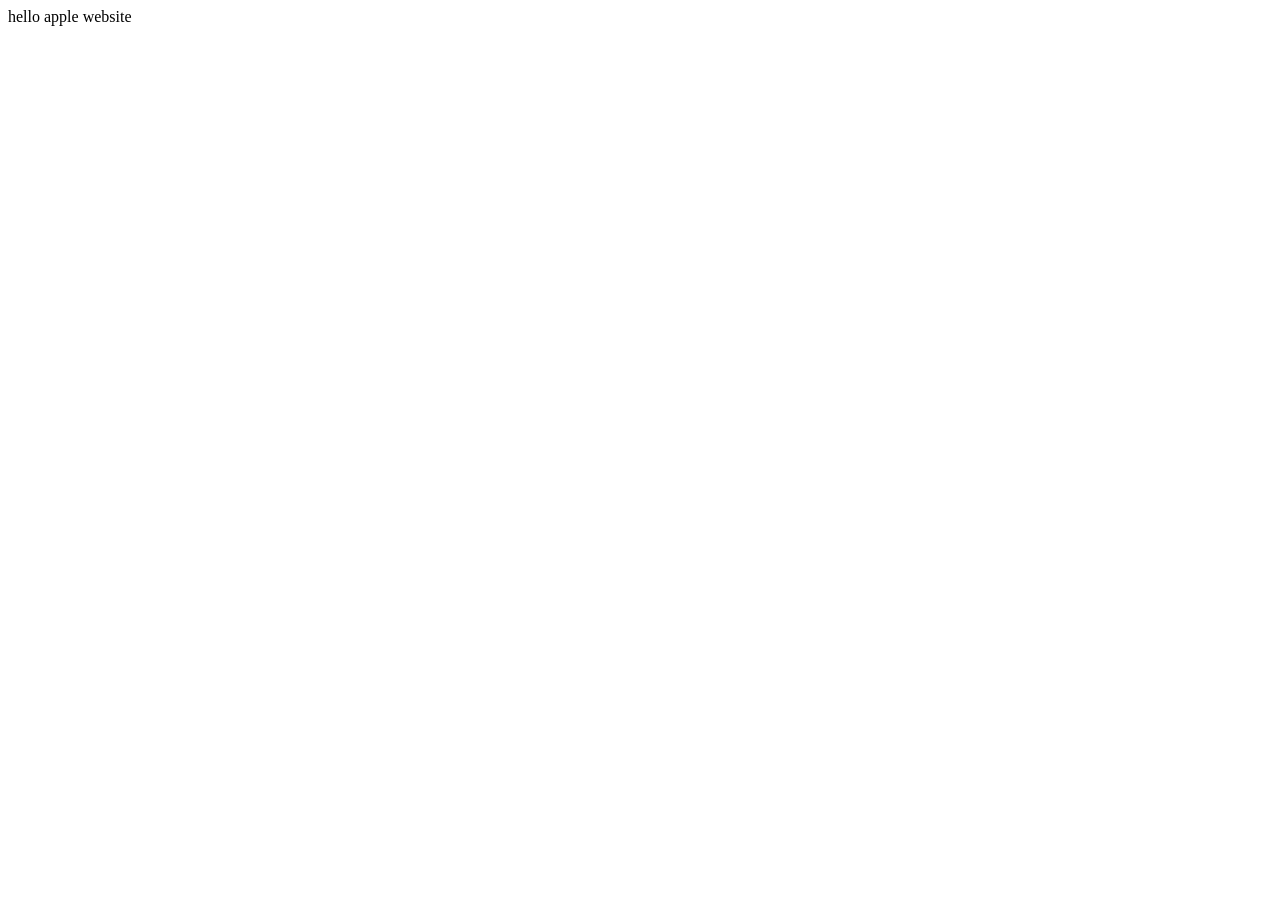
==== index.html @ 3c44d388 "message" ====
<!DOCTYPE html>
<html lang="en">
<head>
    <meta charset="UTF-8">
    <meta name="viewport" content="width=device-width, initial-scale=1.0">
    <title>Document</title>
</head>
<body>
    <div>hello apple website</div>
</body>
</html>
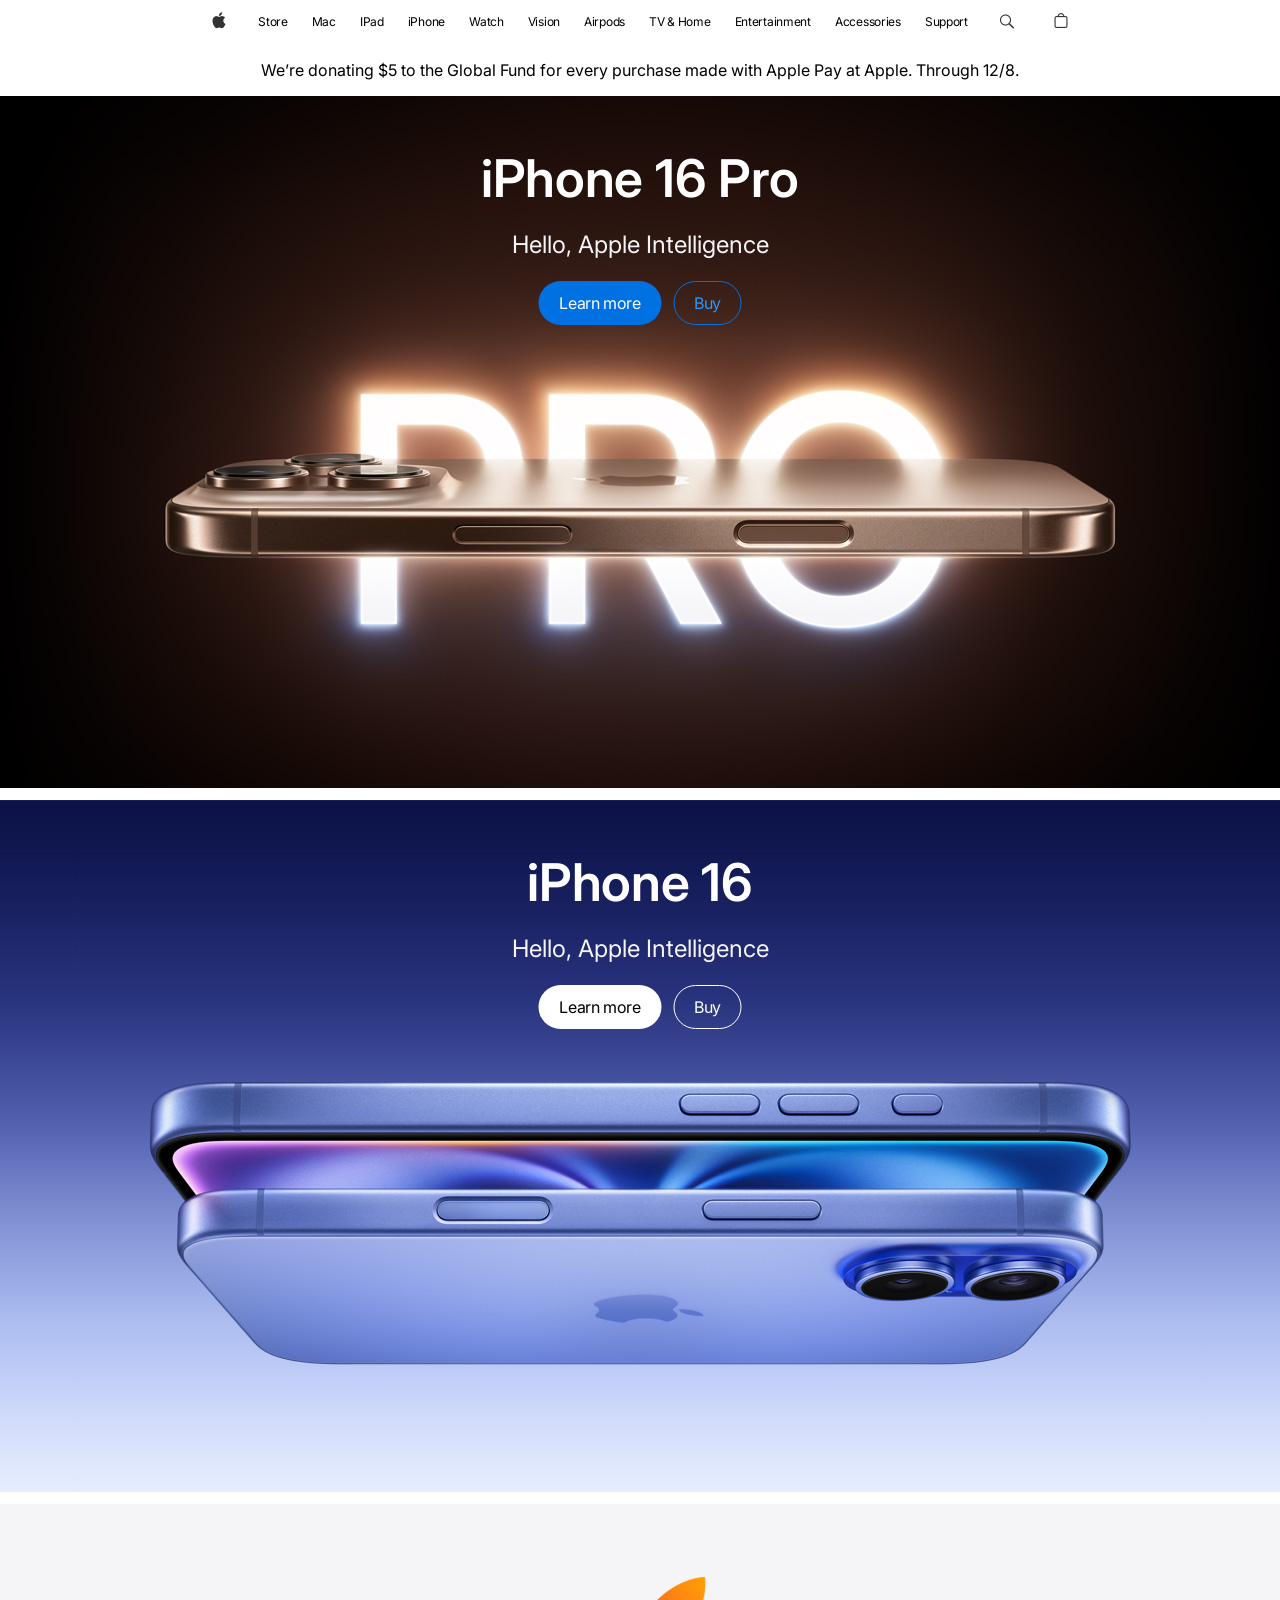
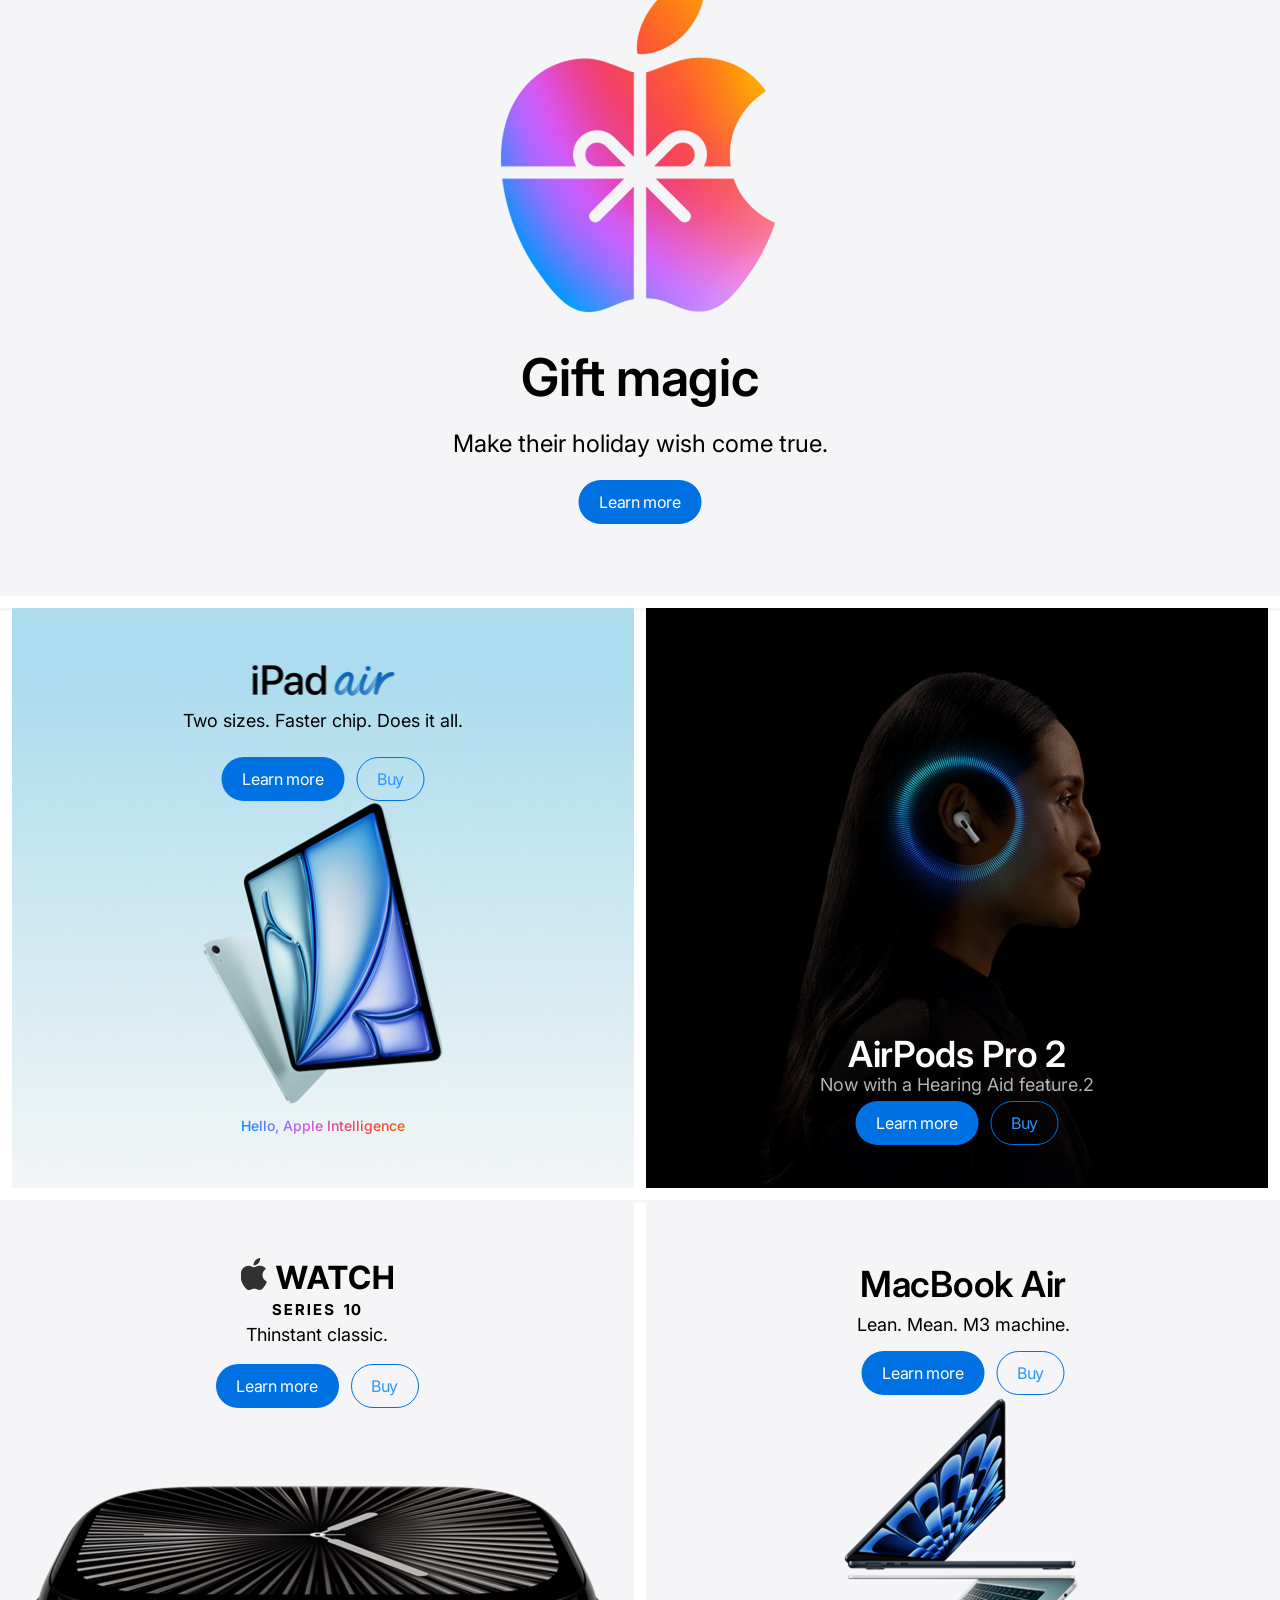
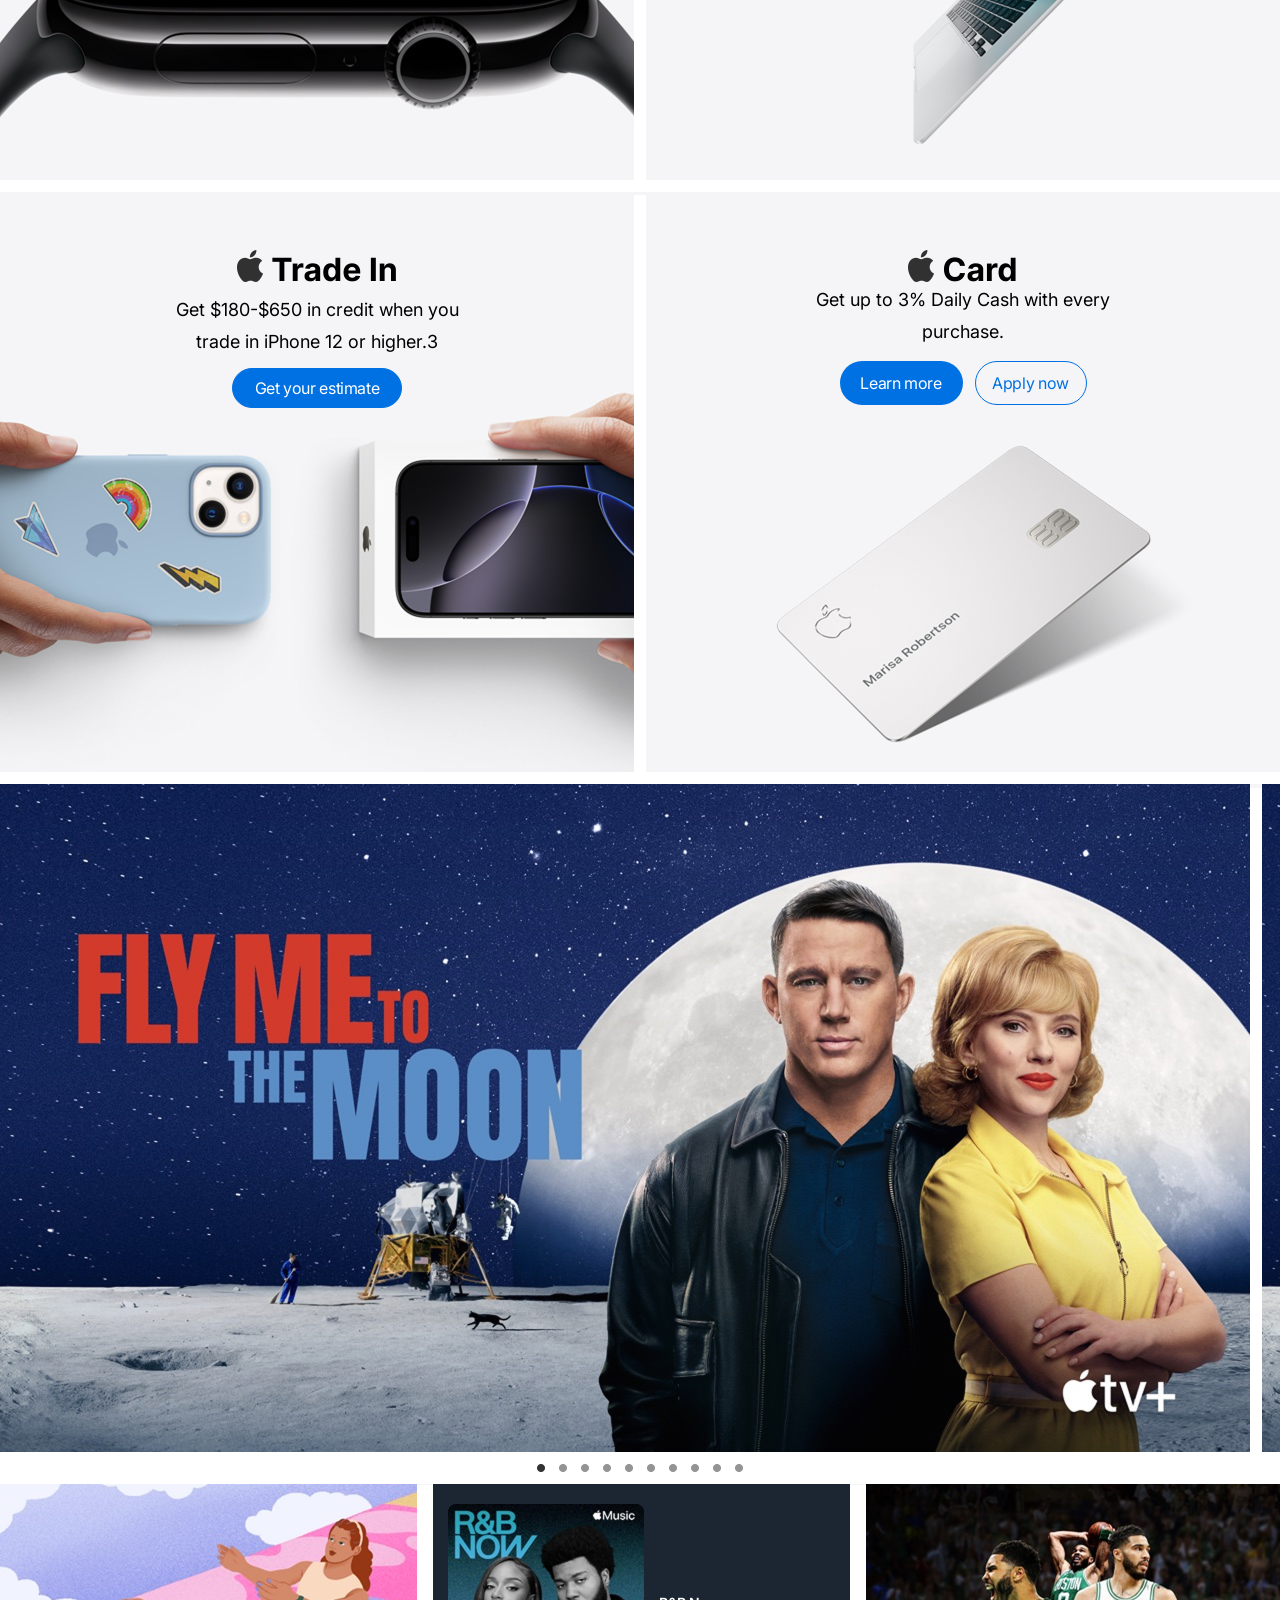
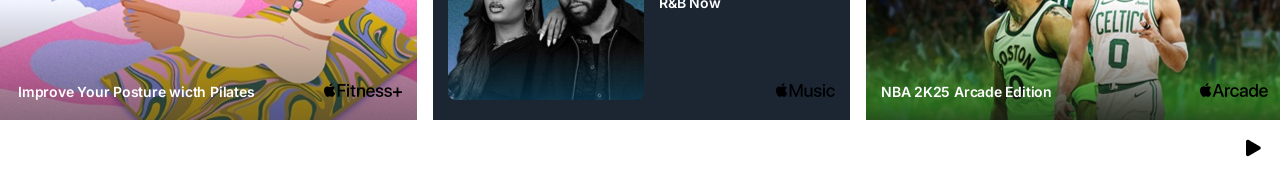
==== commit 2eb13981: "Шинэ зурагнууд болон дизайны өөрчлөлтүүд нэмэв" ====
--- a/index.html
+++ b/index.html
@@ -1,11 +1,268 @@
-<!DOCTYPE html>
+<!doctype html>
 <html lang="en">
-<head>
-    <meta charset="UTF-8">
-    <meta name="viewport" content="width=device-width, initial-scale=1.0">
+  <head>
+    <meta charset="UTF-8" />
+    <meta name="viewport" content="width=device-width, initial-scale=1.0" />
     <title>Document</title>
-</head>
-<body>
-    <div>hello apple website</div>
-</body>
-</html>+    <link rel="preconnect" href="https://fonts.googleapis.com" />
+    <link rel="stylesheet" href="index.css" />
+    <link rel="preconnect" href="https://fonts.gstatic.com" crossorigin />
+    <link
+      href="https://fonts.googleapis.com/css2?family=Inter:wght@400&display=swap"
+      rel="stylesheet"
+    />
+  </head>
+  <body>
+    <div>
+      <div id="Headermenuback">
+        <div id="applelogo"></div>
+        <span class="headermenuitems">Store</span>
+        <span class="headermenuitems">Mac</span>
+        <span class="headermenuitems">IPad</span>
+        <span class="headermenuitems">iPhone</span>
+        <span class="headermenuitems">Watch</span>
+        <span class="headermenuitems">Vision</span>
+        <span class="headermenuitems">Airpods</span>
+        <span class="headermenuitems">TV & Home</span>
+        <span class="headermenuitems">Entertainment</span>
+        <span class="headermenuitems">Accessories</span>
+        <span class="headermenuitems">Support</span>
+        <div id="Searchicon"></div>
+        <div id="Bagicon"></div>
+      </div>
+
+      <div id="Body-Paints">
+        <div id="Sectiontext-container">
+          <span id="Sectiontext"
+            >We’re donating $5 to the Global Fund for every purchase made with
+            Apple Pay at Apple. Through 12/8.</span
+          >
+        </div>
+        <div id="Frame1">
+          <div class="Frame1-1">
+            <span class="Iphone16">iPhone 16 Pro</span>
+            <span class="Helloapple">Hello, Apple Intelligence</span>
+            <div class="Frame1-2">
+              <div class="Learn-container">
+                <span class="Learn">Learn more</span>
+              </div>
+              <div class="Buy-container">
+                <span class="Buy">Buy</span>
+              </div>
+            </div>
+          </div>
+        </div>
+      </div>
+
+      <div id="Body-Paints1">
+        <div id="Frame2">
+          <div class="Frame1-1">
+            <span class="Iphone16">iPhone 16</span>
+            <span class="Helloapple">Hello, Apple Intelligence</span>
+            <div class="Frame1-2">
+              <div class="Learn-container" style="background-color: white">
+                <span class="Learn" style="color: black">Learn more</span>
+              </div>
+              <div class="Buy-container" style="border-color: white">
+                <span class="Buy" style="color: white">Buy</span>
+              </div>
+            </div>
+          </div>
+        </div>
+      </div>
+
+      <div id="Body-Paints2">
+        <div id="Frame3">
+          <div id="Frame3-1">
+            <span class="Iphone16" style="color: black">Gift magic</span>
+            <span class="Helloapple" style="color: black"
+              >Make their holiday wish come true.</span
+            >
+            <div class="Frame1-2">
+              <div class="Learn-container">
+                <span class="Learn">Learn more</span>
+              </div>
+            </div>
+          </div>
+        </div>
+      </div>
+
+      <div id="Body-Paints3">
+        <div id="ipadair">
+          <div id="Frameair">
+            <div id="ipadairlogo"></div>
+            <span
+              class="Helloapple"
+              style="font-size: 18px; color: black; margin-bottom: 20px"
+              >Two sizes. Faster chip. Does it all.</span
+            >
+            <div class="Frame1-2">
+              <div class="Learn-container">
+                <span class="Learn">Learn more</span>
+              </div>
+              <div class="Buy-container">
+                <span class="Buy">Buy</span>
+              </div>
+            </div>
+          </div>
+          <span id="Appleintel">Hello, Apple Intelligence</span>
+        </div>
+        <div id="airpods">
+          <div id="Frameairpods">
+            <span class="Iphone16" style="font-size: 36px">AirPods Pro 2</span>
+            <span
+              class="Helloapple"
+              style="
+                font-size: 18px;
+                margin-top: -15px;
+                color: rgba(255, 255, 255, 0.7);
+              "
+              >Now with a Hearing Aid feature.2</span
+            >
+            <div class="Frame1-2">
+              <div class="Learn-container">
+                <span class="Learn">Learn more</span>
+              </div>
+              <div class="Buy-container">
+                <span class="Buy">Buy</span>
+              </div>
+            </div>
+          </div>
+        </div>
+      </div>
+
+      <div id="Body-Paints4">
+        <div id="applewatch">
+          <div id="applewatchcontainer">
+            <div id="watchlogo"></div>
+            <span
+              class="Helloapple"
+              style="font-size: 18px; color: black; margin-bottom: 13px"
+              >Thinstant classic.</span
+            >
+            <div class="Frame1-2">
+              <div class="Learn-container">
+                <span class="Learn">Learn more</span>
+              </div>
+              <div class="Buy-container">
+                <span class="Buy">Buy</span>
+              </div>
+            </div>
+          </div>
+        </div>
+        <div id="macbookair">
+          <div id="Framemacbook">
+            <span class="Iphone16" style="font-size: 36px; color: black"
+              >MacBook Air</span
+            >
+            <span
+              class="Helloapple"
+              style="font-size: 18px; margin-top: -15px; color: black"
+              >Lean. Mean. M3 machine.</span
+            >
+            <div id="Framewatch1">
+              <div class="Learn-container">
+                <span class="Learn">Learn more</span>
+              </div>
+              <div class="Buy-container">
+                <span class="Buy">Buy</span>
+              </div>
+            </div>
+          </div>
+        </div>
+      </div>
+
+      <div id="Body-Paints5">
+        <div id="tradeinbackground">
+          <div id="tradeincontainer">
+            <div id="tradeinlogo"></div>
+            <span
+              class="Helloapple"
+              style="
+                font-size: 18px;
+                margin-top: -5px;
+                color: black;
+                text-align: center;
+              "
+              >Get $180-$650 in credit when you <br />
+              trade in iPhone 12 or higher.3</span
+            >
+            <div
+              class="Learn-container"
+              style="
+                width: 170px;
+                height: 40px;
+                background-color: #0071e3;
+                border: 1px solid #0071e3;
+              "
+            >
+              <span class="Learn" style="font-size: 16px; color: white"
+                >Get your estimate</span
+              >
+            </div>
+          </div>
+        </div>
+        <div id="Cardbackground">
+          <div id="cardcontainer">
+            <div id="Cardlogo"></div>
+            <span
+              class="Helloapple"
+              style="
+                font-size: 18px;
+                color: black;
+                margin-top: -5px;
+                margin-bottom: 13px;
+                text-align: center;
+              "
+              >Get up to 3% Daily Cash with every <br />
+              purchase.</span
+            >
+            <div class="Frame1-2">
+              <div class="Learn-container">
+                <span class="Learn">Learn more</span>
+              </div>
+              <div id="Apply-now" style="background-color: transparent">
+                <span class="Buy" style="color: #0071e3">Apply now</span>
+              </div>
+            </div>
+          </div>
+        </div>
+      </div>
+
+      <div id="Body-Paints6">
+        <div class="body-paints" id="Body-Paints6-1"></div>
+        <div class="body-paints" id="Body-Paints6-2">
+          <div id="BP6-container">
+            <span class="Learn" style="color: black">Stream now</span>
+          </div>
+          <span id="BP6span">Comedy · Will they make history…or fake it?</span>
+        </div>
+        <div class="body-paints" id="Body-Paints6-3"></div>
+      </div>
+
+      <div id="tablelist"></div>
+
+      <div id="Body-Paints7">
+        <div class="BD7Back" id="BD7back1">
+          <span class="BD7text" id="BD7text1"
+            >Improve Your Posture wicth Pilates</span
+          >
+        </div>
+        <div class="BD7Back" id="BD7back2">
+          <span class="BD7text" id="BD7text2">R&B Now</span>
+        </div>
+        <div class="BD7Back" id="BD7back3">
+          <span class="BD7text" id="BD7text3">NBA 2K25 Arcade Edition</span>
+        </div>
+        <div class="BD7Back" id="BD7back4">
+          <span class="BD7text" id="BD7text4">Strength with Kim</span>
+        </div>
+        <div class="BD7Back" id="BD7back5"></div>
+      </div>
+
+      <div id="Body-paints8">
+        <div id="smallplaybutton"></div>
+      </div>
+    </div>
+  </body>
+</html>
--- a/index.css
+++ b/index.css
@@ -0,0 +1,754 @@
+* {
+  margin: 0;
+  padding: 0;
+  box-sizing: border-box;
+}
+
+/* Headermenustart */
+
+#Headermenuback {
+  width: 100%;
+  height: 44px;
+  background-color: white;
+  display: flex;
+  justify-content: center;
+  align-items: center;
+  gap: 24px;
+}
+
+.headermenuitems {
+  font-family: "Inter", sans-serif;
+  font-weight: 400;
+  font-style: normal;
+  font-size: 12px;
+  line-height: 60px;
+  letter-spacing: -0.28px;
+  text-align: center;
+  display: flex;
+  align-items: center;
+  justify-content: center;
+  height: 60px;
+}
+
+#applelogo {
+  width: 30px;
+  height: 44px;
+  background-color: transparent;
+  background-image: url(./pictures/Item\ →\ Link\ -\ Apple.png);
+  background-position: center;
+  background-size: cover;
+}
+
+#Searchicon {
+  width: 30px;
+  height: 44px;
+  background-color: transparent;
+  background-image: url(./pictures/Item\ →\ Button\ -\ Search\ apple.com.png);
+  background-position: center;
+  background-size: cover;
+}
+
+#Bagicon {
+  width: 30px;
+  height: 44px;
+  background-color: transparent;
+  background-image: url(./pictures/Bag.png);
+  background-position: center;
+  background-size: cover;
+}
+/* Sectiontext start */
+
+#Body-Paints {
+  width: 100%;
+  opacity: 1;
+  background: linear-gradient(180deg, #f5f5f7 0.59%, #ffffff 0.59%);
+}
+
+#Sectiontext-container {
+  width: 100%;
+  height: 52px;
+  padding-top: 16px;
+  padding-bottom: 16px;
+  gap: 4px;
+  opacity: 1;
+  transform: rotate(0deg);
+  display: flex;
+  align-items: center;
+  box-sizing: border-box;
+  background-color: white;
+}
+
+#Sectiontext {
+  width: 100%;
+  height: 52px;
+  font-family: "Inter", sans-serif;
+  font-weight: 400;
+  font-style: normal;
+  line-height: 20px;
+  letter-spacing: 0px;
+  text-align: center;
+  display: flex;
+  align-items: center;
+  justify-content: center;
+  height: 20px;
+  background-color: white;
+}
+
+#Frame1 {
+  display: flex;
+  flex-direction: column;
+  width: 100%;
+  height: 692px;
+  gap: 12px;
+  opacity: 1;
+  background-image: url(./pictures/Background.png);
+  background-position: center;
+  background-size: cover;
+  position: relative;
+}
+
+.Frame1-1 {
+  position: absolute;
+  margin-top: 55px;
+  left: 757px;
+  width: 405px;
+  height: 172px;
+  display: flex;
+  gap: 20px;
+  background-color: transparent;
+  flex-direction: column;
+  justify-content: center;
+  align-items: center;
+  transform: translateX(-50%);
+  left: 50%;
+}
+
+.Frame1-2 {
+  display: flex;
+  flex: row;
+  gap: 12px;
+}
+
+.Iphone16 {
+  font-family: "Inter", sans-serif;
+  font-weight: 600;
+  font-style: normal;
+  font-size: 52px;
+  line-height: 60px;
+  letter-spacing: -0.28px;
+  text-align: center;
+  color: white;
+}
+
+.Helloapple {
+  font-family: "Inter", sans-serif;
+  font-weight: 400;
+  font-style: normal;
+  font-size: 24px;
+  line-height: 32px;
+  letter-spacing: 0;
+  text-align: center;
+  color: #f5f5f7;
+}
+
+.Learn {
+  font-family: "Inter", sans-serif;
+  font-weight: 400;
+  font-style: normal;
+  font-size: 16px;
+  line-height: 20px;
+  letter-spacing: -0.37px;
+  text-align: center;
+  color: white;
+}
+
+.Buy {
+  font-family: "Inter", sans-serif;
+  font-weight: 400;
+  font-style: normal;
+  font-size: 16px;
+  line-height: 20px;
+  letter-spacing: -0.37px;
+  text-align: center;
+  color: #2997ff;
+}
+
+.Learn-container {
+  width: 123px;
+  height: 44px;
+  padding: 12px 20px;
+  border-radius: 999px;
+  box-sizing: border-box;
+  display: flex;
+  align-items: center;
+  justify-content: center;
+  gap: 10px;
+  font-family: "Inter", sans-serif;
+  font-size: 16px;
+  color: white;
+  background-color: #0071e3;
+  cursor: pointer;
+  border: none;
+}
+
+.Buy-container {
+  width: 68px;
+  height: 44px;
+  padding: 12px 20px;
+  border-radius: 999px;
+  box-sizing: border-box;
+  border-color: #0071e3;
+  display: flex;
+  align-items: center;
+  justify-content: center;
+  gap: 10px;
+  font-family: "Inter", sans-serif;
+  font-size: 16px;
+  color: white;
+  cursor: pointer;
+  border: 1px solid #0071e3;
+}
+
+/* Body paints1 starts */
+
+#Body-Paints1 {
+  width: 100%;
+  opacity: 1;
+  background: linear-gradient(180deg, #f5f5f7 0.59%, #ffffff 0.59%);
+  margin-top: 12px;
+}
+
+#Frame2 {
+  display: flex;
+  flex-direction: column;
+  width: 100%;
+  height: 692px;
+  gap: 12px;
+  opacity: 1;
+  background-image: url(./pictures/Background2.png);
+  background-position: center;
+  background-size: cover;
+  position: relative;
+}
+
+/* Body paints2 starts */
+
+#Body-Paints2 {
+  width: 100%;
+  opacity: 1;
+  background: linear-gradient(180deg, #f5f5f7 0.59%, #ffffff 0.59%);
+  margin-top: 12px;
+}
+
+#Frame3 {
+  display: flex;
+  flex-direction: column;
+  width: 100%;
+  height: 692px;
+  gap: 12px;
+  opacity: 1;
+  background-image: url(./pictures/Figure.png);
+  background-position: center;
+  background-size: cover;
+  position: relative;
+}
+
+#Frame3-1 {
+  position: absolute;
+  margin-top: 446px;
+  left: 757px;
+  width: 405px;
+  height: 172px;
+  display: flex;
+  gap: 20px;
+  background-color: transparent;
+  flex-direction: column;
+  justify-content: center;
+  transform: translateX(-50%);
+  left: 50%;
+  align-items: center;
+}
+
+/* Body-Paints3 starts */
+
+#Body-Paints3 {
+  width: 100%;
+  opacity: 1;
+  height: 592px;
+  background: linear-gradient(180deg, #f5f5f7 0.59%, #ffffff 0.59%);
+  margin-top: 12px;
+  display: flex;
+  flex-direction: row;
+  gap: 12px;
+}
+
+#ipadair {
+  display: flex;
+  flex-direction: column;
+  width: 942px;
+  height: 580px;
+  opacity: 1;
+  background-image: url(./pictures/Figure2.png);
+  background-position: center;
+  background-size: cover;
+  position: relative;
+  margin-left: 12px;
+}
+
+#airpods {
+  display: flex;
+  flex-direction: column;
+  width: 942px;
+  height: 580px;
+  gap: 12px;
+  opacity: 1;
+  background-image: url(./pictures/Figure1.png);
+  background-position: center;
+  background-size: cover;
+  margin-right: 12px;
+  position: relative;
+}
+
+#Frameair {
+  position: absolute;
+  left: 757px;
+  width: 405px;
+  height: 172px;
+  display: flex;
+  background-color: transparent;
+  flex-direction: column;
+  justify-content: center;
+  transform: translateX(-50%);
+  left: 50%;
+  align-items: center;
+  margin-top: 38px;
+}
+
+#ipadairlogo {
+  width: 430px;
+  height: 33px;
+  background-color: transparent;
+  background-image: url(./pictures/Heading3.png);
+  background-position: center;
+  background-size: cover;
+  margin-bottom: 9px;
+}
+
+#Appleintel {
+  position: absolute;
+  transform: translateX(-50%);
+  left: 50%;
+  font-family: "Inter", sans-serif;
+  font-weight: 500;
+  font-size: 14px;
+  line-height: 18px;
+  letter-spacing: 0;
+  text-align: center;
+  background: linear-gradient(
+    90.43deg,
+    #0090f7 0%,
+    #ba62fc 33.33%,
+    #f2416b 66.67%,
+    #f55600 100%
+  );
+  -webkit-background-clip: text;
+  background-clip: text;
+  -webkit-text-fill-color: transparent;
+  color: transparent;
+  display: inline-flex;
+  align-items: center;
+  justify-content: center;
+  bottom: 53px;
+}
+
+#Frameairpods {
+  position: absolute;
+  margin-top: 390px;
+  left: 757px;
+  width: 405px;
+  height: 172px;
+  display: flex;
+  background-color: transparent;
+  flex-direction: column;
+  justify-content: center;
+  align-items: center;
+  transform: translateX(-50%);
+  left: 50%;
+}
+
+/* Body-Paints4 starts */
+
+#Body-Paints4 {
+  width: 100%;
+  opacity: 1;
+  background: linear-gradient(180deg, #f5f5f7 0.59%, #ffffff 0.59%);
+  display: flex;
+  flex-direction: row;
+  gap: 12px;
+  justify-content: center;
+}
+
+#applewatch {
+  display: flex;
+  flex-direction: column;
+  width: 942px;
+  height: 580px;
+  opacity: 1;
+  background-image: url(./pictures/Applewatchback.png);
+  background-position: center;
+  background-size: cover;
+  position: relative;
+}
+
+#watchlogo {
+  width: 152px;
+  height: 61px;
+  background-color: transparent;
+  background-image: url(./pictures/Watchframe.png);
+  background-position: center;
+  background-size: cover;
+}
+
+#Framewatch1 {
+  display: flex;
+  flex: row;
+  gap: 12px;
+}
+
+#applewatchcontainer {
+  display: flex;
+  position: absolute;
+  transform: translateX(-50%);
+  left: 50%;
+  width: 322px;
+  flex-direction: column;
+  align-items: center;
+  top: 58px;
+}
+
+#macbookair {
+  display: flex;
+  flex-direction: column;
+  width: 942px;
+  height: 580px;
+  gap: 12px;
+  opacity: 1;
+  background-image: url(./pictures/Macbookairback.png);
+  background-position: center;
+  background-size: cover;
+  position: relative;
+}
+
+#Framemacbook {
+  margin-top: 38px;
+  left: 757px;
+  width: 405px;
+  height: 172px;
+  display: flex;
+  background-color: transparent;
+  flex-direction: column;
+  justify-content: center;
+  align-items: center;
+  transform: translateX(-50%);
+  left: 50%;
+  position: absolute;
+  gap: 10px;
+}
+
+/* Body paints5 starts */
+
+#Body-Paints5 {
+  width: 100%;
+  opacity: 1;
+  background: linear-gradient(180deg, #f5f5f7 0.59%, #ffffff 0.59%);
+  display: flex;
+  flex-direction: row;
+  gap: 12px;
+  justify-content: center;
+  margin-top: 12px;
+}
+
+#tradeinbackground {
+  display: flex;
+  flex-direction: column;
+  width: 942px;
+  height: 580px;
+  opacity: 1;
+  background-image: url(./pictures/tradeinbackground.png);
+  background-position: center;
+  background-size: cover;
+  position: relative;
+}
+
+#tradeincontainer {
+  display: flex;
+  position: absolute;
+  transform: translateX(-50%);
+  left: 50%;
+  width: 322px;
+  flex-direction: column;
+  align-items: center;
+  top: 58px;
+  gap: 10px;
+}
+
+#tradeinlogo {
+  width: 161px;
+  height: 39px;
+  background-color: transparent;
+  background-image: url(./pictures/TradeinLogo.png);
+  background-position: center;
+  background-size: cover;
+}
+
+#Cardbackground {
+  display: flex;
+  flex-direction: column;
+  width: 942px;
+  height: 580px;
+  opacity: 1;
+  background-image: url(./pictures/cardbackground.png);
+  background-position: center;
+  background-size: cover;
+  position: relative;
+}
+
+#Learn-container-trade {
+  font-family: "Inter", sans-serif;
+  font-weight: 400;
+  font-style: normal;
+  font-size: 16px;
+  line-height: 20px;
+  letter-spacing: -0.37px;
+  color: white;
+}
+
+#Cardlogo {
+  width: 110px;
+  height: 39px;
+  background-color: transparent;
+  background-image: url(./pictures/Frame3.png);
+  background-position: center;
+  background-size: cover;
+}
+
+#cardcontainer {
+  display: flex;
+  position: absolute;
+  transform: translateX(-50%);
+  left: 50%;
+  width: 100%;
+  flex-direction: column;
+  align-items: center;
+  top: 58px;
+}
+
+#Apply-now {
+  width: 112px;
+  height: 44px;
+  border-radius: 999px;
+  box-sizing: border-box;
+  border-color: #0071e3;
+  display: flex;
+  align-items: center;
+  justify-content: center;
+  font-family: "Inter", sans-serif;
+  font-size: 16px;
+  color: white;
+  cursor: pointer;
+  border: 1px solid #0071e3;
+}
+
+#Body-Paints6 {
+  width: 100%;
+  opacity: 1;
+  background: linear-gradient(180deg, #f5f5f7 0.59%, #ffffff 0.59%);
+  display: flex;
+  flex-direction: row;
+  gap: 12px;
+  justify-content: flex-start;
+  margin-top: 12px;
+  overflow-x: auto;
+}
+
+#Body-Paints6::-webkit-scrollbar {
+display: none;
+}
+
+
+.body-paints {
+  display: flex;
+  flex-direction: column;
+  height: 668px;
+  background-position: center;
+  background-size: cover;
+  position: relative;
+  flex-shrink: 0;
+}
+
+#Body-Paints6-1 {
+  width: 1250px;
+  /* flex: 1; */
+  background-image: url(./pictures/Bodypaints6back.png);
+}
+
+#Body-Paints6-2 {
+  width: 1250px;
+  background-image: url(./pictures/Bodypaints6back.png);
+}
+
+#Body-Paints6-3 {
+  width: 1250px;
+  /* flex: 1; */
+  background-image: url(./pictures/Bodypaints6back.png);
+}
+
+#BP6span {
+  font-family: "Inter", sans-serif;
+  font-weight: 700;
+  font-size: 17px;
+  line-height: 20px;
+  letter-spacing: normal;
+  vertical-align: middle;
+  font-style: normal;
+  position: absolute;
+  bottom: 78px;
+  left: 223px;
+  color: white;
+}
+
+#BP6-container {
+  border-radius: 999px;
+  box-sizing: border-box;
+  display: flex;
+  align-items: center;
+  justify-content: center;
+  font-family: "Inter", sans-serif;
+  font-size: 16px;
+  color: white;
+  background-color: #f5f5f7;
+  cursor: pointer;
+  border: none;
+  position: absolute;
+  width: 133px;
+  height: 44px;
+  bottom: 68px;
+  left: 70px;
+}
+
+#tablelist {
+  width: 220px;
+  height: 8px;
+  background-image: url(./pictures/Tablist.png);
+  background-position: center;
+  background-size: cover;
+  margin-top: 12px;
+  transform: translateX(-50%);
+  left: 50%;
+  display: flex;
+  justify-content: center;
+  align-items: center;
+  position: relative;
+}
+
+/* Body paints 7 start */
+
+#Body-Paints7 {
+  width: 100%;
+  background: linear-gradient(180deg, #f5f5f7 0.59%, #ffffff 0.59%);
+  display: flex;
+  flex-direction: row;
+  gap: 16px;
+  justify-content: flex-start;
+  margin-top: 12px;
+  flex-shrink: 0;
+  overflow-x: auto;
+}
+
+#Body-Paints7::-webkit-scrollbar {
+display: none;
+}
+
+.BD7Back {
+  width: 417px;
+  height: 236px;
+  background-position: center;
+  background-size: cover;
+  position: relative;
+  display: flex;
+  flex-direction: column;
+  flex-shrink: 0;
+}
+
+#BD7back1 {
+  background-image: url(./pictures/BD7-1back.png);
+}
+
+#BD7back2 {
+  background-image: url(./pictures/BD7-2back.png);
+}
+
+#BD7back3 {
+  background-image: url(./pictures/BD7-3back.png);
+}
+
+#BD7back4 {
+  background-image: url(./pictures/BD7-4back.png);
+}
+
+#BD7back5 {
+  background-image: url(./pictures/BD7-5back.png);
+}
+
+.BD7text {
+  font-family: "Inter", sans-serif;
+  font-weight: 600;
+  font-size: 14px;
+  line-height: 20px;
+  letter-spacing: -0.22px;
+  vertical-align: middle;
+  font-style: normal;
+  color: white;
+}
+
+#BD7text1 {
+  position: absolute;
+  top: 198px;
+  left: 18px;
+}
+
+#BD7text2 {
+  position: absolute;
+  top: 109px;
+  left: 226px;
+}
+
+#BD7text3 {
+  position: absolute;
+  top: 198px;
+  left: 15px;
+}
+
+#BD7text4 {
+  position: absolute;
+  top: 198px;
+  left: 15px;
+}
+
+/* Body paints 8 starts */
+
+#Body-paints8 {
+  height: 56px;
+  width: 100%;
+  background-color: white;
+  position: relative;
+}
+
+#smallplaybutton {
+  width: 24px;
+  height: 24px;
+  position: absolute;
+  background-image: url(./pictures/MaskGroup.png);
+  bottom: 16px;
+  right: 16px;
+}
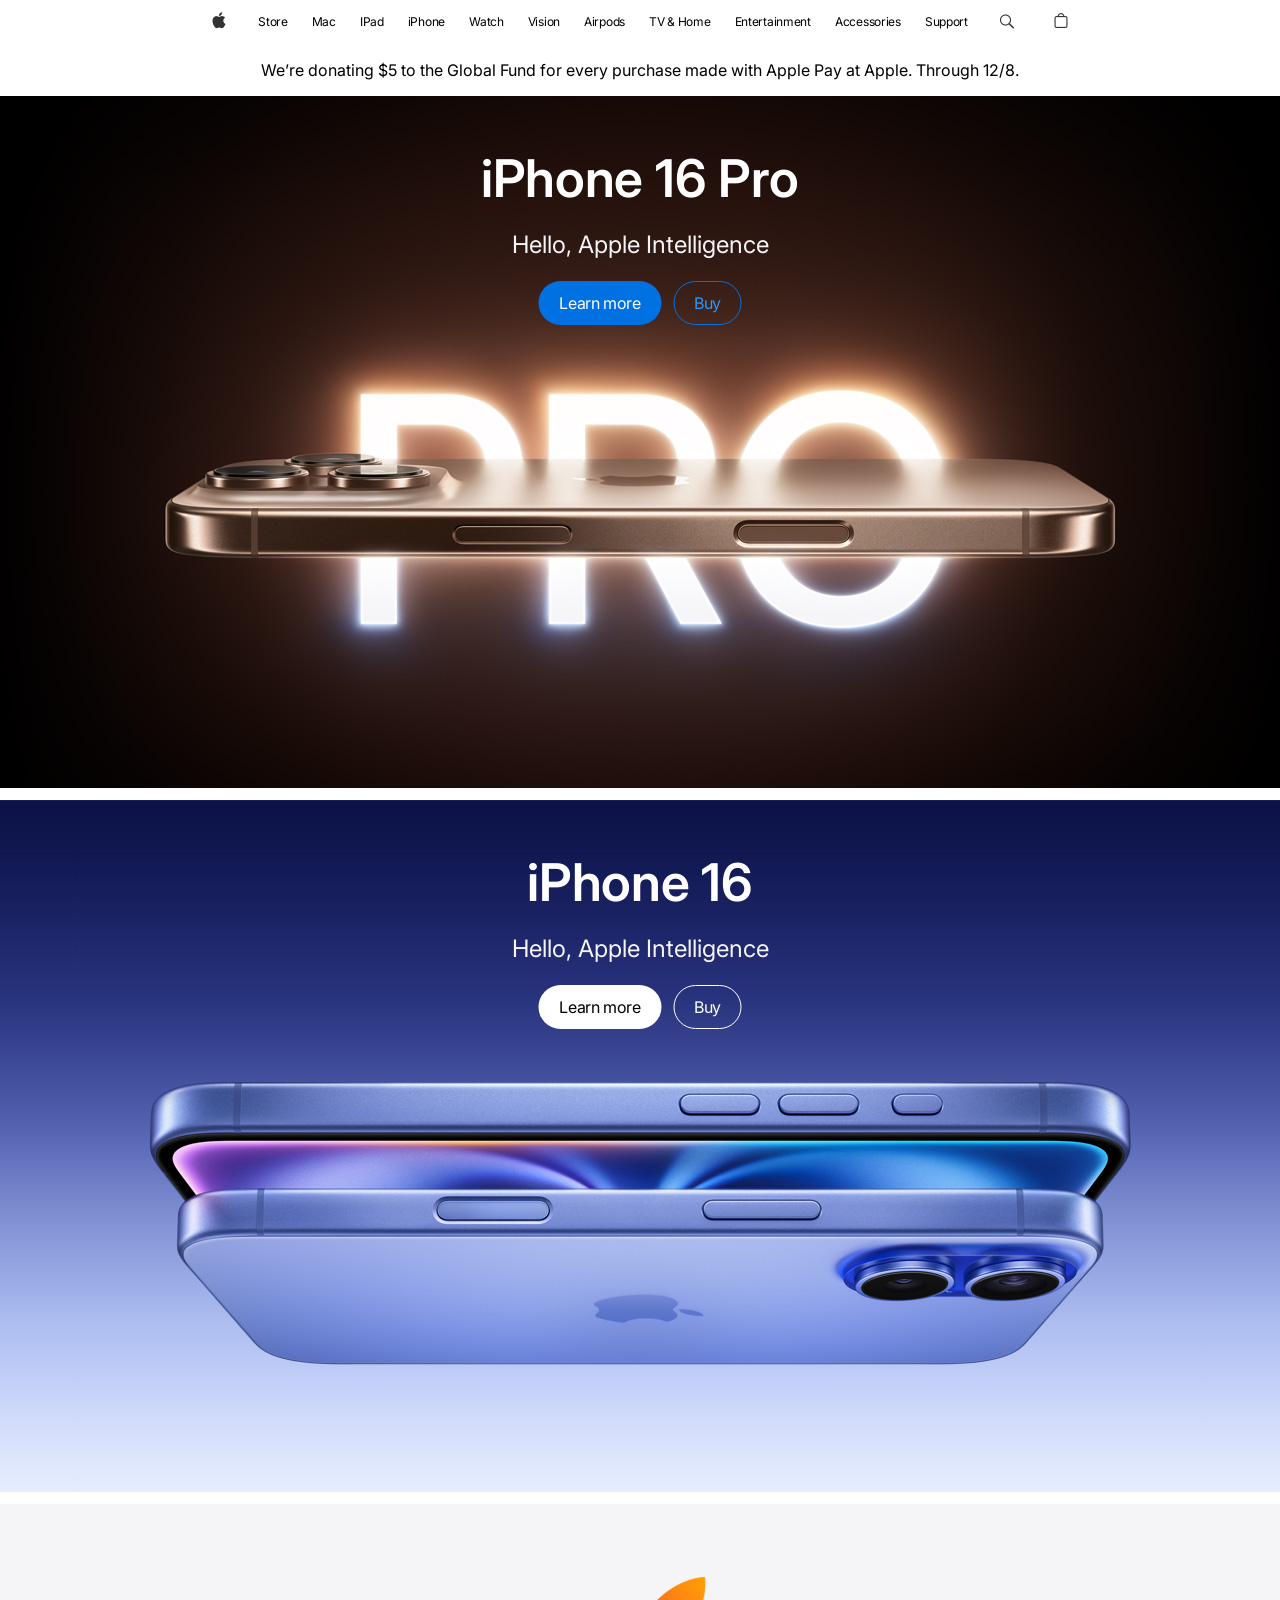
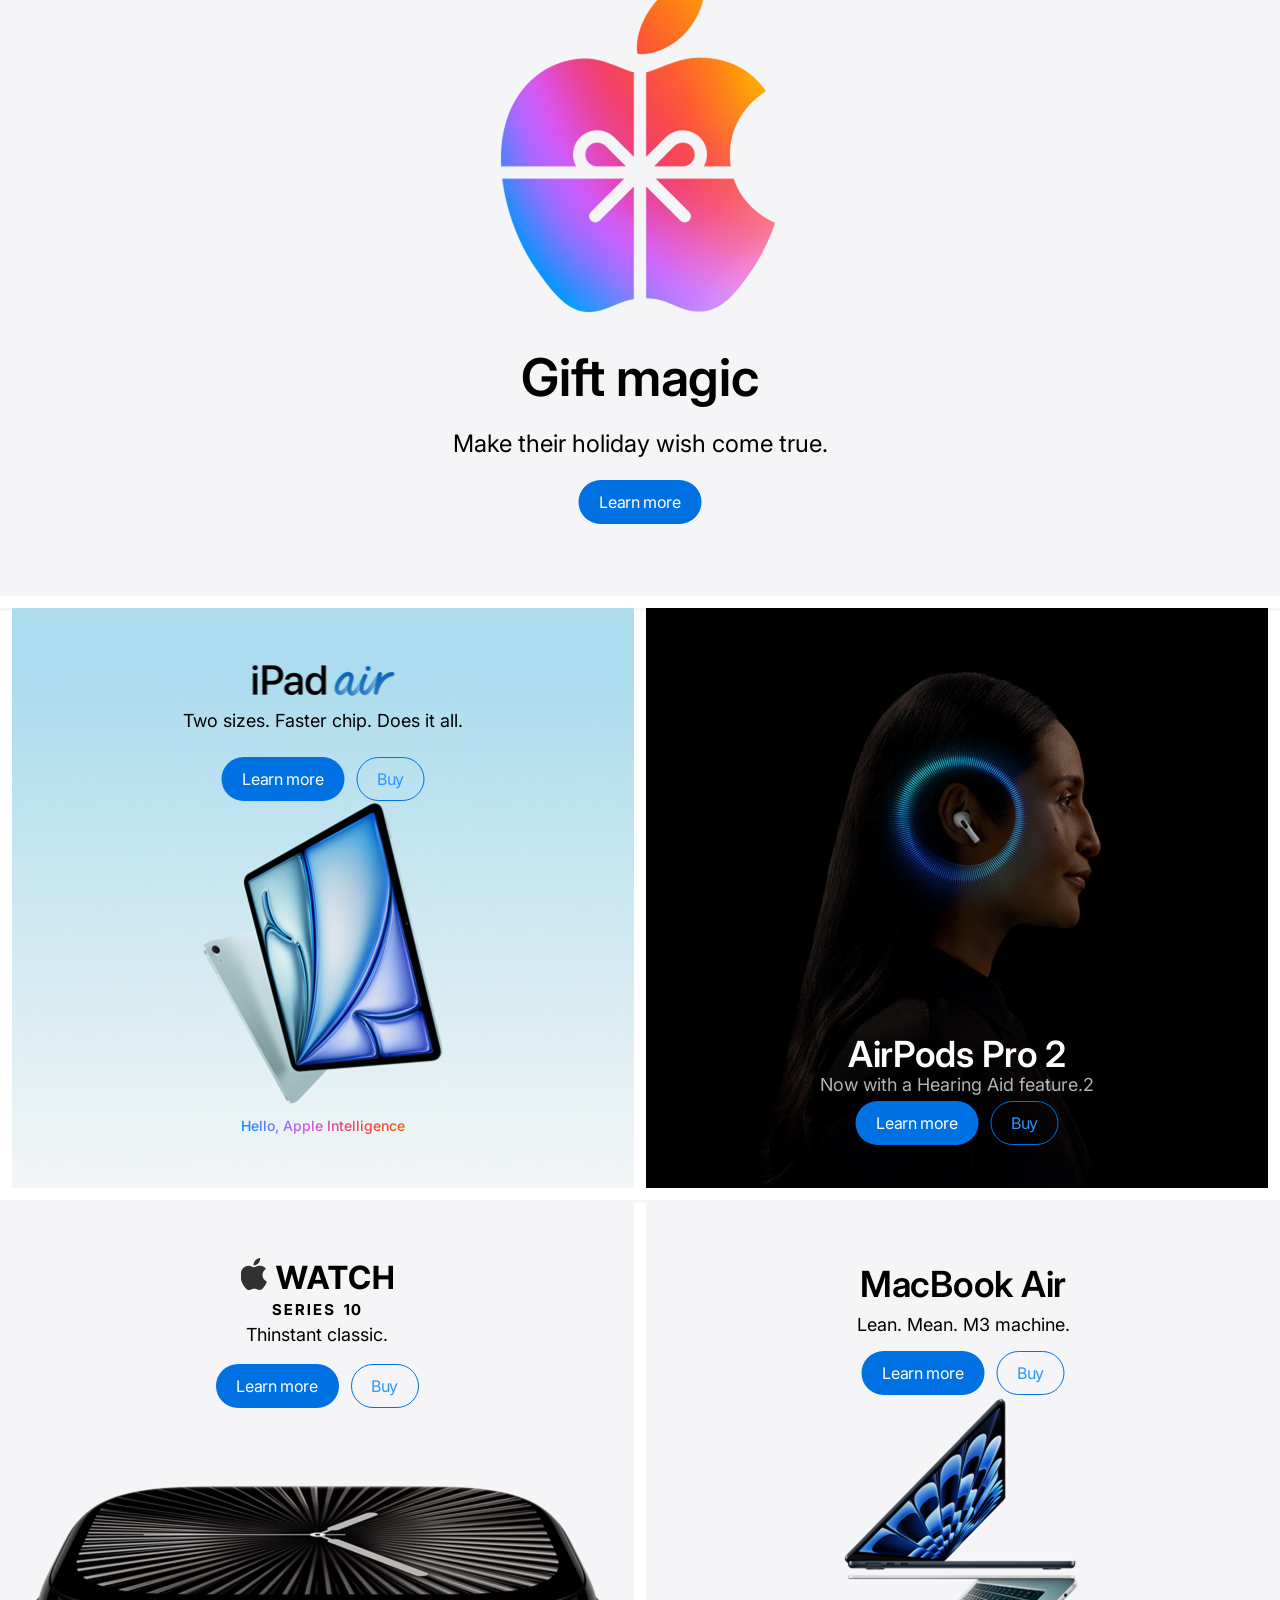
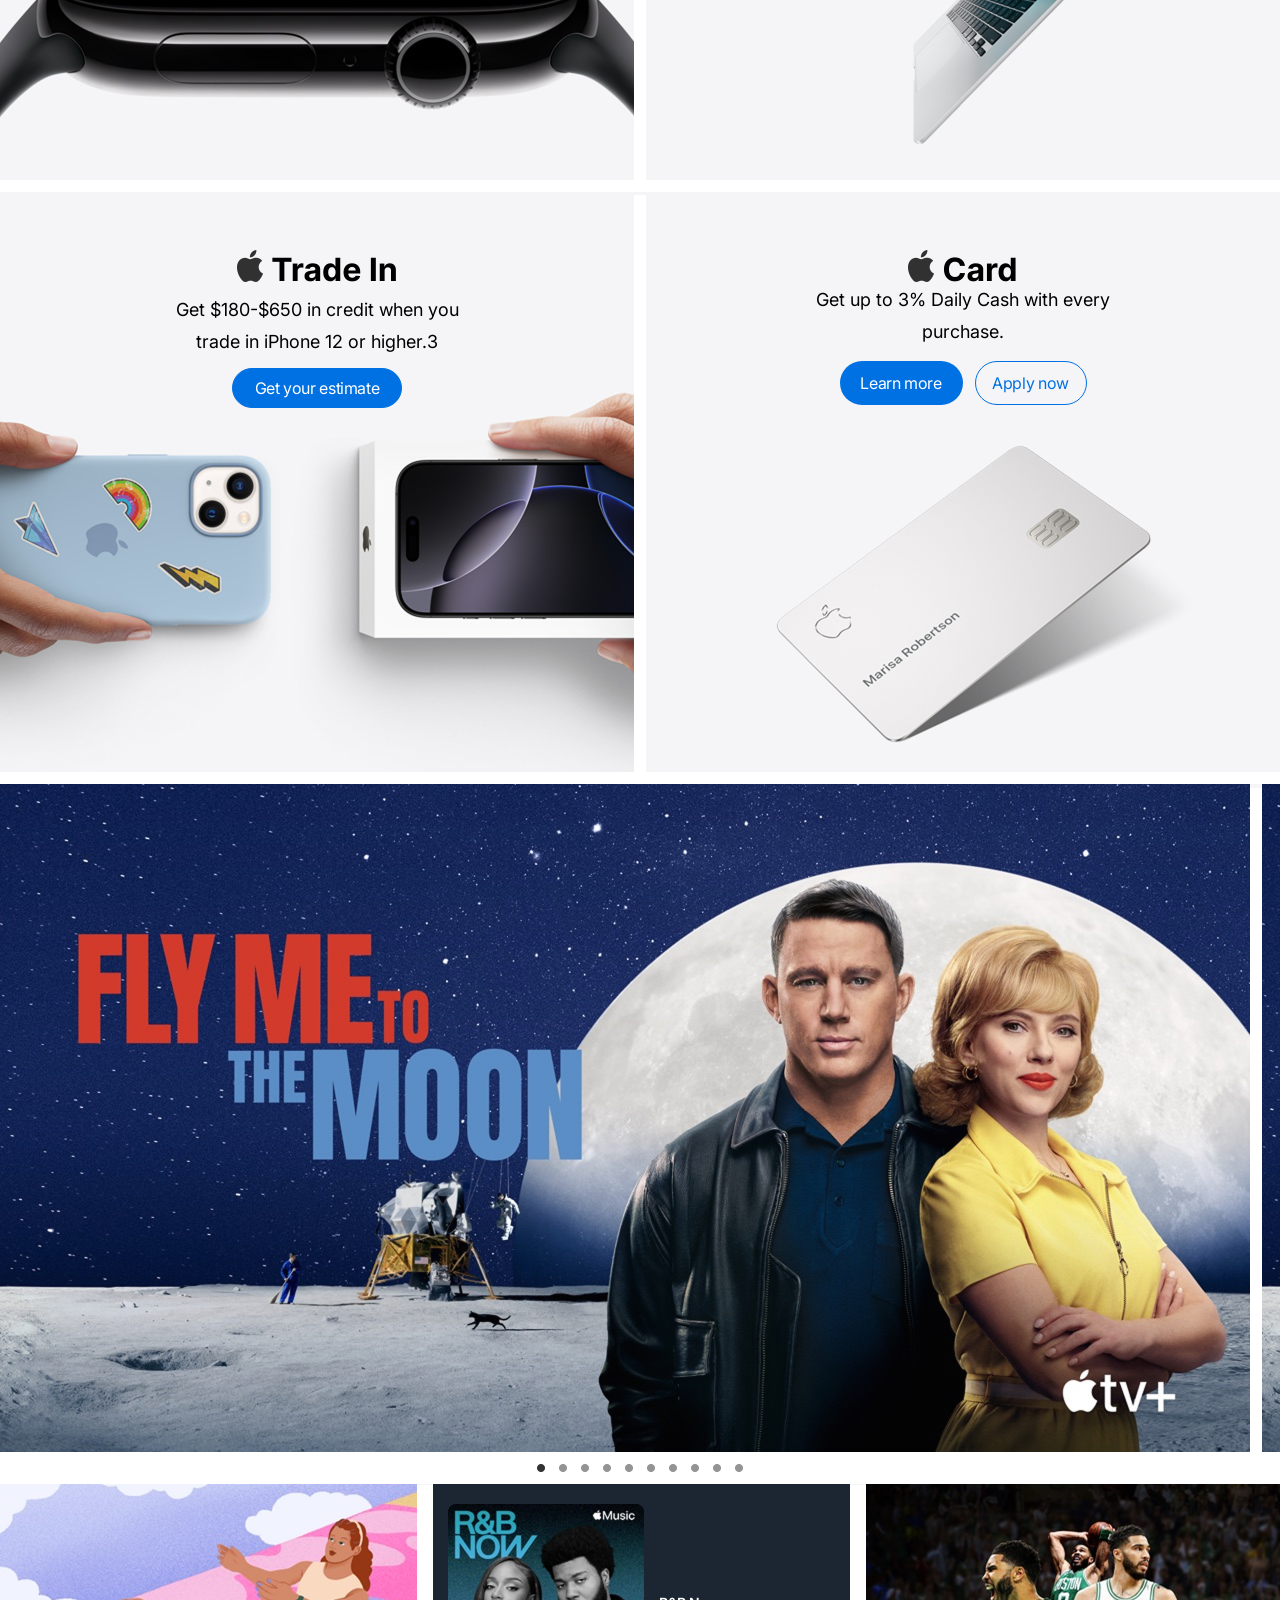
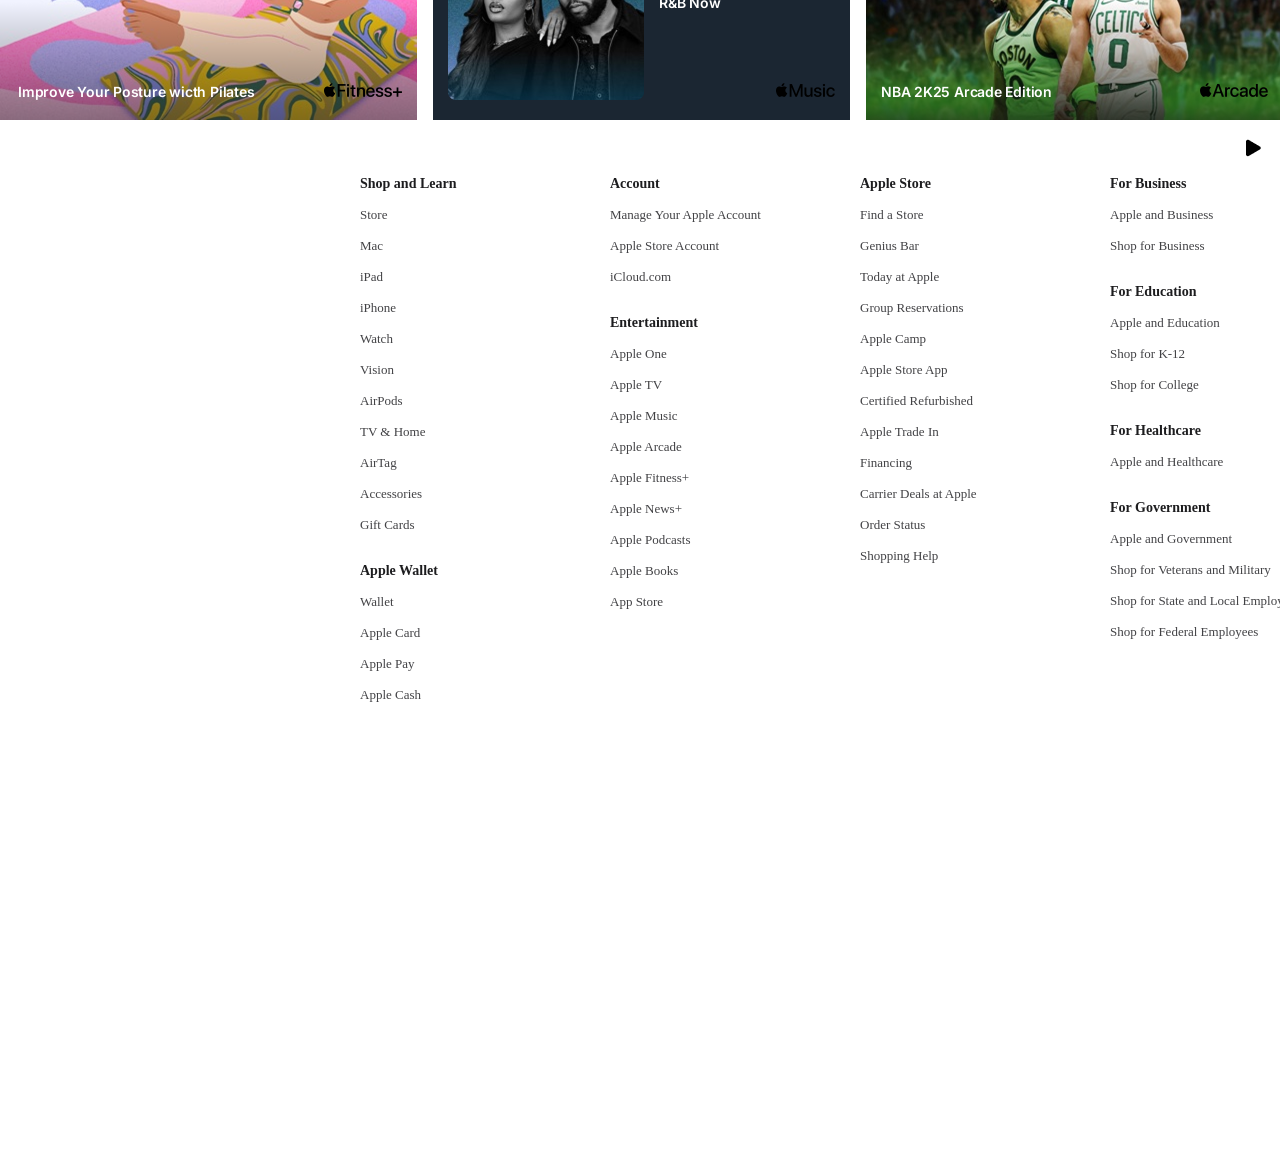
==== commit f1302d4f: "mobile and tablet version added" ====
--- a/index.html
+++ b/index.html
@@ -6,6 +6,8 @@
     <title>Document</title>
     <link rel="preconnect" href="https://fonts.googleapis.com" />
     <link rel="stylesheet" href="index.css" />
+    <link rel="stylesheet" href="mobile.css" />
+    <link rel="stylesheet" href="tablet.css" />
     <link rel="preconnect" href="https://fonts.gstatic.com" crossorigin />
     <link
       href="https://fonts.googleapis.com/css2?family=Inter:wght@400&display=swap"
@@ -263,6 +265,117 @@
       <div id="Body-paints8">
         <div id="smallplaybutton"></div>
       </div>
+
+      <div id="Body-paints9">
+        <div class="BD9con" id="BD9-T1">
+          <div class="BD9incon " id="BD9-T11">
+            <span class="BD9Header">Shop and Learn</span>
+            <span class="BD9Footer">Store</span>
+            <span class="BD9Footer">Mac</span>
+            <span class="BD9Footer">iPad</span>
+            <span class="BD9Footer">iPhone</span>
+            <span class="BD9Footer">Watch</span>
+            <span class="BD9Footer">Vision</span>
+            <span class="BD9Footer">AirPods</span>
+            <span class="BD9Footer">TV & Home</span>
+            <span class="BD9Footer">AirTag</span>
+            <span class="BD9Footer">Accessories</span>
+            <span class="BD9Footer">Gift Cards</span>
+          </div>
+          <div class="BD9incon" id="BD9-T12">
+            <span class="BD9Header">Apple Wallet</span>
+            <span class="BD9Footer">Wallet</span>
+            <span class="BD9Footer">Apple Card</span>
+            <span class="BD9Footer">Apple Pay</span>
+            <span class="BD9Footer">Apple Cash</span>
+          </div>
+        </div>
+        <div class="BD9con" id="BD9-T2">
+          <div class="BD9incon" id="BD9-T21">
+            <span class="BD9Header">Account</span>
+            <span class="BD9Footer">Manage Your Apple Account</span>
+            <span class="BD9Footer">Apple Store Account</span>
+            <span class="BD9Footer">iCloud.com</span>
+          </div>
+          <div class="BD9incon" id="BD9-T22">
+            <span class="BD9Header">Entertainment</span>
+            <span class="BD9Footer">Apple One</span>
+            <span class="BD9Footer">Apple TV</span>
+            <span class="BD9Footer">Apple Music</span>
+            <span class="BD9Footer">Apple Arcade</span>
+            <span class="BD9Footer">Apple Fitness+</span>
+            <span class="BD9Footer">Apple News+</span>
+            <span class="BD9Footer">Apple Podcasts</span>
+            <span class="BD9Footer">Apple Books</span>
+            <span class="BD9Footer">App Store</span>
+          </div>
+        </div>
+        <div class="BD9con" id="BD9-T3">
+          <div class="BD9incon" id="BD9-T31">
+            <span class="BD9Header">Apple Store
+</span>
+            <span class="BD9Footer">Find a Store</span>
+            <span class="BD9Footer">Genius Bar</span>
+            <span class="BD9Footer">Today at Apple</span>
+            <span class="BD9Footer">Group Reservations</span>
+            <span class="BD9Footer">Apple Camp</span>
+            <span class="BD9Footer">Apple Store App</span>
+            <span class="BD9Footer">Certified Refurbished</span>
+            <span class="BD9Footer">Apple Trade In</span>
+            <span class="BD9Footer">Financing</span>
+            <span class="BD9Footer">Carrier Deals at Apple</span>
+            <span class="BD9Footer">Order Status</span>
+            <span class="BD9Footer">Shopping Help</span>
+          </div>
+        </div>
+        <div class="BD9con" id="BD9-T4">
+          <div class="BD9incon" id="BD9-T41">
+            <span class="BD9Header">For Business</span>
+            <span class="BD9Footer">Apple and Business</span>
+            <span class="BD9Footer">Shop for Business</span>
+          </div>
+          <div class="BD9incon" id="BD9-T42">
+            <span class="BD9Header">For Education</span>
+            <span class="BD9Footer">Apple and Education</span>
+            <span class="BD9Footer">Shop for K-12
+</span>
+            <span class="BD9Footer">Shop for College</span>
+          </div>
+          <div class="BD9incon" id="BD9-T43">
+            <span class="BD9Header">For Healthcare</span>
+            <span class="BD9Footer">Apple and Healthcare</span>
+          </div>
+          <div class="BD9incon" id="BD9-T44">
+            <span class="BD9Header">For Government</span>
+            <span class="BD9Footer">Apple and Government</span>
+            <span class="BD9Footer">Shop for Veterans and Military</span>
+            <span class="BD9Footer">Shop for State and Local Employees</span>
+            <span class="BD9Footer">Shop for Federal Employees</span>
+          </div>
+        </div>
+        <div class="BD9con" id="BD9-T5">
+          <div class="BD9incon" id="BD9-T51">
+            <span class="BD9Header">Apple Values</span>
+            <span class="BD9Footer">Accessibility</span>
+            <span class="BD9Footer">Education</span>
+            <span class="BD9Footer">Environment</span>
+            <span class="BD9Footer">Inclusion and Diversity</span>
+            <span class="BD9Footer">Privacy</span>
+            <span class="BD9Footer">Racial Equity and Justice</span>
+            <span class="BD9Footer">Supply Chain Innovation</span>
+          </div>
+          <div class="BD9incon" id="BD9-T52">
+            <span class="BD9Header">About Apple</span>
+            <span class="BD9Footer">Newsroom</span>
+            <span class="BD9Footer">Apple Leadership</span>
+            <span class="BD9Footer">Career Opportunities</span>
+            <span class="BD9Footer">Investors</span>
+            <span class="BD9Footer">Ethics & Compliance</span>
+            <span class="BD9Footer">Events</span>
+            <span class="BD9Footer">Contact Apple</span>
+          </div>
+        </div>
+      </div>
     </div>
   </body>
 </html>
--- a/index.css
+++ b/index.css
@@ -572,9 +572,8 @@
 }
 
 #Body-Paints6::-webkit-scrollbar {
-display: none;
-}
-
+  display: none;
+}
 
 .body-paints {
   display: flex;
@@ -666,7 +665,7 @@
 }
 
 #Body-Paints7::-webkit-scrollbar {
-display: none;
+  display: none;
 }
 
 .BD7Back {
@@ -752,3 +751,42 @@
   bottom: 16px;
   right: 16px;
 }
+
+/* Body paints 9 starts */
+
+#Body-paints9 {
+  height: 1000px;
+  width: 1920px;
+  background-color: white;
+  position: relative;
+  display: flex;
+  flex-direction: row;
+  gap: 50px;
+  justify-content: center;
+}
+
+.BD9Header {
+  font-size: 14px;
+  font-weight: 600;
+  color: #1d1d1f;
+}
+
+.BD9Footer {
+  font-size: 13px;
+  font-weight: 400;
+  color: #424245;
+}
+
+.BD9con {
+  height: 800px;
+  width: 200px;
+  gap: 30px;
+  display: flex;
+  flex-direction: column;
+}
+
+.BD9incon {
+  flex-direction: column;
+  display: flex;
+  gap: 15px;
+}
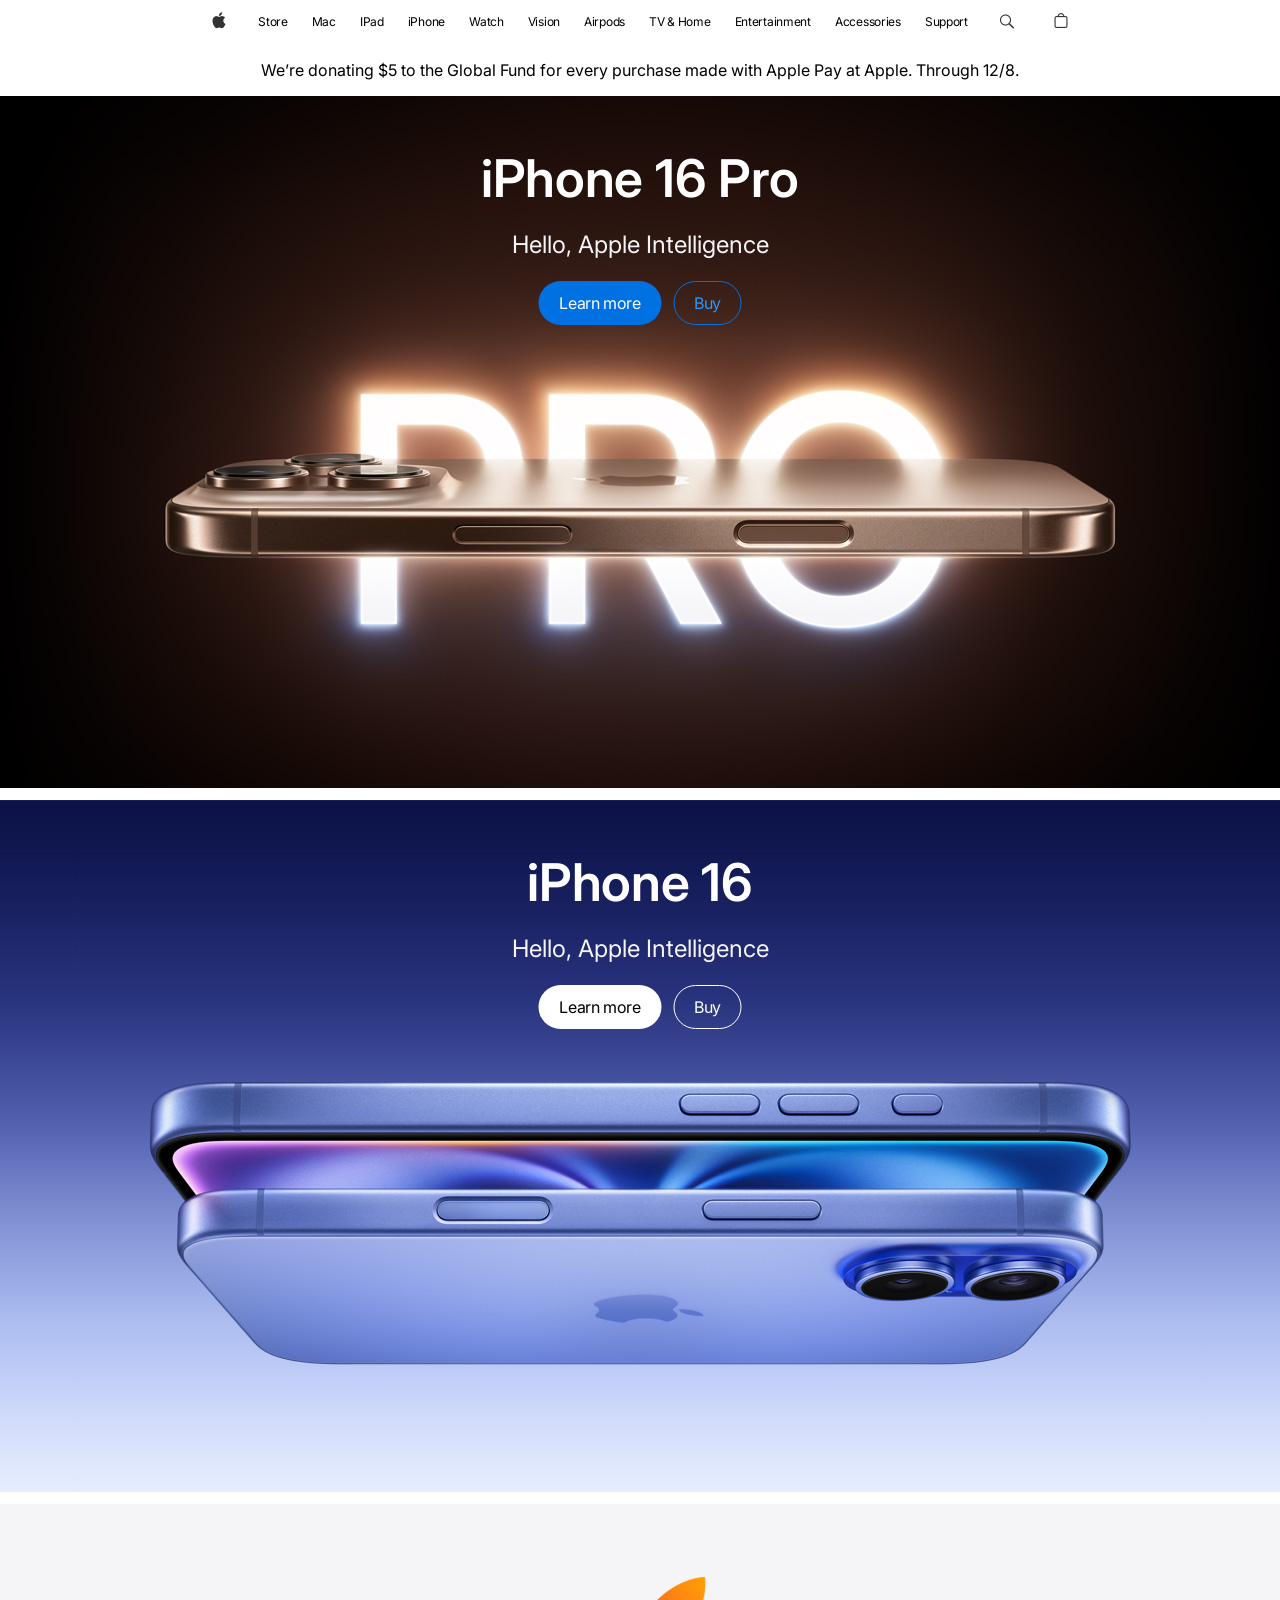
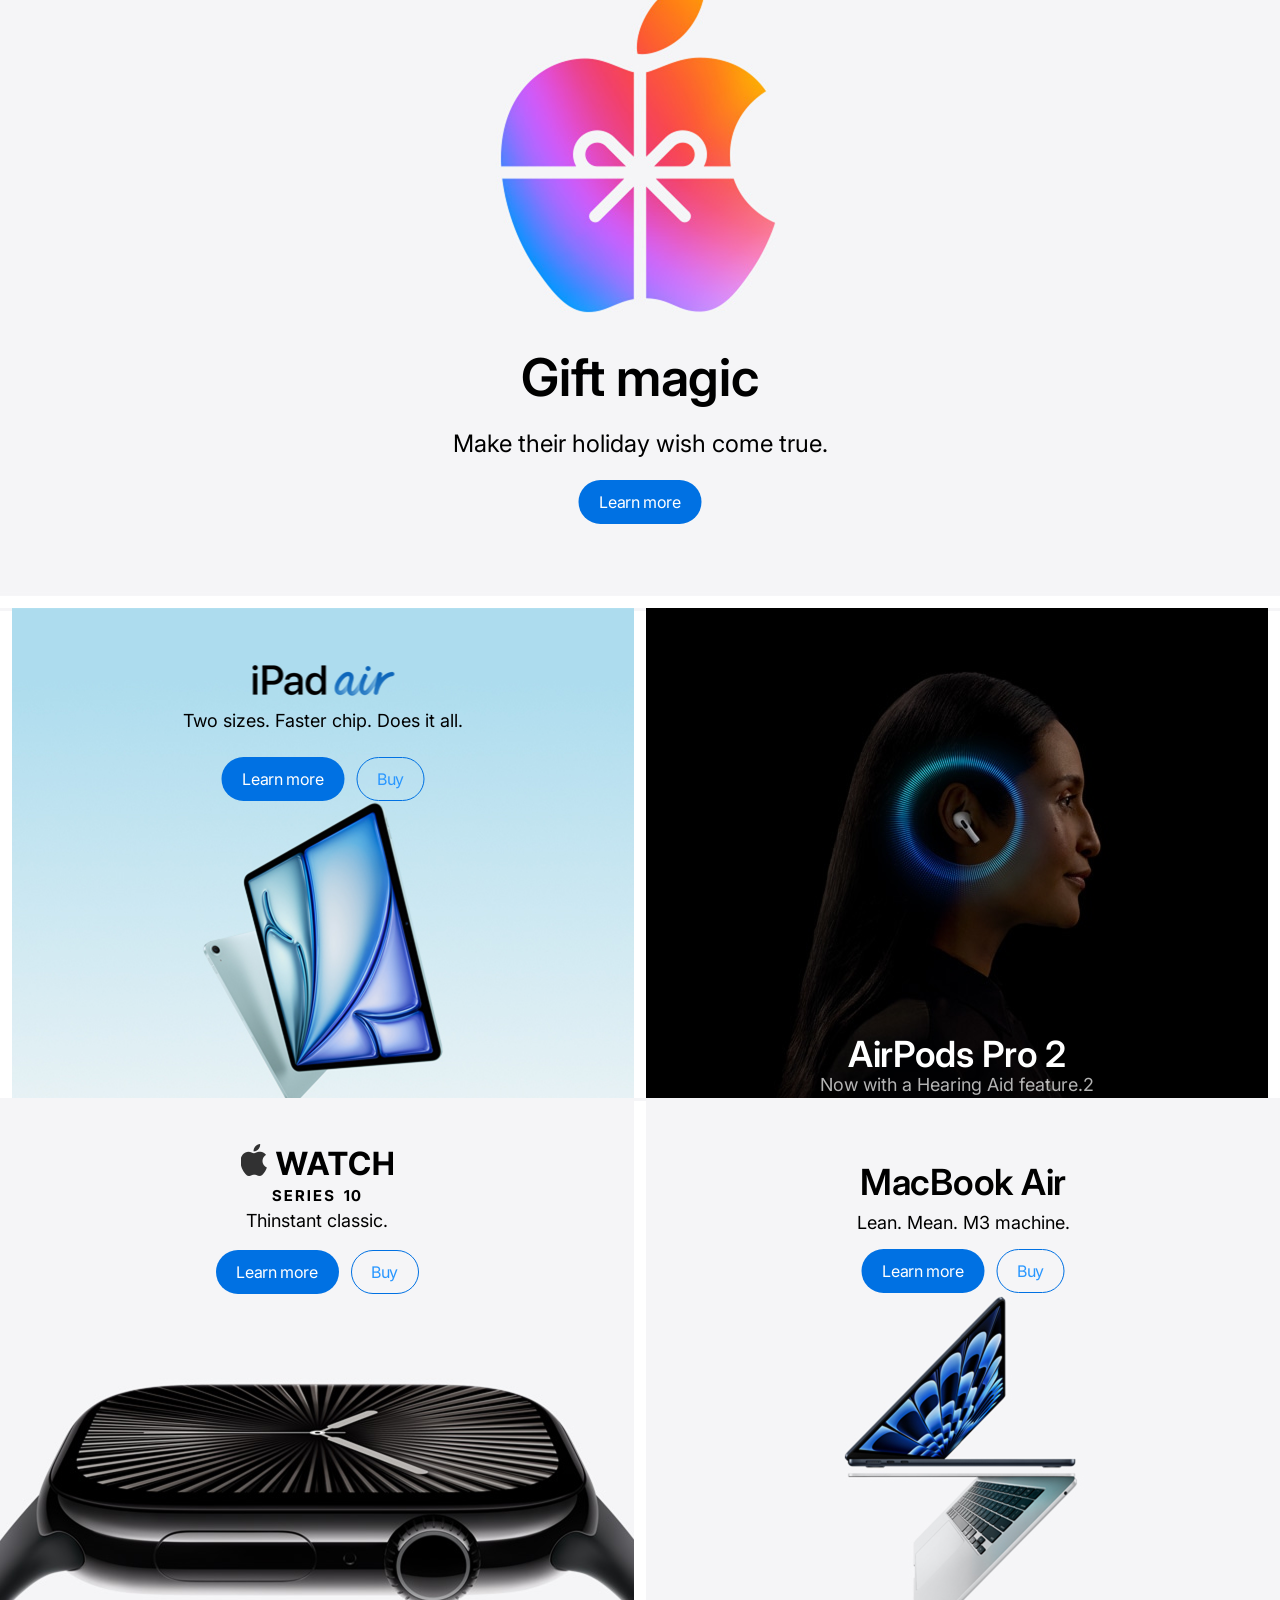
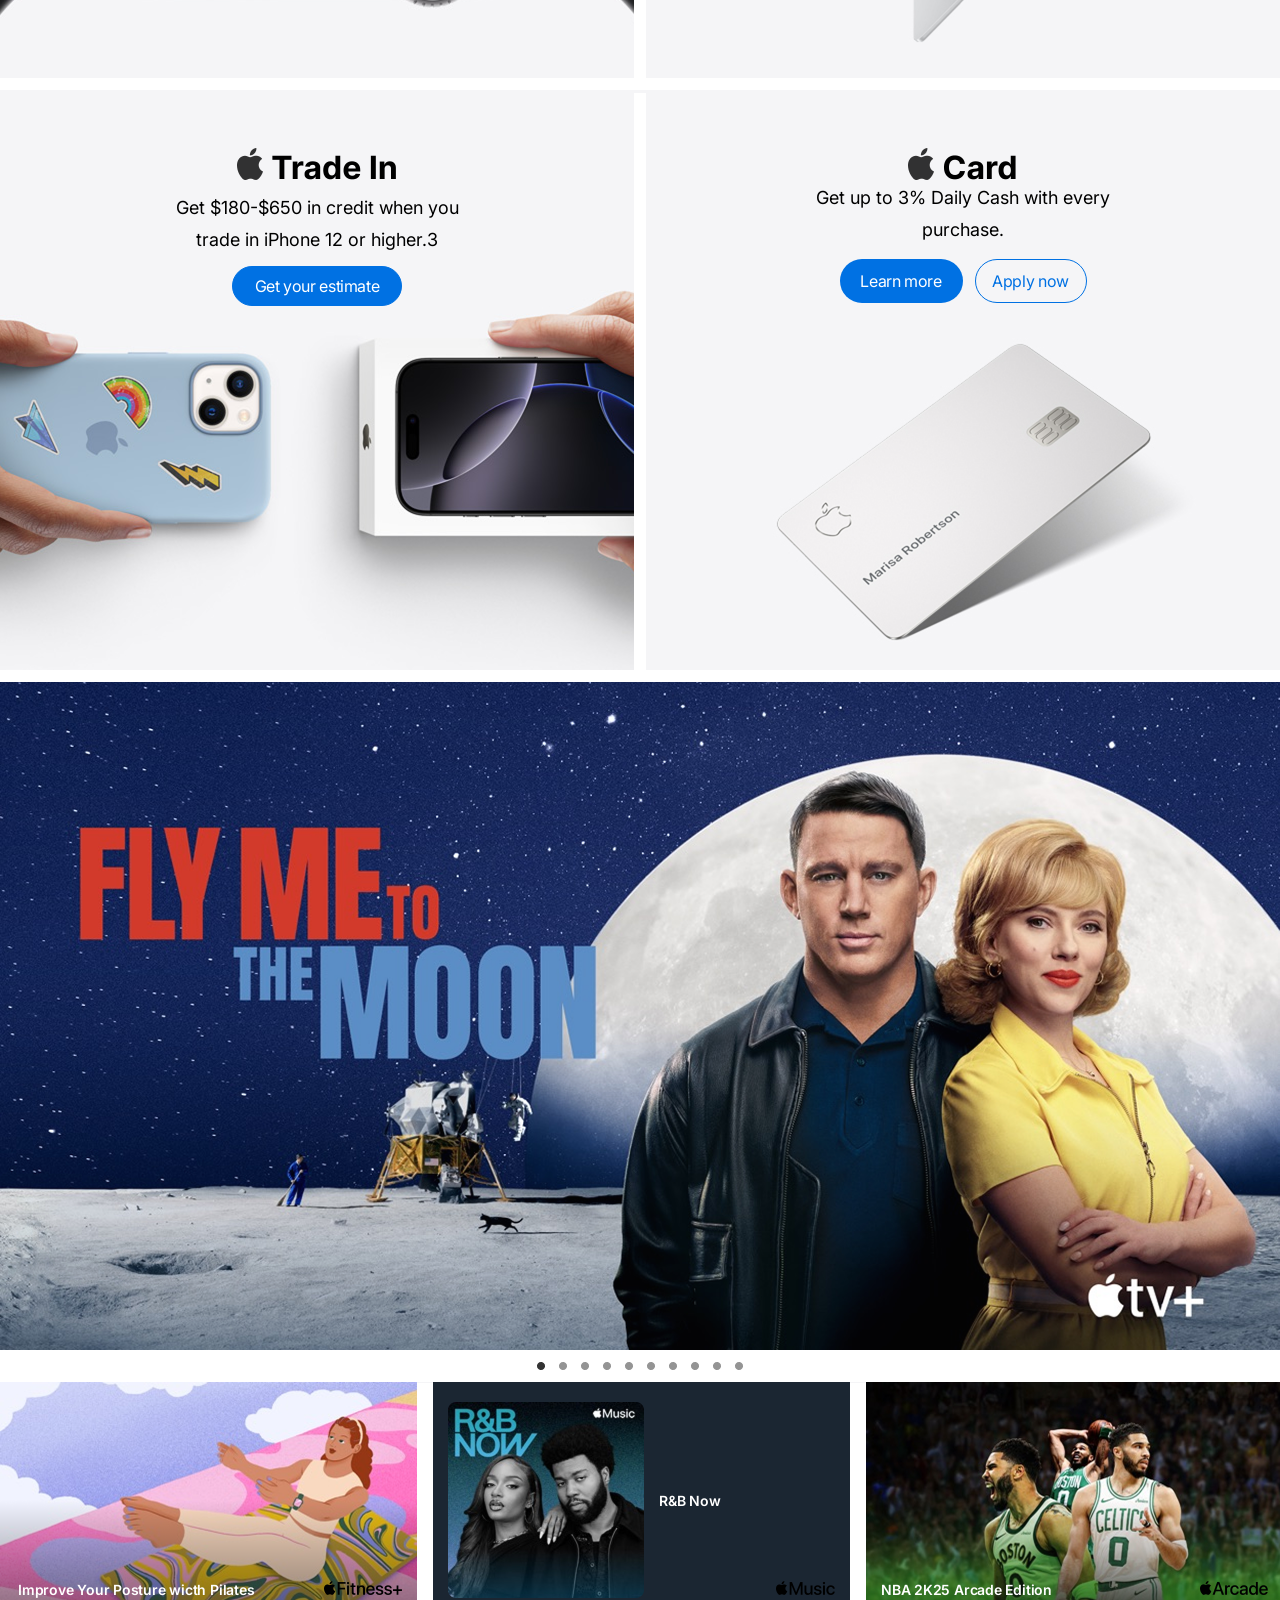
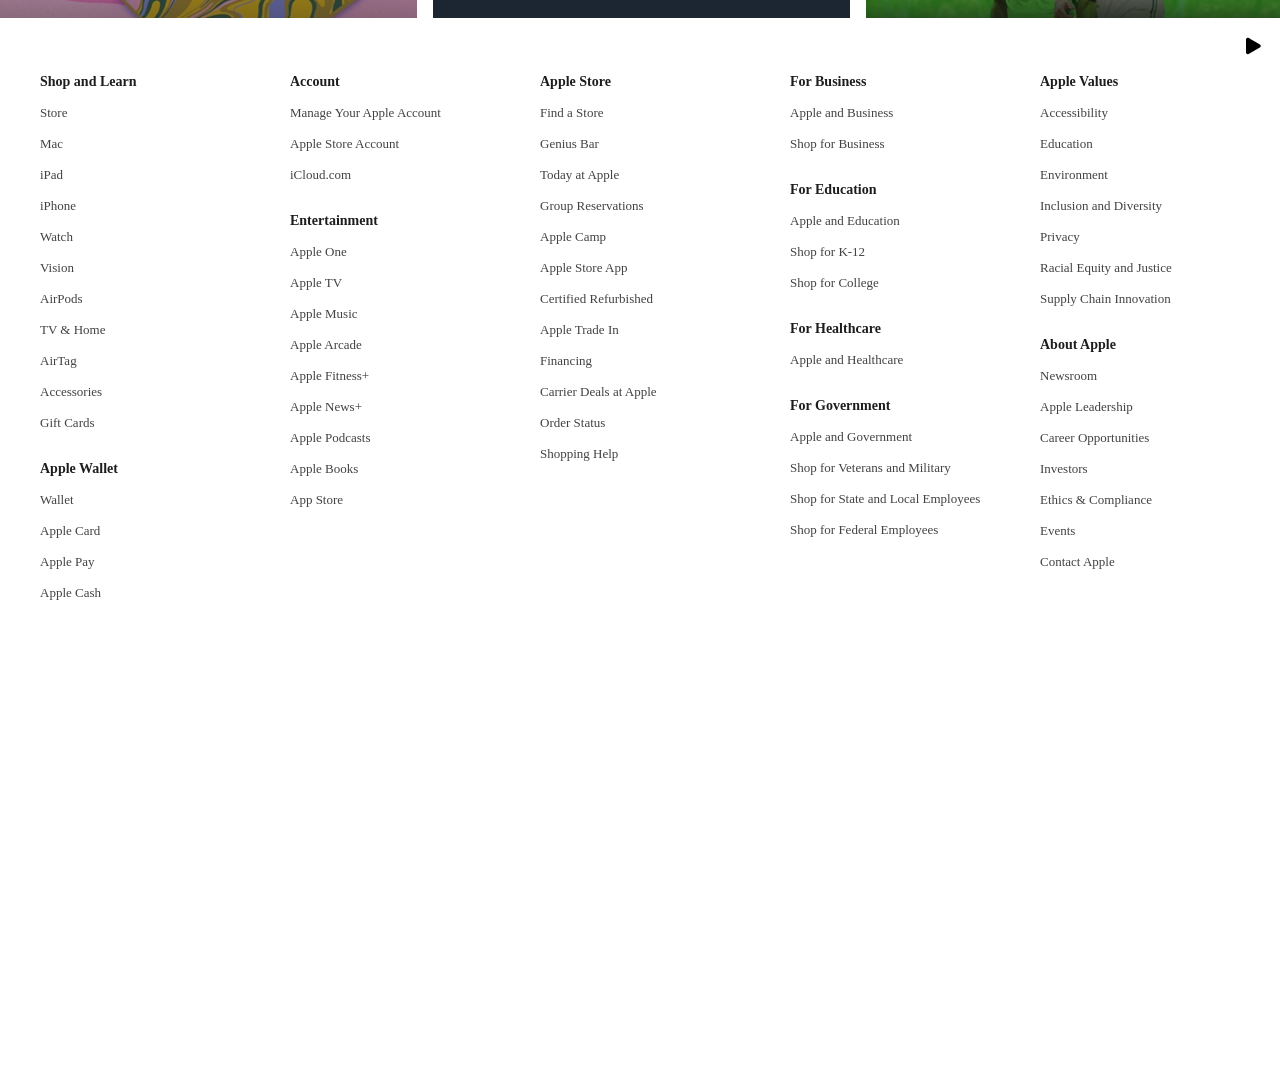
==== commit d79524b2: "tablet version done" ====
--- a/index.html
+++ b/index.html
@@ -29,15 +29,18 @@
         <span class="headermenuitems">Entertainment</span>
         <span class="headermenuitems">Accessories</span>
         <span class="headermenuitems">Support</span>
-        <div id="Searchicon"></div>
-        <div id="Bagicon"></div>
+        <div id="hamtdaa">
+          <div id="Searchicon"></div>
+          <div id="Bagicon"></div>
+          <div id="shopicon"></div>
+        </div>
       </div>
 
       <div id="Body-Paints">
         <div id="Sectiontext-container">
           <span id="Sectiontext"
             >We’re donating $5 to the Global Fund for every purchase made with
-            Apple Pay at Apple. Through 12/8.</span
+            Apple Pay at Apple. Through 12/8.</span
           >
         </div>
         <div id="Frame1">
@@ -54,10 +57,38 @@
             </div>
           </div>
         </div>
+        <div id="Frame1tablet">
+          <div class="Frame1-1">
+            <span class="Iphone16">iPhone 16 Pro</span>
+            <span class="Helloapple">Hello, Apple Intelligence</span>
+            <div class="Frame1-2">
+              <div class="Learn-container">
+                <span class="Learn">Learn more</span>
+              </div>
+              <div class="Buy-container">
+                <span class="Buy">Buy</span>
+              </div>
+            </div>
+          </div>
+        </div>
       </div>
 
       <div id="Body-Paints1">
         <div id="Frame2">
+          <div class="Frame1-1">
+            <span class="Iphone16">iPhone 16</span>
+            <span class="Helloapple">Hello, Apple Intelligence</span>
+            <div class="Frame1-2">
+              <div class="Learn-container" style="background-color: white">
+                <span class="Learn" style="color: black">Learn more</span>
+              </div>
+              <div class="Buy-container" style="border-color: white">
+                <span class="Buy" style="color: white">Buy</span>
+              </div>
+            </div>
+          </div>
+        </div>
+        <div id="Frame2tablet">
           <div class="Frame1-1">
             <span class="Iphone16">iPhone 16</span>
             <span class="Helloapple">Hello, Apple Intelligence</span>
@@ -87,6 +118,29 @@
             </div>
           </div>
         </div>
+        <div id="Frame3tablet">
+          <div class="Frame1-1">
+            <img
+              src="tablet.pictures/Heading2.png"
+              width="768px"
+              height="39px"
+            />
+            <span class="Helloapple" style="color: black"
+              >Two sizes. Faster chip. Does it all.</span
+            >
+            <div class="Frame1-2">
+              <div class="Learn-container" style="background-color: #0071e3">
+                <span class="Learn" style="color: white">Learn more</span>
+              </div>
+              <div class="Buy-container" style="border-color: #0071e3">
+                <span class="Buy" style="color: #0071e3">Buy</span>
+              </div>
+            </div>
+          </div>
+          <span id="Appleintel" style="font-size: 18px"
+            >Hello, Apple Intelligence</span
+          >
+        </div>
       </div>
 
       <div id="Body-Paints3">
@@ -109,6 +163,31 @@
           </div>
           <span id="Appleintel">Hello, Apple Intelligence</span>
         </div>
+
+        <div id="airpodtablet">
+          <div id="Frameairpodstablet">
+            <span class="Iphone16" style="font-size: 36px">AirPods Pro 4</span>
+            <span
+              class="Helloapple"
+              style="
+                font-size: 18px;
+                margin-top: -15px;
+                color: rgba(255, 255, 255, 0.7);
+              "
+              >Iconic. Now supersonic. Available with Active Noise
+              Cancellation.2</span
+            >
+            <div class="Frame1-2">
+              <div class="Learn-container">
+                <span class="Learn">Learn more</span>
+              </div>
+              <div class="Buy-container">
+                <span class="Buy">Buy</span>
+              </div>
+            </div>
+          </div>
+        </div>
+
         <div id="airpods">
           <div id="Frameairpods">
             <span class="Iphone16" style="font-size: 36px">AirPods Pro 2</span>
@@ -131,11 +210,30 @@
             </div>
           </div>
         </div>
+
+        <div id="applewatchtablet">
+          <div id="Framewatchtablet">
+            <div id="watchlogo"></div>
+            <span
+              class="Helloapple"
+              style="font-size: 18px; color: black; margin-bottom: 13px"
+              >Thinstant classic.</span
+            >
+            <div class="Frame1-2">
+              <div class="Learn-container">
+                <span class="Learn">Learn more</span>
+              </div>
+              <div class="Buy-container">
+                <span class="Buy">Buy</span>
+              </div>
+            </div>
+          </div>
+        </div>
       </div>
 
       <div id="Body-Paints4">
         <div id="applewatch">
-          <div id="applewatchcontainer">
+          <div id="applewatchcontainertablet">
             <div id="watchlogo"></div>
             <span
               class="Helloapple"
@@ -152,6 +250,28 @@
             </div>
           </div>
         </div>
+
+        <div id="macbookairtablet">
+          <div class="Frame1-1">
+            <span class="Iphone16" style="font-size: 36px; color: black"
+              >MacBook Air</span
+            >
+            <span
+              class="Helloapple"
+              style="font-size: 18px; color: black; margin-bottom: 13px"
+              >Thinstant classic.</span
+            >
+            <div class="Frame1-2">
+              <div class="Learn-container">
+                <span class="Learn">Learn more</span>
+              </div>
+              <div class="Buy-container">
+                <span class="Buy">Buy</span>
+              </div>
+            </div>
+          </div>
+        </div>
+
         <div id="macbookair">
           <div id="Framemacbook">
             <span class="Iphone16" style="font-size: 36px; color: black"
@@ -172,9 +292,68 @@
             </div>
           </div>
         </div>
+
+        <div id="small-business">
+          <div id="small-business-con">
+            <span class="Iphone16" style="font-size: 36px; color: black"
+              >Apple for Small Business</span
+            >
+            <span
+              class="Helloapple"
+              style="font-size: 18px; color: black; margin-bottom: 13px"
+              >Hardware, software, and expert help - all in one place.</span
+            >
+            <div class="Frame1-2">
+              <div class="Learn-container">
+                <span class="Learn">Learn more</span>
+              </div>
+            </div>
+          </div>
+        </div>
       </div>
 
       <div id="Body-Paints5">
+        <div id="careerstablet">
+          <div id="careerstablet-con">
+            <span class="Iphone16" style="color: black; font-size: 30px"
+              >Carrier deals at Apple</span
+            >
+            <span class="Helloapple" style="font-size: 18px; color: black"
+              >Get up to $1000 in credit on a new iPhone. Trade-in may be
+              required.</span
+            >
+            <div class="Frame1-2">
+              <div class="Learn-container" style="width: 143px">
+                <span class="Learn">Find your deal</span>
+              </div>
+            </div>
+          </div>
+        </div>
+
+        <div id="tradeintablet">
+          <div id="tradeintablet-con">
+            <img
+              src="tablet.pictures/Frame5.png"
+              style="width: 285px; height: 34px"
+            />
+            <span
+              class="Helloapple"
+              style="
+                font-size: 18px;
+                margin-top: -15px;
+                color: rgba(8, 8, 8, 0.7);
+              "
+              >Get $180–$650 in credit when you trade in iPhone 12 or
+              higher.4</span
+            >
+            <div class="Frame1-2">
+              <div class="Learn-container" style="width: 168px">
+                <span class="Learn">Get your estimate</span>
+              </div>
+            </div>
+          </div>
+        </div>
+
         <div id="tradeinbackground">
           <div id="tradeincontainer">
             <div id="tradeinlogo"></div>
@@ -204,6 +383,7 @@
             </div>
           </div>
         </div>
+
         <div id="Cardbackground">
           <div id="cardcontainer">
             <div id="Cardlogo"></div>
@@ -242,6 +422,17 @@
         <div class="body-paints" id="Body-Paints6-3"></div>
       </div>
 
+      <div id="Body-Paints6-tablet">
+        <div class="body-paints" id="Body-Paints6-1-tablet"></div>
+        <div class="body-paints" id="Body-Paints6-2-tablet">
+          <div id="BP6-container">
+            <span class="Learn" style="color: black">Stream now</span>
+          </div>
+          <span id="BP6span" style="font-size: 17px">Drama · Saoirse Ronan stars in a wartime family epic from director Steve McQueen.</span>
+        </div>
+        <div class="body-paints" id="Body-Paints6-3-tablet"></div>
+      </div>
+
       <div id="tablelist"></div>
 
       <div id="Body-Paints7">
@@ -262,13 +453,34 @@
         <div class="BD7Back" id="BD7back5"></div>
       </div>
 
+
+      <div id="Body-Paints7-tablet">
+        <div class="BD7Back" id="BD7back1">
+          <span class="BD7text" id="BD7text1"
+            >Improve Your Posture wicth Pilates</span
+          >
+        </div>
+        <div class="BD7Back" id="BD7back2">
+          <span class="BD7text" id="BD7text2">R&B Now</span>
+        </div>
+        <div class="BD7Back" id="BD7back3">
+          <span class="BD7text" id="BD7text3">NBA 2K25 Arcade Edition</span>
+        </div>s
+        <div class="BD7Back" id="BD7back4">
+          <span class="BD7text" id="BD7text4">Strength with Kim</span>
+        </div>
+        <div class="BD7Back" id="BD7back5"></div>
+      </div>
+
+      
+
       <div id="Body-paints8">
         <div id="smallplaybutton"></div>
       </div>
 
       <div id="Body-paints9">
         <div class="BD9con" id="BD9-T1">
-          <div class="BD9incon " id="BD9-T11">
+          <div class="BD9incon" id="BD9-T11">
             <span class="BD9Header">Shop and Learn</span>
             <span class="BD9Footer">Store</span>
             <span class="BD9Footer">Mac</span>
@@ -312,8 +524,7 @@
         </div>
         <div class="BD9con" id="BD9-T3">
           <div class="BD9incon" id="BD9-T31">
-            <span class="BD9Header">Apple Store
-</span>
+            <span class="BD9Header">Apple Store </span>
             <span class="BD9Footer">Find a Store</span>
             <span class="BD9Footer">Genius Bar</span>
             <span class="BD9Footer">Today at Apple</span>
@@ -337,8 +548,7 @@
           <div class="BD9incon" id="BD9-T42">
             <span class="BD9Header">For Education</span>
             <span class="BD9Footer">Apple and Education</span>
-            <span class="BD9Footer">Shop for K-12
-</span>
+            <span class="BD9Footer">Shop for K-12 </span>
             <span class="BD9Footer">Shop for College</span>
           </div>
           <div class="BD9incon" id="BD9-T43">
--- a/index.css
+++ b/index.css
@@ -56,6 +56,23 @@
   background-position: center;
   background-size: cover;
 }
+
+#shopicon {
+  width: 18px;
+  height: 18px;
+  background-color: transparent;
+  background-image: url(./tablet.pictures/SVG.png);
+  background-position: center;
+  background-size: cover;
+  display: none;
+}
+
+#hamtdaa {
+  display: flex;
+  align-items: center;
+  gap: 24px;
+}
+
 /* Sectiontext start */
 
 #Body-Paints {
@@ -107,6 +124,19 @@
   position: relative;
 }
 
+#Frame1tablet {
+  display: none;
+  flex-direction: column;
+  width: 768px;
+  height: 650px;
+  gap: 12px;
+  opacity: 1;
+  background-image: url(./tablet.pictures/Figure3.png);
+  background-position: center;
+  background-size: cover;
+  position: relative;
+}
+
 .Frame1-1 {
   position: absolute;
   margin-top: 55px;
@@ -125,7 +155,7 @@
 
 .Frame1-2 {
   display: flex;
-  flex: row;
+  flex-direction: row;
   gap: 12px;
 }
 
@@ -231,6 +261,19 @@
   position: relative;
 }
 
+#Frame2tablet {
+  display: none;
+  flex-direction: column;
+  width: 768px;
+  height: 650px;
+  gap: 12px;
+  opacity: 1;
+  background-image: url(./tablet.pictures/Figure4.png);
+  background-position: center;
+  background-size: cover;
+  position: relative;
+}
+
 /* Body paints2 starts */
 
 #Body-Paints2 {
@@ -248,6 +291,19 @@
   gap: 12px;
   opacity: 1;
   background-image: url(./pictures/Figure.png);
+  background-position: center;
+  background-size: cover;
+  position: relative;
+}
+
+#Frame3tablet {
+  display: none;
+  flex-direction: column;
+  width: 768px;
+  height: 650px;
+  gap: 12px;
+  opacity: 1;
+  background-image: url(./tablet.pictures/Figure5.png);
   background-position: center;
   background-size: cover;
   position: relative;
@@ -274,7 +330,7 @@
 #Body-Paints3 {
   width: 100%;
   opacity: 1;
-  height: 592px;
+  height: 490px;
   background: linear-gradient(180deg, #f5f5f7 0.59%, #ffffff 0.59%);
   margin-top: 12px;
   display: flex;
@@ -322,6 +378,140 @@
   left: 50%;
   align-items: center;
   margin-top: 38px;
+}
+
+#airpodtablet {
+  display: none;
+  flex-direction: column;
+  width: 366px;
+  height: 490px;
+  gap: 12px;
+  opacity: 1;
+  background-image: url(./tablet.pictures/Figure6.png);
+  background-position: center;
+  background-size: cover;
+  margin-left: 12px;
+  position: relative;
+}
+
+#applewatchtablet {
+  display: none;
+  flex-direction: column;
+  width: 366px;
+  height: 490px;
+  opacity: 1;
+  background-image: url(./tablet.pictures/Figure7.png);
+  background-position: center;
+  background-size: cover;
+  position: relative;
+}
+
+#macbookairtablet {
+  display: none;
+  flex-direction: column;
+  width: 366px;
+  height: 490px;
+  opacity: 1;
+  background-image: url(./tablet.pictures/Figure8.png);
+  background-position: center;
+  background-size: cover;
+  position: relative;
+  margin-top: 12px;
+}
+
+#applewatchcontainertablet {
+  display: flex;
+  position: absolute;
+  transform: translateX(-50%);
+  left: 50%;
+  width: 322px;
+  flex-direction: column;
+  align-items: center;
+  margin-top: 46px;
+}
+
+#small-business {
+  display: none;
+  flex-direction: column;
+  width: 366px;
+  height: 490px;
+  opacity: 1;
+  background-image: url(./tablet.pictures/Figure9.png);
+  background-position: center;
+  background-size: cover;
+  position: relative;
+  margin-top: 12px;
+}
+
+#small-business-con {
+  position: absolute;
+  margin-top: 100px;
+  left: 757px;
+  width: 257px;
+  height: 116px;
+  display: flex;
+  background-color: transparent;
+  flex-direction: column;
+  justify-content: center;
+  align-items: center;
+  transform: translateX(-50%);
+  left: 50%;
+}
+
+#careerstablet {
+  display: none;
+  flex-direction: column;
+  width: 366px;
+  height: 490px;
+  opacity: 1;
+  background-image: url(./tablet.pictures/Figure10.png);
+  background-position: center;
+  background-size: cover;
+  position: relative;
+}
+
+#careerstablet-con {
+  position: absolute;
+  margin-top: 296px;
+  left: 757px;
+  width: 314px;
+  height: 152px;
+  display: flex;
+  background-color: transparent;
+  flex-direction: column;
+  justify-content: center;
+  align-items: center;
+  transform: translateX(-50%);
+  left: 50%;
+  gap: 10px;
+}
+
+#tradeintablet {
+  display: none;
+  flex-direction: column;
+  width: 366px;
+  height: 490px;
+  opacity: 1;
+  background-image: url(./tablet.pictures/Figure11.png);
+  background-position: center;
+  background-size: cover;
+  position: relative;
+}
+
+#tradeintablet-con {
+  position: absolute;
+  margin-top: 46px;
+  left: 757px;
+  width: 285px;
+  height: 130px;
+  display: flex;
+  background-color: transparent;
+  flex-direction: column;
+  justify-content: center;
+  align-items: center;
+  transform: translateX(-50%);
+  left: 50%;
+  gap: 10px;
 }
 
 #ipadairlogo {
@@ -376,6 +566,50 @@
   left: 50%;
 }
 
+#Frameairpodstablet {
+  position: absolute;
+  margin-top: 287px;
+  width: 261px;
+  height: 161px;
+  background-color: transparent;
+  flex-direction: column;
+  justify-content: center;
+  align-items: center;
+  transform: translateX(-50%);
+  left: 50%;
+  display: none;
+}
+
+#Framewatchtablet {
+  position: absolute;
+  margin-top: 287px;
+  left: 757px;
+  width: 261px;
+  height: 161px;
+  background-color: transparent;
+  flex-direction: column;
+  justify-content: center;
+  align-items: center;
+  transform: translateX(-50%);
+  left: 50%;
+  display: none;
+}
+
+#Framewatchtablet {
+  position: absolute;
+  margin-top: 46px;
+  left: 757px;
+  width: 261px;
+  height: 161px;
+  background-color: transparent;
+  flex-direction: column;
+  justify-content: center;
+  align-items: center;
+  transform: translateX(-50%);
+  left: 50%;
+  display: none;
+}
+
 /* Body-Paints4 starts */
 
 #Body-Paints4 {
@@ -411,7 +645,7 @@
 
 #Framewatch1 {
   display: flex;
-  flex: row;
+  flex-direction: row;
   gap: 12px;
 }
 
@@ -571,6 +805,19 @@
   overflow-x: auto;
 }
 
+#Body-Paints6-tablet {
+  width: 100%;
+  opacity: 1;
+  background: linear-gradient(180deg, #f5f5f7 0.59%, #ffffff 0.59%);
+  display: none;
+  flex-direction: row;
+  gap: 12px;
+  justify-content: flex-start;
+  margin-top: 12px;
+  overflow-x: auto;
+  height: 368px;
+}
+
 #Body-Paints6::-webkit-scrollbar {
   display: none;
 }
@@ -586,20 +833,39 @@
 }
 
 #Body-Paints6-1 {
-  width: 1250px;
+  width: 100%;
   /* flex: 1; */
   background-image: url(./pictures/Bodypaints6back.png);
 }
 
-#Body-Paints6-2 {
-  width: 1250px;
-  background-image: url(./pictures/Bodypaints6back.png);
-}
-
-#Body-Paints6-3 {
-  width: 1250px;
+#Body-Paints6-1-tablet {
+  width: 100%;
   /* flex: 1; */
   background-image: url(./pictures/Bodypaints6back.png);
+  height: 368px;
+}
+
+#Body-Paints6-2 {
+  width: 100%;
+  background-image: url(./pictures/Bodypaints6back.png);
+}
+
+#Body-Paints6-2-tablet {
+  width: 100%;
+  background-image: url(./pictures/Bodypaints6back.png);
+  height: 368px;
+}
+
+#Body-Paints6-3 {
+  width: 100%;
+  /* flex: 1; */
+  background-image: url(./pictures/Bodypaints6back.png);
+}
+
+#Body-Paints6-3-tablet {
+  width: 100%;
+  background-image: url(./pictures/Bodypaints6back.png);
+    height: 368px;
 }
 
 #BP6span {
@@ -662,6 +928,12 @@
   margin-top: 12px;
   flex-shrink: 0;
   overflow-x: auto;
+}
+
+#Body-Paints7-tablet {
+  display: none;
+  height: 194px;
+  margin-top: 12px;
 }
 
 #Body-Paints7::-webkit-scrollbar {
@@ -756,13 +1028,14 @@
 
 #Body-paints9 {
   height: 1000px;
-  width: 1920px;
+  width: 100%;
   background-color: white;
   position: relative;
   display: flex;
   flex-direction: row;
   gap: 50px;
   justify-content: center;
+  max-width: 1920px;
 }
 
 .BD9Header {
--- a/tablet.css
+++ b/tablet.css
@@ -0,0 +1,156 @@
+* {
+  margin: 0;
+  padding: 0;
+  box-sizing: border-box;
+}
+
+@media screen and (max-width: 768px) {
+  /* Header start */
+
+  .headermenuitems {
+    display: none;
+  }
+
+  #Headermenuback {
+    display: flex;
+    justify-content: space-between;
+    width: 100%;
+  }
+  #shopicon {
+    display: block;
+  }
+
+  #hamtdaa {
+    display: flex;
+    justify-content: flex-end;
+    align-items: center;
+    gap: 16px;
+  }
+
+  /* Body paints 0 start */
+
+  #Frame1tablet {
+    display: flex;
+  }
+
+  #Frame1 {
+    display: none;
+  }
+
+  /* Body paints 1 start */
+
+  #Frame2tablet {
+    display: flex;
+  }
+
+  #Frame2 {
+    display: none;
+  }
+
+  #Frame3 {
+    display: none;
+  }
+
+  #Frame3tablet {
+    display: flex;
+  }
+
+  /* Body paints 4 50% */
+
+  #airpodtablet {
+    display: flex;
+  }
+
+  #ipadair {
+    display: none;
+  }
+
+  #applewatchtablet {
+    display: flex;
+  }
+
+  #airpods {
+    display: none;
+  }
+
+  #Frameairpodstablet {
+    display: flex;
+  }
+  #macbookairtablet {
+    display: flex;
+  }
+  #applewatch {
+    display: none;
+  }
+  #macbookair {
+    display: none;
+  }
+
+  #Body-Paints7 {
+    display: none;
+  }
+  #Body-Paints6 {
+    display: none;
+  }
+
+  #Body-paints9 {
+    display: none;
+  }
+  #Body-paints8 {
+    display: none;
+  }
+  #tablelist {
+    display: none;
+  }
+
+  #small-business {
+    display: flex;
+  }
+
+  #Framewatchtablet {
+    display: flex;
+  }
+
+  #careerstablet {
+    display: flex;
+  }
+
+  #tradeintablet {
+    display: flex;
+  }
+
+  #tradeinbackground {
+    display: none;
+  }
+
+  #Cardbackground {
+    display: none;
+  }
+  #Body-Paints5 {
+    display: flex;
+  }
+
+  #tradeinbackground {
+    display: none;
+  }
+
+  #Cardbackground {
+    display: none;
+  }
+
+  #careerstablet {
+    display: flex;
+  }
+
+  #tradeintablet {
+    display: flex;
+  }
+
+  #Body-Paints6-tablet {
+    display: flex;
+  }
+
+  #Body-Paints6-tablet {display: flex;}
+
+  #Body-Paints7-tablet {display: flex;}
+}
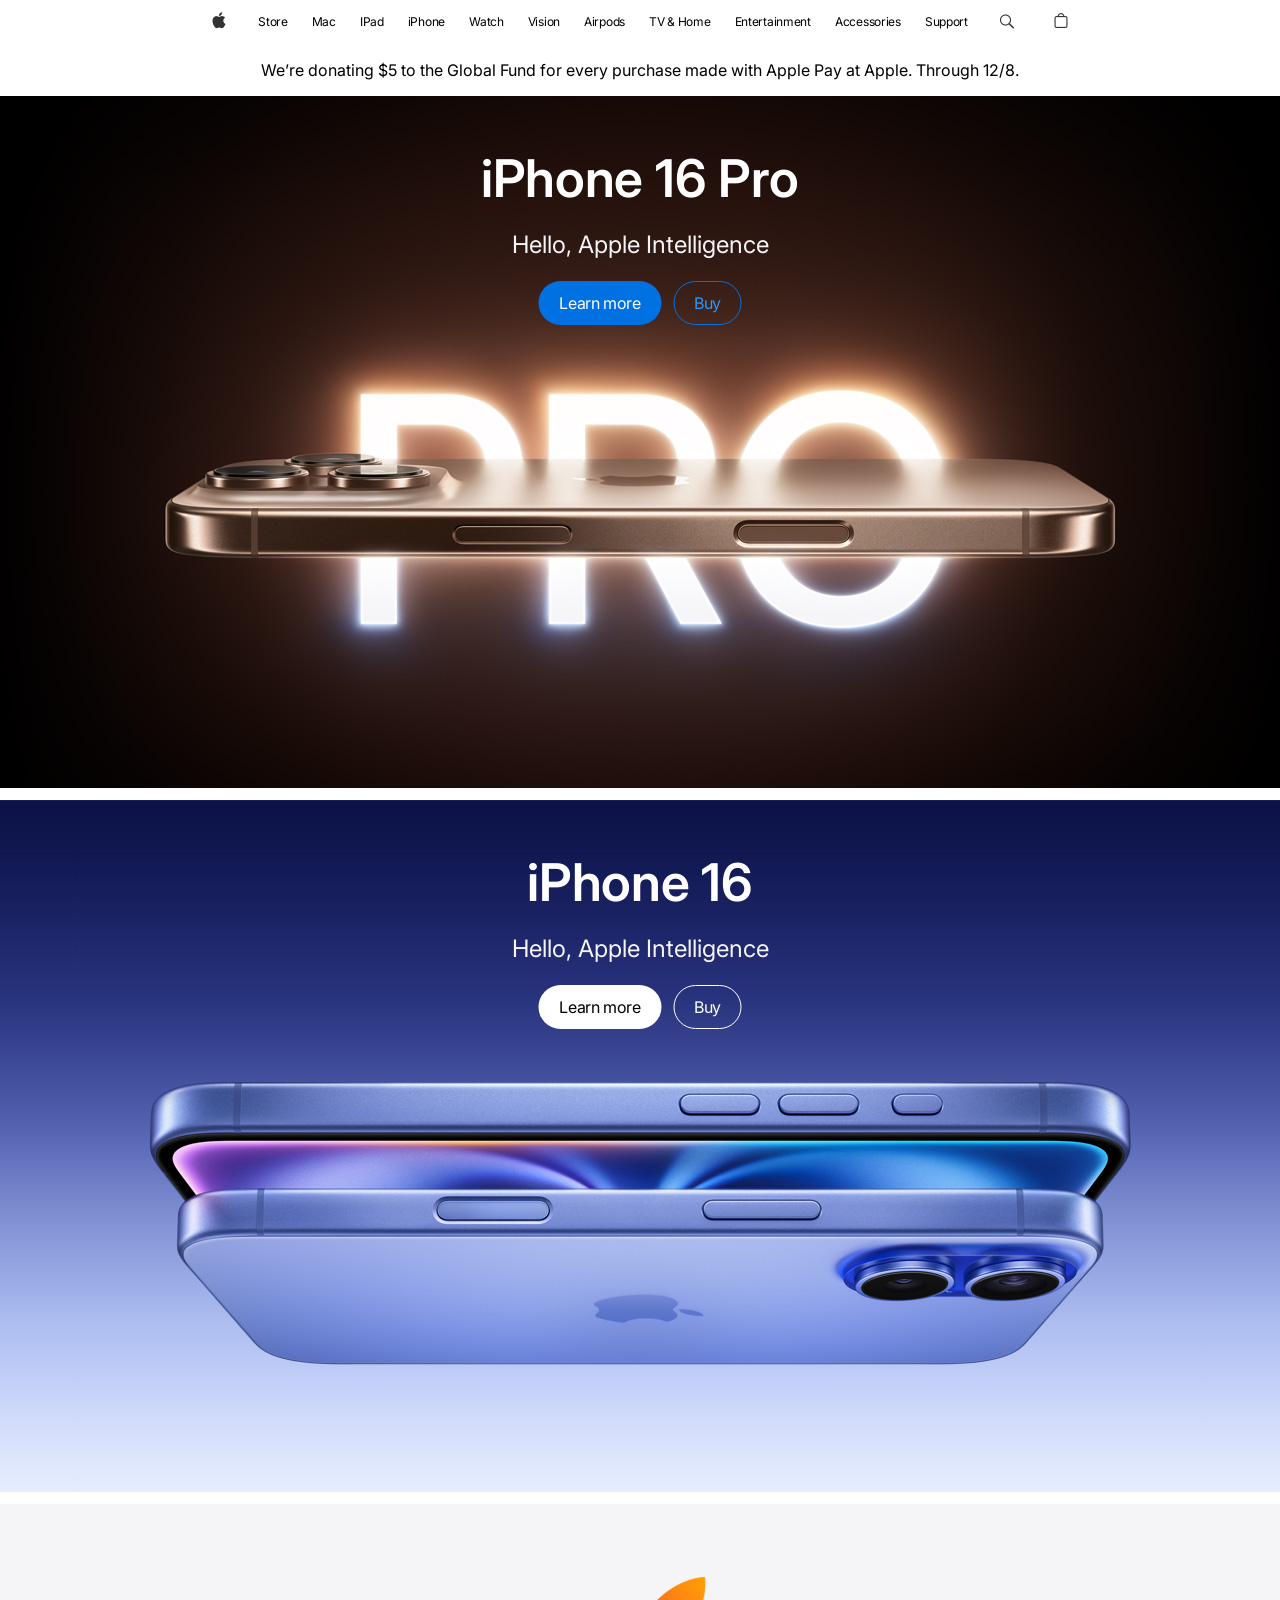
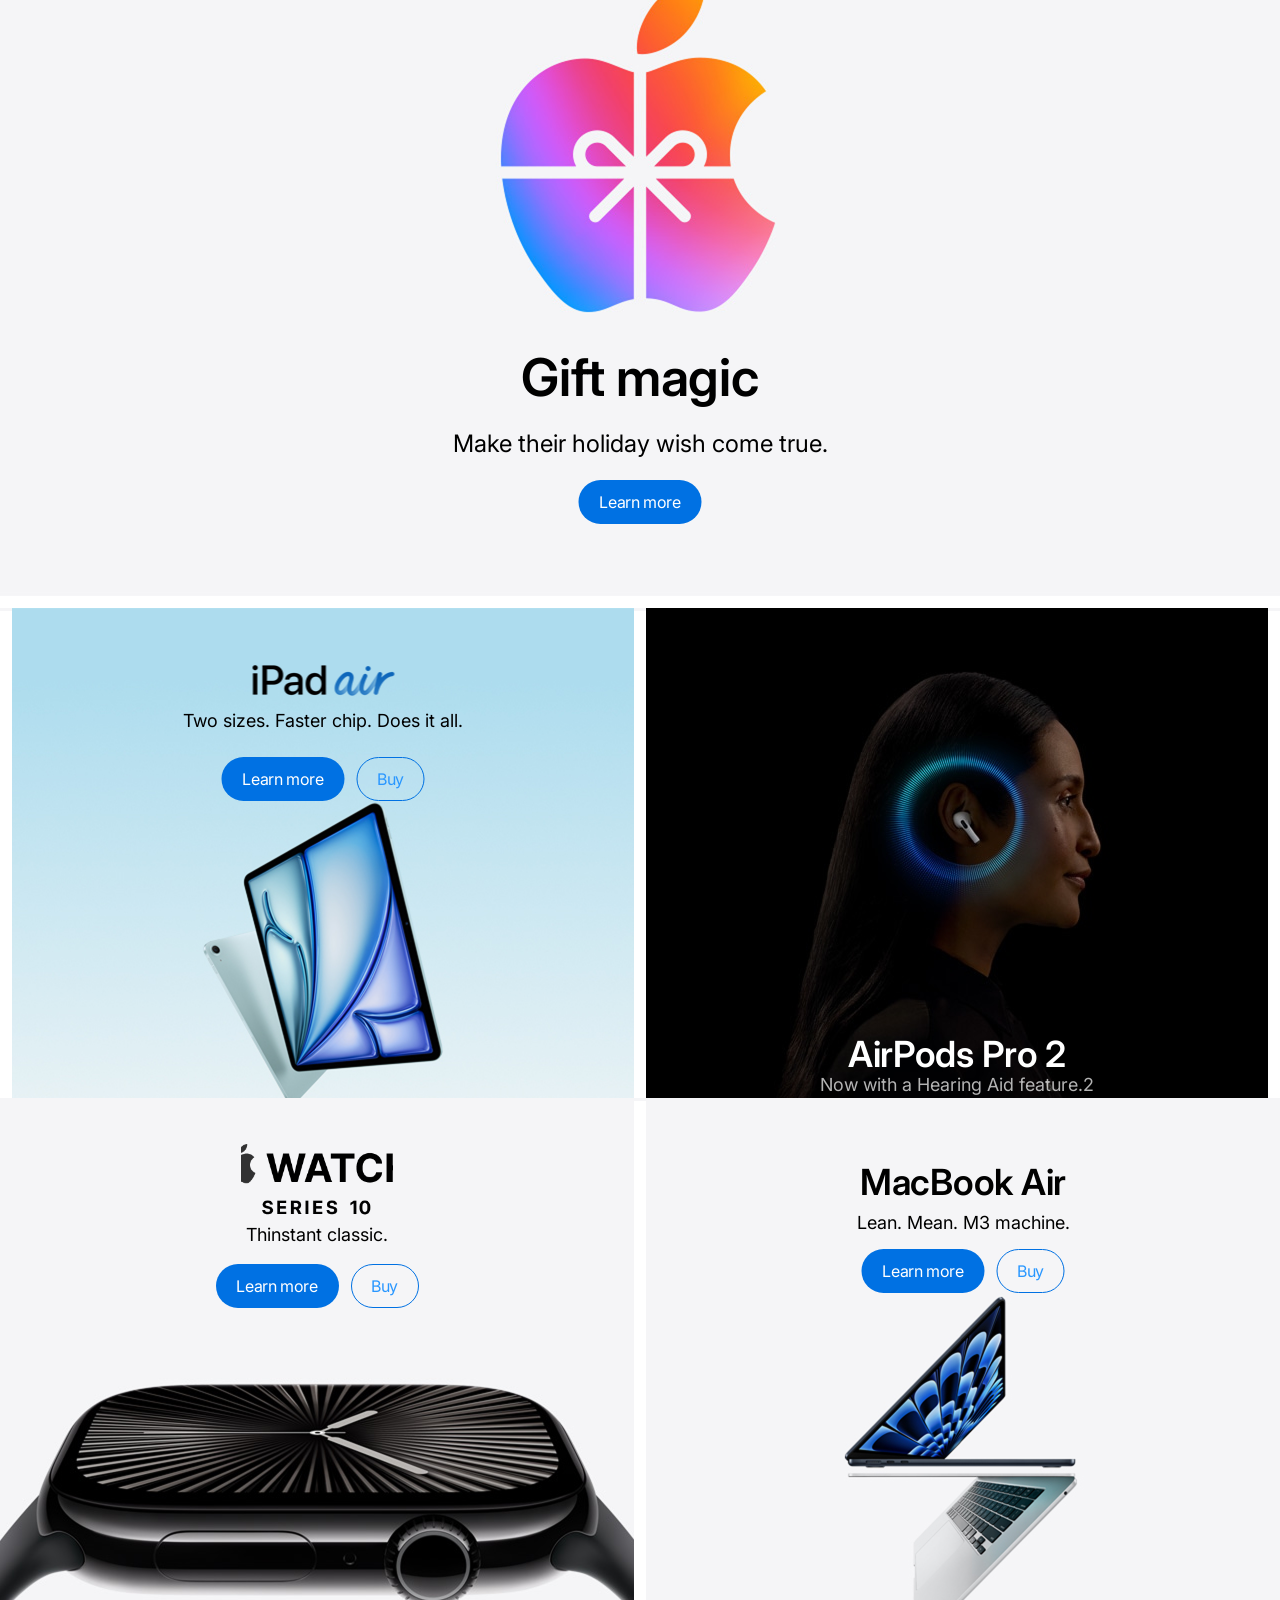
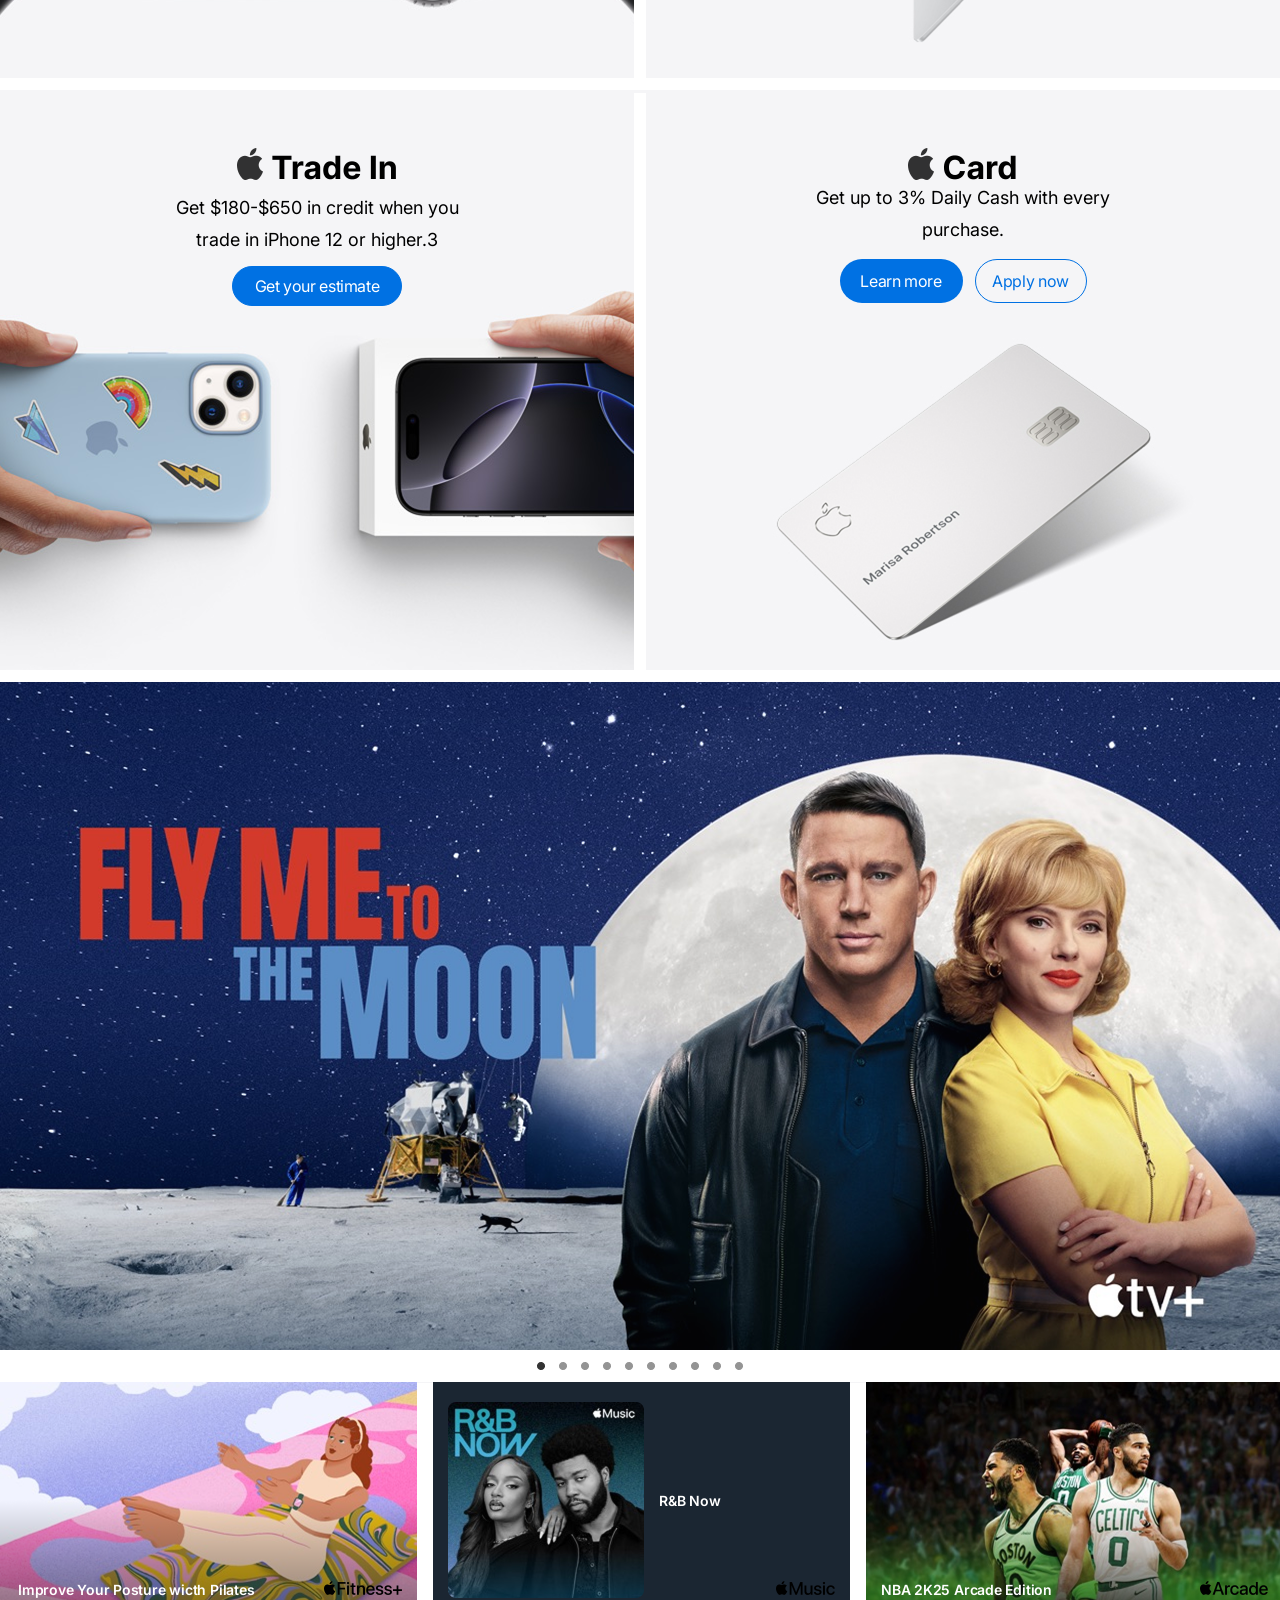
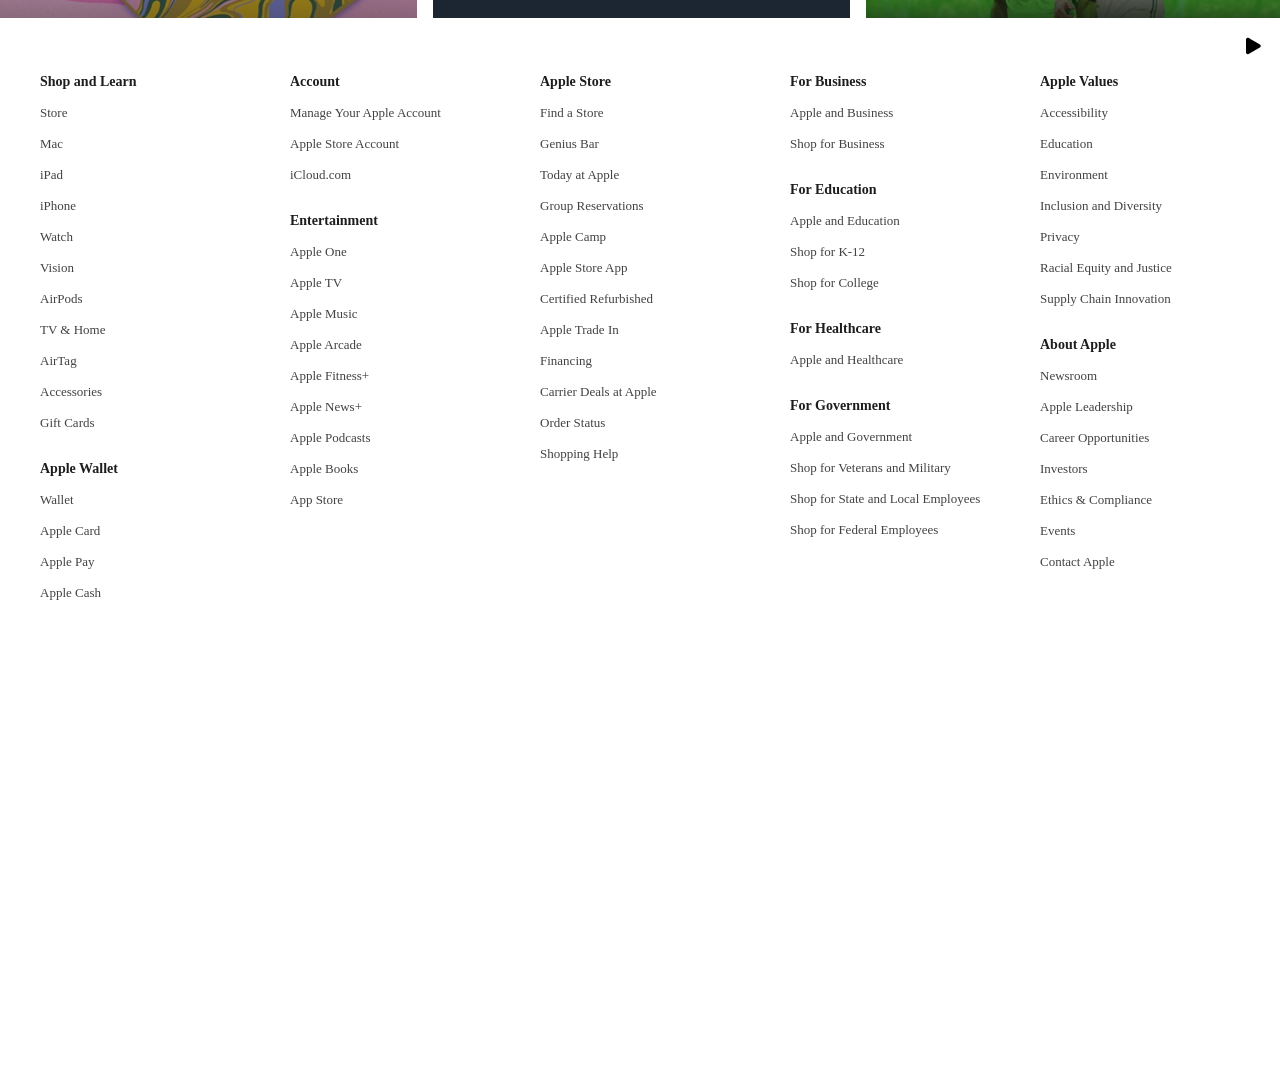
==== commit 2d31c31f: "mobiledone" ====
--- a/index.html
+++ b/index.html
@@ -6,8 +6,8 @@
     <title>Document</title>
     <link rel="preconnect" href="https://fonts.googleapis.com" />
     <link rel="stylesheet" href="index.css" />
+    <link rel="stylesheet" href="tablet.css" />
     <link rel="stylesheet" href="mobile.css" />
-    <link rel="stylesheet" href="tablet.css" />
     <link rel="preconnect" href="https://fonts.gstatic.com" crossorigin />
     <link
       href="https://fonts.googleapis.com/css2?family=Inter:wght@400&display=swap"
@@ -71,6 +71,20 @@
             </div>
           </div>
         </div>
+        <div id="Frame1mobile">
+          <div class="Frame1-1">
+            <span class="Iphone16">iPhone 16 Pro</span>
+            <span class="Helloapple">Hello, Apple Intelligence</span>
+            <div class="Frame1-2">
+              <div class="Learn-container">
+                <span class="Learn">Learn more</span>
+              </div>
+              <div class="Buy-container">
+                <span class="Buy">Buy</span>
+              </div>
+            </div>
+          </div>
+        </div>
       </div>
 
       <div id="Body-Paints1">
@@ -89,6 +103,20 @@
           </div>
         </div>
         <div id="Frame2tablet">
+          <div class="Frame1-1">
+            <span class="Iphone16">iPhone 16</span>
+            <span class="Helloapple">Hello, Apple Intelligence</span>
+            <div class="Frame1-2">
+              <div class="Learn-container" style="background-color: white">
+                <span class="Learn" style="color: black">Learn more</span>
+              </div>
+              <div class="Buy-container" style="border-color: white">
+                <span class="Buy" style="color: white">Buy</span>
+              </div>
+            </div>
+          </div>
+        </div>
+        <div id="Frame2mobile">
           <div class="Frame1-1">
             <span class="Iphone16">iPhone 16</span>
             <span class="Helloapple">Hello, Apple Intelligence</span>
@@ -141,6 +169,29 @@
             >Hello, Apple Intelligence</span
           >
         </div>
+        <div id="Frame3mobile">
+          <div class="Frame1-1">
+            <img
+              src="tablet.pictures/Heading2.png"
+              width="768px"
+              height="39px"
+            />
+            <span class="Helloapple" style="color: black"
+              >Two sizes. Faster chip. Does it all.</span
+            >
+            <div class="Frame1-2">
+              <div class="Learn-container" style="background-color: #0071e3">
+                <span class="Learn" style="color: white">Learn more</span>
+              </div>
+              <div class="Buy-container" style="border-color: #0071e3">
+                <span class="Buy" style="color: #0071e3">Buy</span>
+              </div>
+            </div>
+          </div>
+          <span id="Appleintel" style="font-size: 18px"
+            >Hello, Apple Intelligence</span
+          >
+        </div>
       </div>
 
       <div id="Body-Paints3">
@@ -163,7 +214,6 @@
           </div>
           <span id="Appleintel">Hello, Apple Intelligence</span>
         </div>
-
         <div id="airpodtablet">
           <div id="Frameairpodstablet">
             <span class="Iphone16" style="font-size: 36px">AirPods Pro 4</span>
@@ -188,6 +238,26 @@
           </div>
         </div>
 
+        <div id="airpodmobile">
+          <div id="Frameairpodstablet">
+            <span class="Iphone16" style="font-size: 36px">AirPods Pro 4</span>
+            <span
+              class="Helloapple"
+              style="font-size: 18px; color: rgba(255, 255, 255, 0.7)"
+              >Iconic. Now supersonic. Available with Active Noise
+              Cancellation.2</span
+            >
+            <div class="Frame1-2">
+              <div class="Learn-container">
+                <span class="Learn">Learn more</span>
+              </div>
+              <div class="Buy-container">
+                <span class="Buy">Buy</span>
+              </div>
+            </div>
+          </div>
+        </div>
+
         <div id="airpods">
           <div id="Frameairpods">
             <span class="Iphone16" style="font-size: 36px">AirPods Pro 2</span>
@@ -229,6 +299,25 @@
             </div>
           </div>
         </div>
+
+        <div id="applewatchmobile">
+          <div class="Frame1-1">
+            <div id="watchlogo"></div>
+            <span
+              class="Helloapple"
+              style="font-size: 18px; color: black; margin-bottom: 13px"
+              >Thinstant classic.</span
+            >
+            <div class="Frame1-2">
+              <div class="Learn-container">
+                <span class="Learn">Learn more</span>
+              </div>
+              <div class="Buy-container">
+                <span class="Buy">Buy</span>
+              </div>
+            </div>
+          </div>
+        </div>
       </div>
 
       <div id="Body-Paints4">
@@ -250,7 +339,6 @@
             </div>
           </div>
         </div>
-
         <div id="macbookairtablet">
           <div class="Frame1-1">
             <span class="Iphone16" style="font-size: 36px; color: black"
@@ -272,6 +360,26 @@
           </div>
         </div>
 
+        <div id="macbookairmobile">
+          <div class="Frame1-1">
+            <span class="Iphone16" style="font-size: 36px; color: black"
+              >MacBook Air</span
+            >
+            <span
+              class="Helloapple"
+              style="font-size: 18px; color: black; margin-bottom: 13px"
+              >Thinstant classic.</span
+            >
+            <div class="Frame1-2">
+              <div class="Learn-container">
+                <span class="Learn">Learn more</span>
+              </div>
+              <div class="Buy-container">
+                <span class="Buy">Buy</span>
+              </div>
+            </div>
+          </div>
+        </div>
         <div id="macbookair">
           <div id="Framemacbook">
             <span class="Iphone16" style="font-size: 36px; color: black"
@@ -292,8 +400,24 @@
             </div>
           </div>
         </div>
-
         <div id="small-business">
+          <div id="small-business-con">
+            <span class="Iphone16" style="font-size: 36px; color: black"
+              >Apple for Small Business</span
+            >
+            <span
+              class="Helloapple"
+              style="font-size: 18px; color: black; margin-bottom: 13px"
+              >Hardware, software, and expert help - all in one place.</span
+            >
+            <div class="Frame1-2">
+              <div class="Learn-container">
+                <span class="Learn">Learn more</span>
+              </div>
+            </div>
+          </div>
+        </div>
+        <div id="small-business-mobile">
           <div id="small-business-con">
             <span class="Iphone16" style="font-size: 36px; color: black"
               >Apple for Small Business</span
@@ -329,31 +453,22 @@
             </div>
           </div>
         </div>
-
-        <div id="tradeintablet">
-          <div id="tradeintablet-con">
-            <img
-              src="tablet.pictures/Frame5.png"
-              style="width: 285px; height: 34px"
-            />
-            <span
-              class="Helloapple"
-              style="
-                font-size: 18px;
-                margin-top: -15px;
-                color: rgba(8, 8, 8, 0.7);
-              "
-              >Get $180–$650 in credit when you trade in iPhone 12 or
-              higher.4</span
-            >
-            <div class="Frame1-2">
-              <div class="Learn-container" style="width: 168px">
-                <span class="Learn">Get your estimate</span>
-              </div>
-            </div>
-          </div>
-        </div>
-
+        <div id="careerstablet-mobile">
+          <div id="careerstablet-con-mobile">
+            <span class="Iphone16" style="color: black; font-size: 30px"
+              >Carrier deals at Apple</span
+            >
+            <span class="Helloapple" style="font-size: 18px; color: black"
+              >Get up to $1000 in credit on a new iPhone. Trade-in may be
+              required.</span
+            >
+            <div class="Frame1-2">
+              <div class="Learn-container" style="width: 143px">
+                <span class="Learn">Find your deal</span>
+              </div>
+            </div>
+          </div>
+        </div>
         <div id="tradeinbackground">
           <div id="tradeincontainer">
             <div id="tradeinlogo"></div>
@@ -383,7 +498,52 @@
             </div>
           </div>
         </div>
-
+        <div id="tradeintablet">
+          <div id="tradeintablet-con">
+            <img
+              src="tablet.pictures/Frame5.png"
+              style="width: 285px; height: 34px"
+            />
+            <span
+              class="Helloapple"
+              style="
+                font-size: 18px;
+                margin-top: -15px;
+                color: rgba(8, 8, 8, 0.7);
+              "
+              >Get $180–$650 in credit when you trade in iPhone 12 or
+              higher.4</span
+            >
+            <div class="Frame1-2">
+              <div class="Learn-container" style="width: 168px">
+                <span class="Learn">Get your estimate</span>
+              </div>
+            </div>
+          </div>
+        </div>
+        <div id="tradeintablet-mobile">
+          <div id="tradeintablet-con-mobile">
+            <img
+              src="tablet.pictures/Frame5.png"
+              style="width: 285px; height: 34px"
+            />
+            <span
+              class="Helloapple"
+              style="
+                font-size: 18px;
+                margin-top: -15px;
+                color: rgba(8, 8, 8, 0.7);
+              "
+              >Get $180–$650 in credit when you trade in iPhone 12 or
+              higher.4</span
+            >
+            <div class="Frame1-2">
+              <div class="Learn-container" style="width: 168px">
+                <span class="Learn">Get your estimate</span>
+              </div>
+            </div>
+          </div>
+        </div>
         <div id="Cardbackground">
           <div id="cardcontainer">
             <div id="Cardlogo"></div>
@@ -425,12 +585,29 @@
       <div id="Body-Paints6-tablet">
         <div class="body-paints" id="Body-Paints6-1-tablet"></div>
         <div class="body-paints" id="Body-Paints6-2-tablet">
-          <div id="BP6-container">
+          <div id="BP6-container-tablet">
             <span class="Learn" style="color: black">Stream now</span>
           </div>
-          <span id="BP6span" style="font-size: 17px">Drama · Saoirse Ronan stars in a wartime family epic from director Steve McQueen.</span>
+          <span id="BP6span-tablet" style="font-size: 17px"
+            >Drama · Saoirse Ronan stars in a wartime family epic from director
+            Steve McQueen.</span
+          >
         </div>
         <div class="body-paints" id="Body-Paints6-3-tablet"></div>
+      </div>
+
+      <div id="Body-Paints6-mobile">
+        <div class="body-paints-m" id="Body-Paints6-1-mobile"></div>
+        <div class="body-paints-m" id="Body-Paints6-2-mobile">
+          <div id="BP6-container-tablet">
+            <span class="Learn" style="color: black">Stream now</span>
+          </div>
+          <span id="BP6span-tablet" style="font-size: 17px"
+            >Drama · Saoirse Ronan stars in a wartime family epic from director
+            Steve McQueen.</span
+          >
+        </div>
+        <div class="body-paints-m" id="Body-Paints6-3-mobile"></div>
       </div>
 
       <div id="tablelist"></div>
@@ -453,7 +630,6 @@
         <div class="BD7Back" id="BD7back5"></div>
       </div>
 
-
       <div id="Body-Paints7-tablet">
         <div class="BD7Back" id="BD7back1">
           <span class="BD7text" id="BD7text1"
@@ -465,14 +641,30 @@
         </div>
         <div class="BD7Back" id="BD7back3">
           <span class="BD7text" id="BD7text3">NBA 2K25 Arcade Edition</span>
-        </div>s
+        </div>
         <div class="BD7Back" id="BD7back4">
           <span class="BD7text" id="BD7text4">Strength with Kim</span>
         </div>
         <div class="BD7Back" id="BD7back5"></div>
       </div>
 
-      
+      <div id="Body-Paints7-mobile">
+        <div class="BD7Back-mobile" id="BD7back1">
+          <span class="BD7text" id="BD7text1"
+            >Improve Your Posture wicth Pilates</span
+          >
+        </div>
+        <div class="BD7Back-mobile" id="BD7back2">
+          <span class="BD7text" id="BD7text2">R&B Now</span>
+        </div>
+        <div class="BD7Back-mobile" id="BD7back3">
+          <span class="BD7text" id="BD7text3">NBA 2K25 Arcade Edition</span>
+        </div>
+        <div class="BD7Back-mobile" id="BD7back4">
+          <span class="BD7text" id="BD7text4">Strength with Kim</span>
+        </div>
+        <div class="BD7Back-mobile" id="BD7back5"></div>
+      </div>
 
       <div id="Body-paints8">
         <div id="smallplaybutton"></div>
--- a/index.css
+++ b/index.css
@@ -34,7 +34,7 @@
   width: 30px;
   height: 44px;
   background-color: transparent;
-  background-image: url(./pictures/Item\ →\ Link\ -\ Apple.png);
+  background-image: url("./pictures/Item → Link - Apple.png");
   background-position: center;
   background-size: cover;
 }
@@ -43,7 +43,7 @@
   width: 30px;
   height: 44px;
   background-color: transparent;
-  background-image: url(./pictures/Item\ →\ Button\ -\ Search\ apple.com.png);
+  background-image: url("./pictures/Item → Button - Search apple.com.png");
   background-position: center;
   background-size: cover;
 }
@@ -52,7 +52,7 @@
   width: 30px;
   height: 44px;
   background-color: transparent;
-  background-image: url(./pictures/Bag.png);
+  background-image: url("./pictures/Bag.png");
   background-position: center;
   background-size: cover;
 }
@@ -61,7 +61,7 @@
   width: 18px;
   height: 18px;
   background-color: transparent;
-  background-image: url(./tablet.pictures/SVG.png);
+  background-image: url("./tablet.pictures/SVG.png");
   background-position: center;
   background-size: cover;
   display: none;
@@ -107,7 +107,6 @@
   display: flex;
   align-items: center;
   justify-content: center;
-  height: 20px;
   background-color: white;
 }
 
@@ -118,7 +117,7 @@
   height: 692px;
   gap: 12px;
   opacity: 1;
-  background-image: url(./pictures/Background.png);
+  background-image: url("./pictures/Background.png");
   background-position: center;
   background-size: cover;
   position: relative;
@@ -131,7 +130,20 @@
   height: 650px;
   gap: 12px;
   opacity: 1;
-  background-image: url(./tablet.pictures/Figure3.png);
+  background-image: url("./tablet.pictures/Figure3.png");
+  background-position: center;
+  background-size: cover;
+  position: relative;
+}
+
+#Frame1mobile {
+  display: none;
+  flex-direction: column;
+  width: 390px;
+  height: 500px;
+  gap: 12px;
+  opacity: 1;
+  background-image: url("./mobile.pictures/Figure.png");
   background-position: center;
   background-size: cover;
   position: relative;
@@ -140,7 +152,6 @@
 .Frame1-1 {
   position: absolute;
   margin-top: 55px;
-  left: 757px;
   width: 405px;
   height: 172px;
   display: flex;
@@ -227,7 +238,6 @@
   padding: 12px 20px;
   border-radius: 999px;
   box-sizing: border-box;
-  border-color: #0071e3;
   display: flex;
   align-items: center;
   justify-content: center;
@@ -255,7 +265,7 @@
   height: 692px;
   gap: 12px;
   opacity: 1;
-  background-image: url(./pictures/Background2.png);
+  background-image: url("./pictures/Background2.png");
   background-position: center;
   background-size: cover;
   position: relative;
@@ -268,7 +278,20 @@
   height: 650px;
   gap: 12px;
   opacity: 1;
-  background-image: url(./tablet.pictures/Figure4.png);
+  background-image: url("./tablet.pictures/Figure4.png");
+  background-position: center;
+  background-size: cover;
+  position: relative;
+}
+
+#Frame2mobile {
+  display: none;
+  flex-direction: column;
+  width: 390px;
+  height: 500px;
+  gap: 12px;
+  opacity: 1;
+  background-image: url("./mobile.pictures/Background13.png");
   background-position: center;
   background-size: cover;
   position: relative;
@@ -290,7 +313,7 @@
   height: 692px;
   gap: 12px;
   opacity: 1;
-  background-image: url(./pictures/Figure.png);
+  background-image: url("./pictures/Figure.png");
   background-position: center;
   background-size: cover;
   position: relative;
@@ -303,7 +326,20 @@
   height: 650px;
   gap: 12px;
   opacity: 1;
-  background-image: url(./tablet.pictures/Figure5.png);
+  background-image: url("./tablet.pictures/Figure5.png");
+  background-position: center;
+  background-size: cover;
+  position: relative;
+}
+
+#Frame3mobile {
+  display: none;
+  flex-direction: column;
+  width: 390px;
+  height: 500px;
+  gap: 12px;
+  opacity: 1;
+  background-image: url("./mobile.pictures/Figure3.png");
   background-position: center;
   background-size: cover;
   position: relative;
@@ -312,7 +348,6 @@
 #Frame3-1 {
   position: absolute;
   margin-top: 446px;
-  left: 757px;
   width: 405px;
   height: 172px;
   display: flex;
@@ -344,7 +379,7 @@
   width: 942px;
   height: 580px;
   opacity: 1;
-  background-image: url(./pictures/Figure2.png);
+  background-image: url("./pictures/Figure2.png");
   background-position: center;
   background-size: cover;
   position: relative;
@@ -358,7 +393,7 @@
   height: 580px;
   gap: 12px;
   opacity: 1;
-  background-image: url(./pictures/Figure1.png);
+  background-image: url("./pictures/Figure1.png");
   background-position: center;
   background-size: cover;
   margin-right: 12px;
@@ -367,7 +402,6 @@
 
 #Frameair {
   position: absolute;
-  left: 757px;
   width: 405px;
   height: 172px;
   display: flex;
@@ -387,10 +421,23 @@
   height: 490px;
   gap: 12px;
   opacity: 1;
-  background-image: url(./tablet.pictures/Figure6.png);
+  background-image: url("./tablet.pictures/Figure6.png");
   background-position: center;
   background-size: cover;
   margin-left: 12px;
+  position: relative;
+}
+
+#airpodmobile {
+  display: none;
+  flex-direction: column;
+  width: 390px;
+  height: 500px;
+  gap: 12px;
+  opacity: 1;
+  background-image: url("./tablet.pictures/Figure6.png");
+  background-position: center;
+  background-size: cover;
   position: relative;
 }
 
@@ -400,7 +447,19 @@
   width: 366px;
   height: 490px;
   opacity: 1;
-  background-image: url(./tablet.pictures/Figure7.png);
+  background-image: url("./tablet.pictures/Figure7.png");
+  background-position: center;
+  background-size: cover;
+  position: relative;
+}
+
+#applewatchmobile {
+  display: none;
+  flex-direction: column;
+  width: 390px;
+  height: 500px;
+  opacity: 1;
+  background-image: url("./tablet.pictures/Figure7.png");
   background-position: center;
   background-size: cover;
   position: relative;
@@ -412,11 +471,24 @@
   width: 366px;
   height: 490px;
   opacity: 1;
-  background-image: url(./tablet.pictures/Figure8.png);
+  background-image: url("./tablet.pictures/Figure8.png");
   background-position: center;
   background-size: cover;
   position: relative;
   margin-top: 12px;
+}
+
+#macbookairmobile {
+  display: none;
+  flex-direction: column;
+  width: 390px;
+  height: 500px;
+  opacity: 1;
+  background-image: url("./tablet.pictures/Figure8.png");
+  background-position: center;
+  background-size: cover;
+  position: relative;
+  margin-top: 16px;
 }
 
 #applewatchcontainertablet {
@@ -436,17 +508,28 @@
   width: 366px;
   height: 490px;
   opacity: 1;
-  background-image: url(./tablet.pictures/Figure9.png);
+  background-image: url("./tablet.pictures/Figure9.png");
   background-position: center;
   background-size: cover;
   position: relative;
   margin-top: 12px;
 }
 
+#small-business-mobile {
+  display: none;
+  flex-direction: column;
+  width: 390px;
+  height: 500px;
+  opacity: 1;
+  background-image: url("./tablet.pictures/Figure9.png");
+  background-position: center;
+  background-size: cover;
+  position: relative;
+}
+
 #small-business-con {
   position: absolute;
   margin-top: 100px;
-  left: 757px;
   width: 257px;
   height: 116px;
   display: flex;
@@ -464,7 +547,19 @@
   width: 366px;
   height: 490px;
   opacity: 1;
-  background-image: url(./tablet.pictures/Figure10.png);
+  background-image: url("./tablet.pictures/Figure10.png");
+  background-position: center;
+  background-size: cover;
+  position: relative;
+}
+
+#careerstablet-mobile {
+  display: none;
+  flex-direction: column;
+  width: 390px;
+  height: 500px;
+  opacity: 1;
+  background-image: url("./tablet.pictures/Figure10.png");
   background-position: center;
   background-size: cover;
   position: relative;
@@ -473,7 +568,6 @@
 #careerstablet-con {
   position: absolute;
   margin-top: 296px;
-  left: 757px;
   width: 314px;
   height: 152px;
   display: flex;
@@ -486,13 +580,41 @@
   gap: 10px;
 }
 
+#careerstablet-con-mobile {
+  position: absolute;
+  margin-top: 296px;
+  width: 314px;
+  height: 152px;
+  display: flex;
+  background-color: transparent;
+  flex-direction: column;
+  justify-content: center;
+  align-items: center;
+  transform: translateX(-50%);
+  left: 50%;
+  gap: 10px;
+  display: none;
+}
+
 #tradeintablet {
   display: none;
   flex-direction: column;
   width: 366px;
   height: 490px;
   opacity: 1;
-  background-image: url(./tablet.pictures/Figure11.png);
+  background-image: url("./tablet.pictures/Figure11.png");
+  background-position: center;
+  background-size: cover;
+  position: relative;
+}
+
+#tradeintablet-mobile {
+  display: none;
+  flex-direction: column;
+  width: 390px;
+  height: 500px;
+  opacity: 1;
+  background-image: url("./tablet.pictures/Figure11.png");
   background-position: center;
   background-size: cover;
   position: relative;
@@ -501,7 +623,6 @@
 #tradeintablet-con {
   position: absolute;
   margin-top: 46px;
-  left: 757px;
   width: 285px;
   height: 130px;
   display: flex;
@@ -512,13 +633,29 @@
   transform: translateX(-50%);
   left: 50%;
   gap: 10px;
+}
+
+#tradeintablet-con-mobile {
+  position: absolute;
+  margin-top: 51px;
+  width: 314px;
+  height: 152px;
+  display: flex;
+  background-color: transparent;
+  flex-direction: column;
+  justify-content: center;
+  align-items: center;
+  transform: translateX(-50%);
+  left: 50%;
+  gap: 10px;
+  display: none;
 }
 
 #ipadairlogo {
   width: 430px;
   height: 33px;
   background-color: transparent;
-  background-image: url(./pictures/Heading3.png);
+  background-image: url("./pictures/Heading3.png");
   background-position: center;
   background-size: cover;
   margin-bottom: 9px;
@@ -554,7 +691,6 @@
 #Frameairpods {
   position: absolute;
   margin-top: 390px;
-  left: 757px;
   width: 405px;
   height: 172px;
   display: flex;
@@ -582,8 +718,7 @@
 
 #Framewatchtablet {
   position: absolute;
-  margin-top: 287px;
-  left: 757px;
+  margin-top: 46px;
   width: 261px;
   height: 161px;
   background-color: transparent;
@@ -595,21 +730,6 @@
   display: none;
 }
 
-#Framewatchtablet {
-  position: absolute;
-  margin-top: 46px;
-  left: 757px;
-  width: 261px;
-  height: 161px;
-  background-color: transparent;
-  flex-direction: column;
-  justify-content: center;
-  align-items: center;
-  transform: translateX(-50%);
-  left: 50%;
-  display: none;
-}
-
 /* Body-Paints4 starts */
 
 #Body-Paints4 {
@@ -628,7 +748,7 @@
   width: 942px;
   height: 580px;
   opacity: 1;
-  background-image: url(./pictures/Applewatchback.png);
+  background-image: url("./pictures/Applewatchback.png");
   background-position: center;
   background-size: cover;
   position: relative;
@@ -636,9 +756,9 @@
 
 #watchlogo {
   width: 152px;
-  height: 61px;
-  background-color: transparent;
-  background-image: url(./pictures/Watchframe.png);
+  height: 75px;
+  background-color: transparent;
+  background-image: url("./pictures/Watchframe.png");
   background-position: center;
   background-size: cover;
 }
@@ -667,7 +787,7 @@
   height: 580px;
   gap: 12px;
   opacity: 1;
-  background-image: url(./pictures/Macbookairback.png);
+  background-image: url("./pictures/Macbookairback.png");
   background-position: center;
   background-size: cover;
   position: relative;
@@ -675,7 +795,6 @@
 
 #Framemacbook {
   margin-top: 38px;
-  left: 757px;
   width: 405px;
   height: 172px;
   display: flex;
@@ -708,7 +827,7 @@
   width: 942px;
   height: 580px;
   opacity: 1;
-  background-image: url(./pictures/tradeinbackground.png);
+  background-image: url("./pictures/tradeinbackground.png");
   background-position: center;
   background-size: cover;
   position: relative;
@@ -730,7 +849,7 @@
   width: 161px;
   height: 39px;
   background-color: transparent;
-  background-image: url(./pictures/TradeinLogo.png);
+  background-image: url("./pictures/TradeinLogo.png");
   background-position: center;
   background-size: cover;
 }
@@ -741,7 +860,7 @@
   width: 942px;
   height: 580px;
   opacity: 1;
-  background-image: url(./pictures/cardbackground.png);
+  background-image: url("./pictures/cardbackground.png");
   background-position: center;
   background-size: cover;
   position: relative;
@@ -761,7 +880,7 @@
   width: 110px;
   height: 39px;
   background-color: transparent;
-  background-image: url(./pictures/Frame3.png);
+  background-image: url("./pictures/Frame3.png");
   background-position: center;
   background-size: cover;
 }
@@ -818,6 +937,19 @@
   height: 368px;
 }
 
+#Body-Paints6-mobile {
+  width: 100%;
+  opacity: 1;
+  background: linear-gradient(180deg, #f5f5f7 0.59%, #ffffff 0.59%);
+  display: none;
+  flex-direction: row;
+  gap: 12px;
+  justify-content: flex-start;
+  margin-top: 12px;
+  overflow-x: auto;
+  height: 495px;
+}
+
 #Body-Paints6::-webkit-scrollbar {
   display: none;
 }
@@ -832,40 +964,62 @@
   flex-shrink: 0;
 }
 
+.body-paints-m {
+  display: flex;
+  flex-direction: column;
+  height: 495px;
+  background-position: center;
+  background-size: cover;
+  position: relative;
+  flex-shrink: 0;
+}
+
 #Body-Paints6-1 {
   width: 100%;
-  /* flex: 1; */
-  background-image: url(./pictures/Bodypaints6back.png);
+  background-image: url("./pictures/Bodypaints6back.png");
 }
 
 #Body-Paints6-1-tablet {
   width: 100%;
-  /* flex: 1; */
-  background-image: url(./pictures/Bodypaints6back.png);
+  background-image: url("./pictures/Bodypaints6back.png");
   height: 368px;
 }
 
+#Body-Paints6-1-mobile {
+  background-image: url("./pictures/Bodypaints6back.png");
+  width: 100%;
+}
+
 #Body-Paints6-2 {
   width: 100%;
-  background-image: url(./pictures/Bodypaints6back.png);
+  background-image: url("./pictures/Bodypaints6back.png");
 }
 
 #Body-Paints6-2-tablet {
   width: 100%;
-  background-image: url(./pictures/Bodypaints6back.png);
+  background-image: url("./pictures/Bodypaints6back.png");
   height: 368px;
 }
 
+#Body-Paints6-2-mobile {
+  background-image: url("./pictures/Bodypaints6back.png");
+  width: 100%;
+}
+
 #Body-Paints6-3 {
   width: 100%;
-  /* flex: 1; */
-  background-image: url(./pictures/Bodypaints6back.png);
+  background-image: url("./pictures/Bodypaints6back.png");
 }
 
 #Body-Paints6-3-tablet {
   width: 100%;
-  background-image: url(./pictures/Bodypaints6back.png);
-    height: 368px;
+  background-image: url("./pictures/Bodypaints6back.png");
+  height: 368px;
+}
+
+#Body-Paints6-3-mobile {
+  width: 100%;
+  background-image: url("./pictures/Bodypaints6back.png");
 }
 
 #BP6span {
@@ -882,6 +1036,21 @@
   color: white;
 }
 
+#BP6span-tablet {
+  font-family: "Inter", sans-serif;
+  font-weight: 700;
+  font-size: 17px;
+  line-height: 20px;
+  letter-spacing: normal;
+  vertical-align: middle;
+  font-style: normal;
+  position: absolute;
+  bottom: 25px;
+  left: 223px;
+  color: white;
+  display: none;
+}
+
 #BP6-container {
   border-radius: 999px;
   box-sizing: border-box;
@@ -901,10 +1070,30 @@
   left: 70px;
 }
 
+#BP6-container-tablet {
+  border-radius: 999px;
+  box-sizing: border-box;
+  display: flex;
+  align-items: center;
+  justify-content: center;
+  font-family: "Inter", sans-serif;
+  font-size: 16px;
+  color: white;
+  background-color: #f5f5f7;
+  cursor: pointer;
+  border: none;
+  position: absolute;
+  width: 133px;
+  height: 44px;
+  bottom: 27px;
+  left: 70px;
+  display: none;
+}
+
 #tablelist {
   width: 220px;
   height: 8px;
-  background-image: url(./pictures/Tablist.png);
+  background-image: url("./pictures/Tablist.png");
   background-position: center;
   background-size: cover;
   margin-top: 12px;
@@ -934,6 +1123,16 @@
   display: none;
   height: 194px;
   margin-top: 12px;
+  flex-shrink: 0;
+  overflow-x: auto;
+}
+
+#Body-Paints7-mobile {
+  display: none;
+  height: 160px;
+  margin-top: 12px;
+  flex-shrink: 0;
+  overflow-x: auto;
 }
 
 #Body-Paints7::-webkit-scrollbar {
@@ -951,24 +1150,35 @@
   flex-shrink: 0;
 }
 
+.BD7Back-mobile {
+  width: 238px;
+  height: 160px;
+  background-position: center;
+  background-size: cover;
+  position: relative;
+  flex-direction: column;
+  flex-shrink: 0;
+  display: none;
+}
+
 #BD7back1 {
-  background-image: url(./pictures/BD7-1back.png);
+  background-image: url("./pictures/BD7-1back.png");
 }
 
 #BD7back2 {
-  background-image: url(./pictures/BD7-2back.png);
+  background-image: url("./pictures/BD7-2back.png");
 }
 
 #BD7back3 {
-  background-image: url(./pictures/BD7-3back.png);
+  background-image: url("./pictures/BD7-3back.png");
 }
 
 #BD7back4 {
-  background-image: url(./pictures/BD7-4back.png);
+  background-image: url("./pictures/BD7-4back.png");
 }
 
 #BD7back5 {
-  background-image: url(./pictures/BD7-5back.png);
+  background-image: url("./pictures/BD7-5back.png");
 }
 
 .BD7text {
@@ -1019,7 +1229,7 @@
   width: 24px;
   height: 24px;
   position: absolute;
-  background-image: url(./pictures/MaskGroup.png);
+  background-image: url("./pictures/MaskGroup.png");
   bottom: 16px;
   right: 16px;
 }
--- a/tablet.css
+++ b/tablet.css
@@ -15,7 +15,9 @@
     display: flex;
     justify-content: space-between;
     width: 100%;
+    padding: 0 16px;
   }
+
   #shopicon {
     display: block;
   }
@@ -76,12 +78,15 @@
   #Frameairpodstablet {
     display: flex;
   }
+
   #macbookairtablet {
     display: flex;
   }
+
   #applewatch {
     display: none;
   }
+
   #macbookair {
     display: none;
   }
@@ -89,16 +94,11 @@
   #Body-Paints7 {
     display: none;
   }
+
   #Body-Paints6 {
     display: none;
   }
 
-  #Body-paints9 {
-    display: none;
-  }
-  #Body-paints8 {
-    display: none;
-  }
   #tablelist {
     display: none;
   }
@@ -108,6 +108,10 @@
   }
 
   #Framewatchtablet {
+    display: flex;
+  }
+
+  #Body-Paints5 {
     display: flex;
   }
 
@@ -126,31 +130,28 @@
   #Cardbackground {
     display: none;
   }
-  #Body-Paints5 {
-    display: flex;
-  }
-
-  #tradeinbackground {
-    display: none;
-  }
-
-  #Cardbackground {
-    display: none;
-  }
-
-  #careerstablet {
-    display: flex;
-  }
-
-  #tradeintablet {
-    display: flex;
-  }
 
   #Body-Paints6-tablet {
     display: flex;
   }
 
-  #Body-Paints6-tablet {display: flex;}
+  #BP6-container-tablet {
+    display: flex;
+  }
 
-  #Body-Paints7-tablet {display: flex;}
+  #BP6span-tablet {
+    display: flex;
+  }
+
+  #Body-Paints7-tablet {
+    display: flex;
+  }
+
+  #Body-paints8 {
+    display: none;
+  }
+
+  #Body-paints9 {
+    display: none;
+  }
 }
--- a/mobile.css
+++ b/mobile.css
@@ -0,0 +1,168 @@
+* {
+  margin: 0;
+  padding: 0;
+  box-sizing: border-box;
+}
+
+@media screen and (max-width: 390px) {
+  /* Header start */
+
+  html, body {
+    overflow-x: hidden;
+    width: 100%;
+  }
+
+
+  .headermenuitems {
+    display: none;
+  }
+
+  #Headermenuback {
+    display: flex;
+    justify-content: space-between;
+    width: 100%;
+    padding: 0 16px;
+    max-width: none;
+  }
+  #shopicon {
+    display: block;
+  }
+
+  #hamtdaa {
+    display: flex;
+    justify-content: flex-end;
+    align-items: center;
+    gap: 16px;
+  }
+
+  #Frame1 {
+    display: none;
+  }
+
+  #Frame1tablet {
+    display: none;
+  }
+
+  #Frame1mobile {
+    display: flex;
+  }
+
+  #Frame2 {
+    display: none;
+  }
+  #Frame2tablet {
+    display: none;
+  }
+  #Frame2mobile {
+    display: flex;
+  }
+
+  #Frame3 {
+    display: none;
+  }
+
+  #Frame3tablet {
+    display: none;
+  }
+
+  #Frame3mobile {
+    display: flex;
+  }
+
+  #airpodtablet {
+    display: none;
+  }
+
+  #airpodmobile {
+    display: flex;
+  }
+
+  #applewatchtablet {
+    display: none;
+  }
+
+  #applewatchmobile {
+    display: flex;
+  }
+
+  #macbookairtablet {
+    display: none;
+  }
+
+  #macbookairmobile {
+    display: flex;
+  }
+
+  #small-business {
+    display: none;
+  }
+
+  #small-business-mobile {
+    display: flex;
+  }
+
+  #careerstablet {
+    display: none;
+  }
+
+  #careerstablet-mobile {
+    display: flex;
+  }
+
+  #tradeintablet {
+    display: none;
+  }
+
+  #tradeintablet-mobile {
+    display: flex;
+  }
+
+  #tradeinbackground {
+    display: none;
+  }
+
+  #Cardbackground {
+    display: none;
+  }
+
+  /* #tradeintablet-con {display: none;}
+
+  #careerstablet-con {display: none;} */
+
+  #careerstablet-con-mobile {
+    display: flex;
+  }
+
+  #tradeintablet-con-mobile {
+    display: flex;
+  }
+
+  #Body-Paints3,
+  #Body-Paints4,
+  #Body-Paints5 {
+    display: flex;
+    flex-direction: column;
+    height: auto;
+    align-items: center;
+  }
+
+  #Body-Paints6-tablet {
+    display: none;
+  }
+
+  #Body-Paints6-mobile {
+    display: flex;
+  }
+
+  #Body-Paints7-tablet {
+    display: none;
+  }
+
+  .BD7Back-mobile {
+    display: flex;
+  }
+
+  #Body-Paints7-mobile {
+    display: flex;
+  }
+}
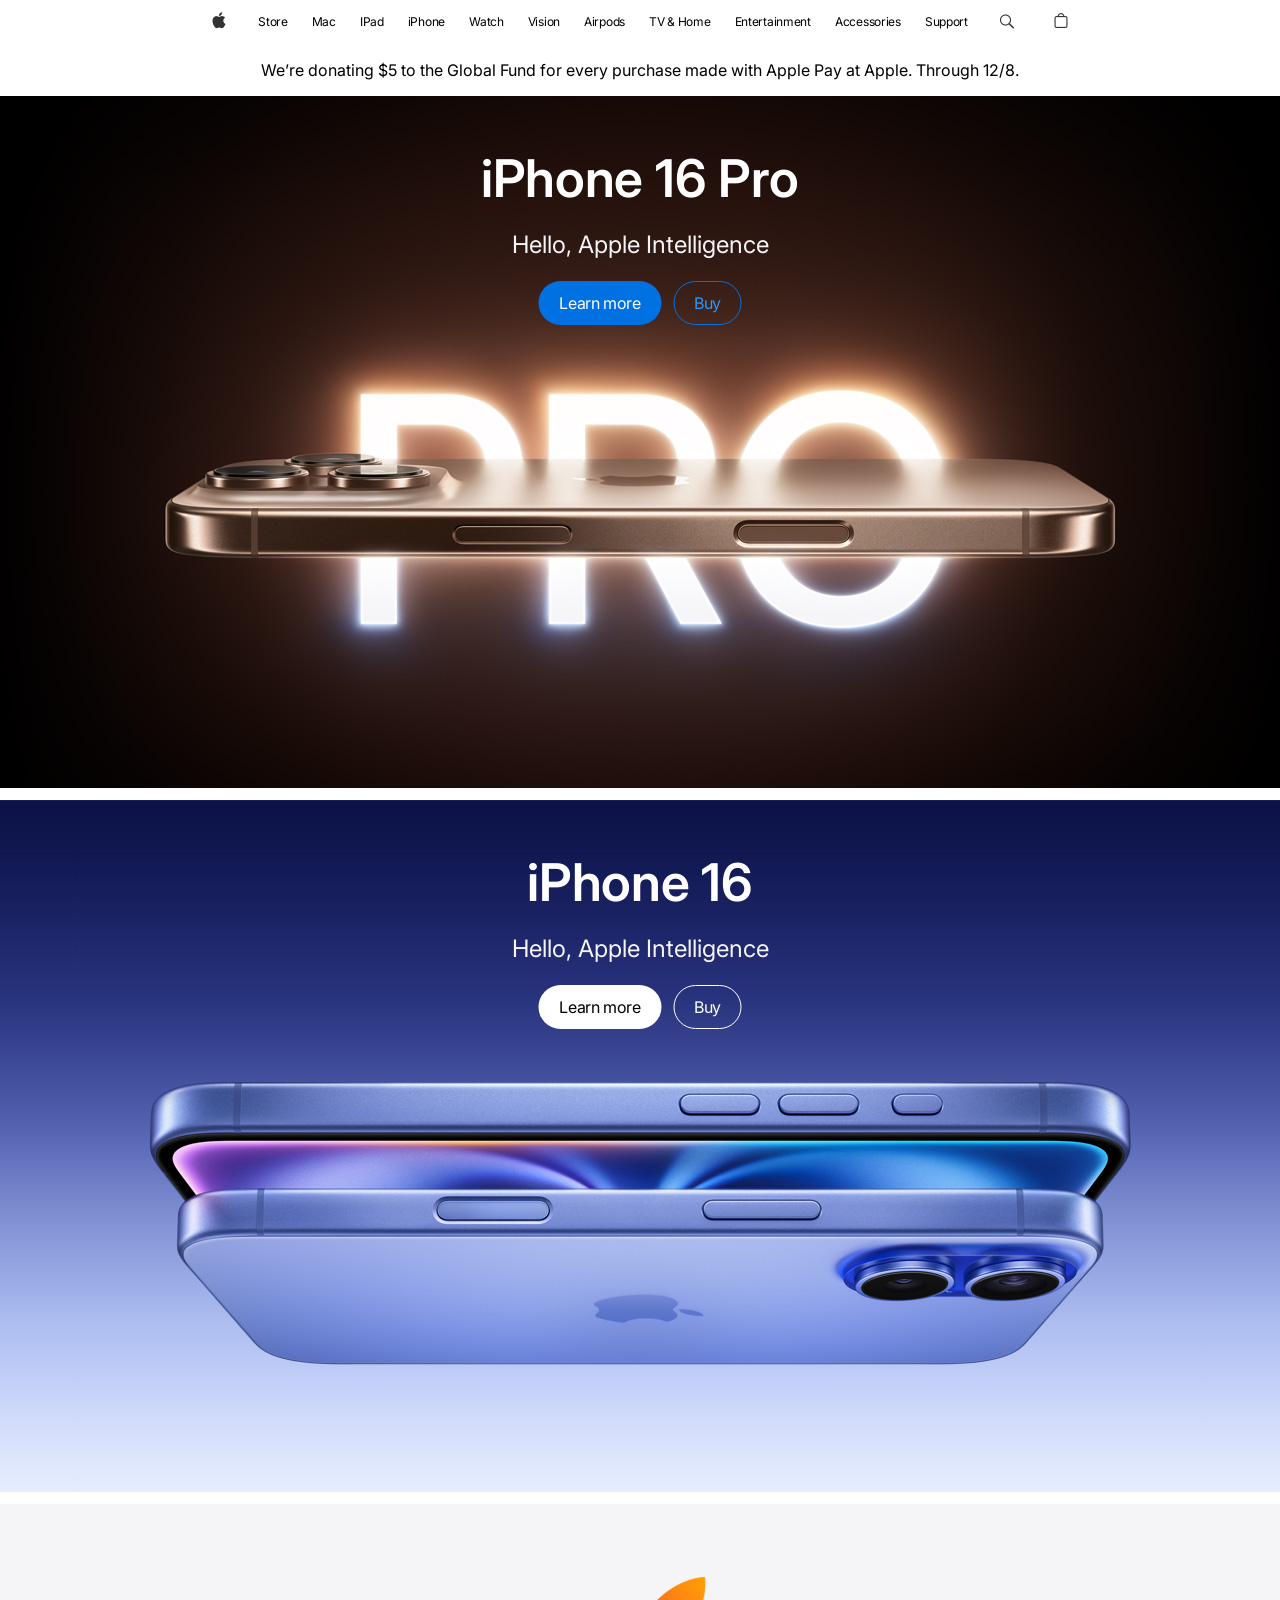
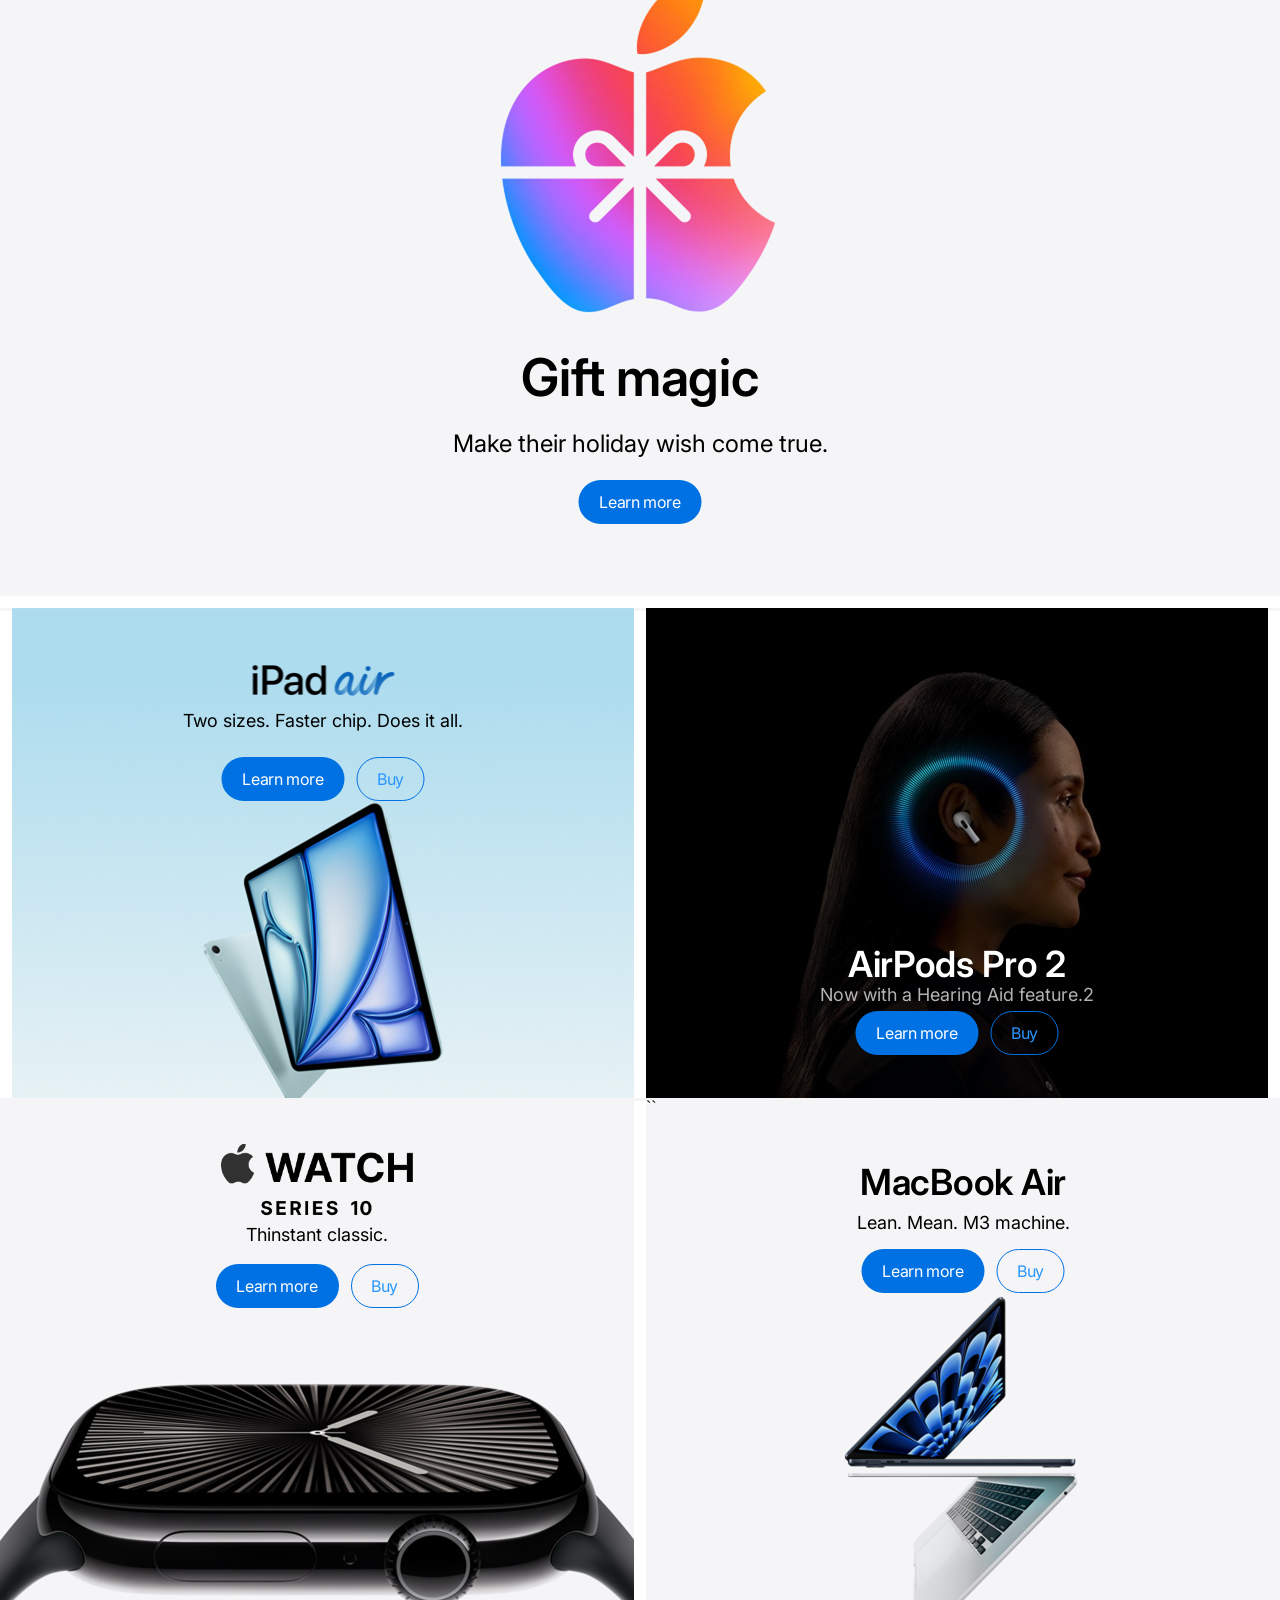
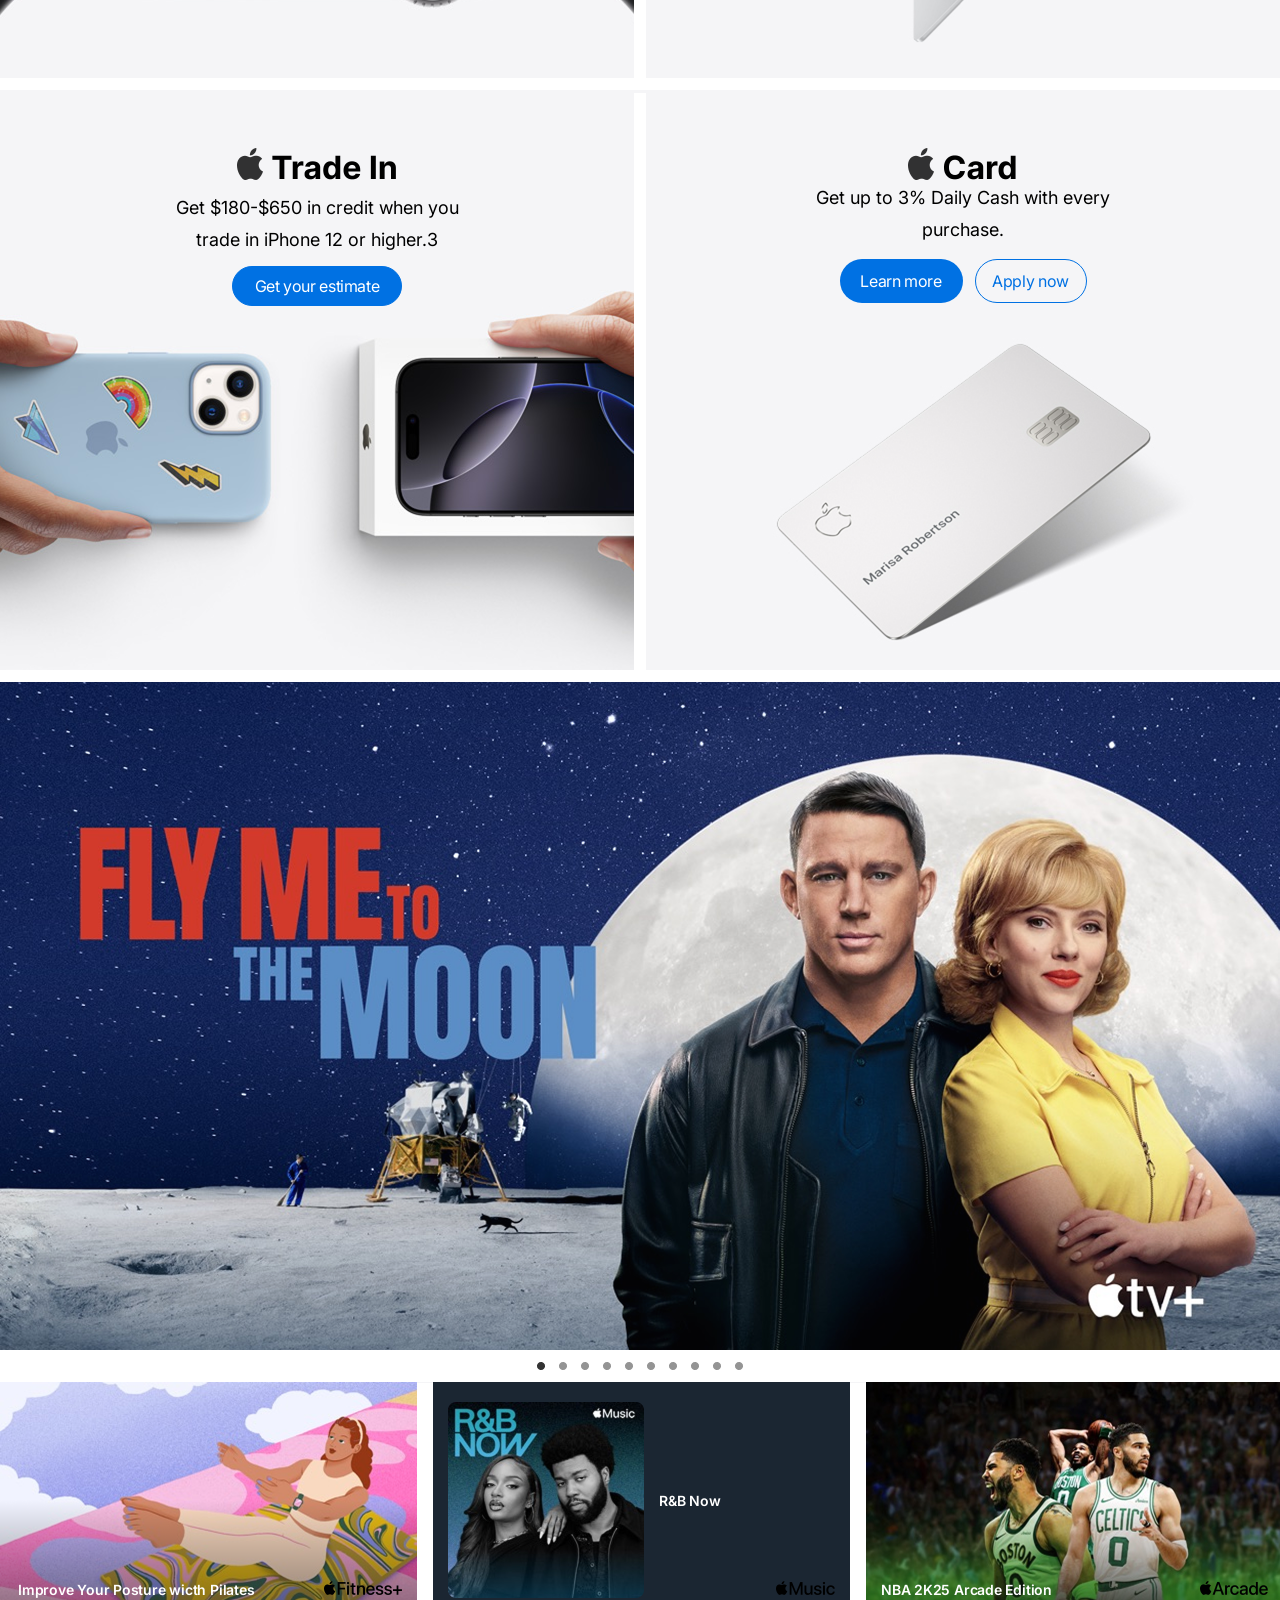
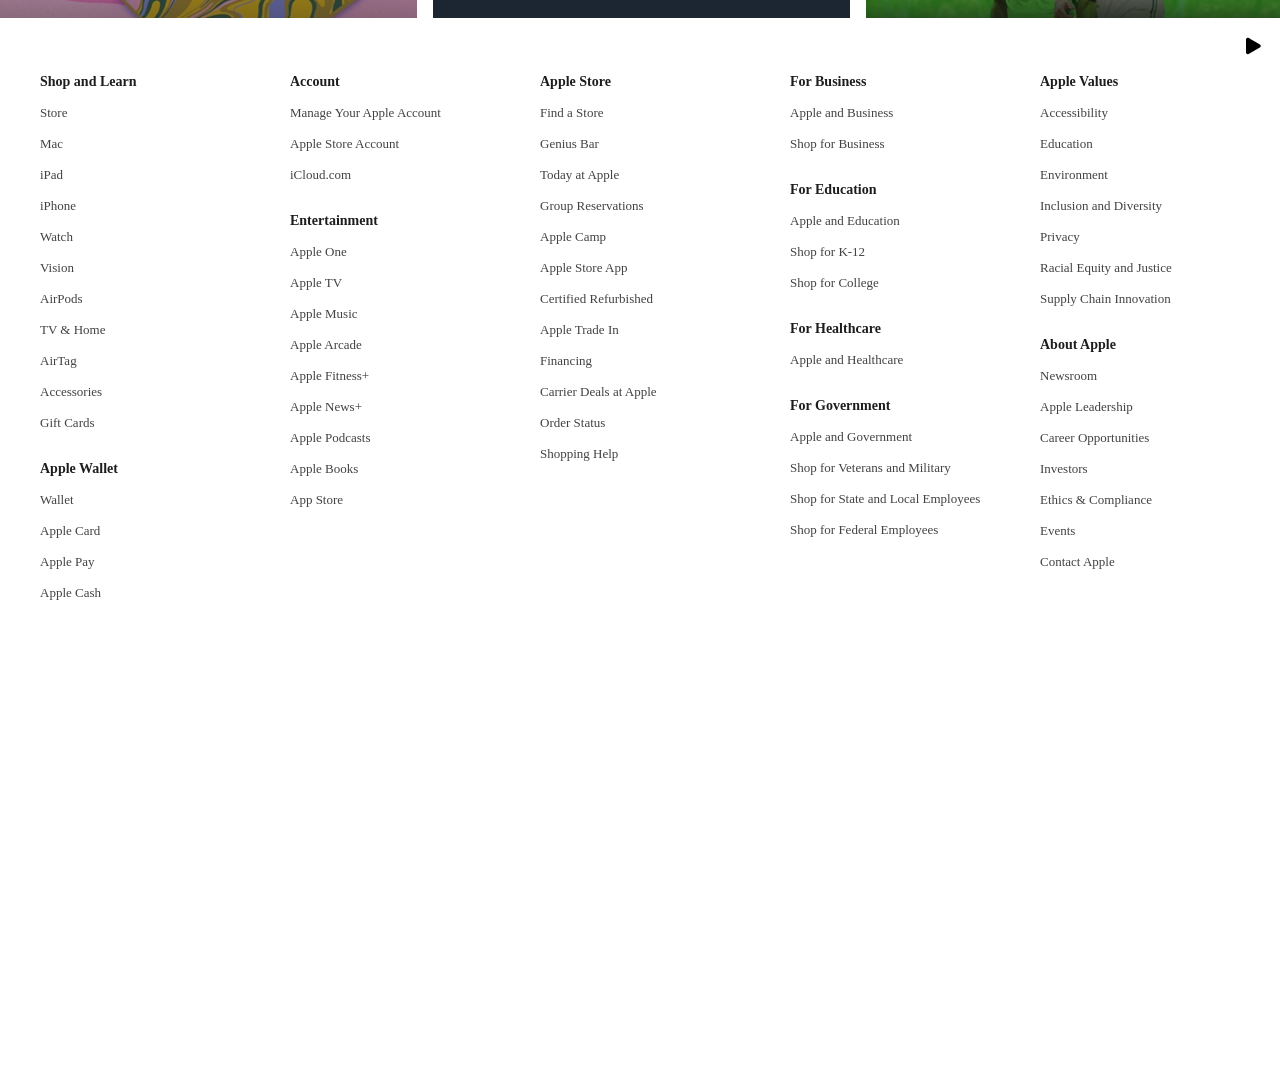
==== commit bfce07bf: "finish" ====
--- a/index.html
+++ b/index.html
@@ -72,9 +72,9 @@
           </div>
         </div>
         <div id="Frame1mobile">
-          <div class="Frame1-1">
-            <span class="Iphone16">iPhone 16 Pro</span>
-            <span class="Helloapple">Hello, Apple Intelligence</span>
+          <div id="FrameBD1">
+            <span class="Iphone16" style="font-size:30px">iPhone 16 Pro</span>
+            <span class="Helloapple" style="font-size: 18px;">Hello, Apple Intelligence</span>
             <div class="Frame1-2">
               <div class="Learn-container">
                 <span class="Learn">Learn more</span>
@@ -117,9 +117,9 @@
           </div>
         </div>
         <div id="Frame2mobile">
-          <div class="Frame1-1">
-            <span class="Iphone16">iPhone 16</span>
-            <span class="Helloapple">Hello, Apple Intelligence</span>
+          <div id="FrameBD2">
+            <span class="Iphone16" style="font-size: 30px;">iPhone 16</span>
+            <span class="Helloapple" style="font-size: 18px;">Hello, Apple Intelligence</span>
             <div class="Frame1-2">
               <div class="Learn-container" style="background-color: white">
                 <span class="Learn" style="color: black">Learn more</span>
@@ -170,13 +170,13 @@
           >
         </div>
         <div id="Frame3mobile">
-          <div class="Frame1-1">
+          <div id="FrameBD3">
             <img
               src="tablet.pictures/Heading2.png"
               width="768px"
               height="39px"
             />
-            <span class="Helloapple" style="color: black"
+            <span class="Helloapple" style="color: black; font-size: 18px;"
               >Two sizes. Faster chip. Does it all.</span
             >
             <div class="Frame1-2">
@@ -188,7 +188,7 @@
               </div>
             </div>
           </div>
-          <span id="Appleintel" style="font-size: 18px"
+          <span id="Appleintel" style="font-size: 18px; width: 180px;"
             >Hello, Apple Intelligence</span
           >
         </div>
@@ -212,7 +212,7 @@
               </div>
             </div>
           </div>
-          <span id="Appleintel">Hello, Apple Intelligence</span>
+          <span id="Appleintel" style="font-size: 18px;">Hello, Apple Intelligence</span>
         </div>
         <div id="airpodtablet">
           <div id="Frameairpodstablet">
@@ -301,8 +301,8 @@
         </div>
 
         <div id="applewatchmobile">
-          <div class="Frame1-1">
-            <div id="watchlogo"></div>
+          <div class="Frame1-1-mobile">
+            <div id="watchlogo-mobile"></div>
             <span
               class="Helloapple"
               style="font-size: 18px; color: black; margin-bottom: 13px"
@@ -322,7 +322,7 @@
 
       <div id="Body-Paints4">
         <div id="applewatch">
-          <div id="applewatchcontainertablet">
+          <div id="applewatchcontainert">
             <div id="watchlogo"></div>
             <span
               class="Helloapple"
@@ -361,14 +361,14 @@
         </div>
 
         <div id="macbookairmobile">
-          <div class="Frame1-1">
+          <div id="FrameBD2">
             <span class="Iphone16" style="font-size: 36px; color: black"
               >MacBook Air</span
             >
             <span
               class="Helloapple"
               style="font-size: 18px; color: black; margin-bottom: 13px"
-              >Thinstant classic.</span
+              >Lean. Mean. M3 machine.</span
             >
             <div class="Frame1-2">
               <div class="Learn-container">
@@ -398,11 +398,11 @@
                 <span class="Buy">Buy</span>
               </div>
             </div>
-          </div>
+          </div>``
         </div>
         <div id="small-business">
           <div id="small-business-con">
-            <span class="Iphone16" style="font-size: 36px; color: black"
+            <span class="Iphone16"
               >Apple for Small Business</span
             >
             <span
@@ -419,7 +419,7 @@
         </div>
         <div id="small-business-mobile">
           <div id="small-business-con">
-            <span class="Iphone16" style="font-size: 36px; color: black"
+            <span class="Iphone16" style="font-size: 30px; color: black"
               >Apple for Small Business</span
             >
             <span
@@ -455,7 +455,7 @@
         </div>
         <div id="careerstablet-mobile">
           <div id="careerstablet-con-mobile">
-            <span class="Iphone16" style="color: black; font-size: 30px"
+            <span class="Iphone16" style="color: black;"
               >Carrier deals at Apple</span
             >
             <span class="Helloapple" style="font-size: 18px; color: black"
@@ -598,16 +598,12 @@
 
       <div id="Body-Paints6-mobile">
         <div class="body-paints-m" id="Body-Paints6-1-mobile"></div>
-        <div class="body-paints-m" id="Body-Paints6-2-mobile">
-          <div id="BP6-container-tablet">
-            <span class="Learn" style="color: black">Stream now</span>
-          </div>
-          <span id="BP6span-tablet" style="font-size: 17px"
-            >Drama · Saoirse Ronan stars in a wartime family epic from director
-            Steve McQueen.</span
-          >
-        </div>
-        <div class="body-paints-m" id="Body-Paints6-3-mobile"></div>
+        <div class="body-paints-m" id="Body-Paints6-2-mobile"></div>
+        <div class="body-paints-m" id="Body-Paints6-4-mobile"></div>
+        <div class="body-paints-m" id="Body-Paints6-5-mobile"></div>
+        <div class="body-paints-m" id="Body-Paints6-6-mobile"></div>
+        <div class="body-paints-m" id="Body-Paints6-7-mobile"></div>
+        <div class="body-paints-m" id="Body-Paints6-8-mobile"></div>
       </div>
 
       <div id="tablelist"></div>
--- a/index.css
+++ b/index.css
@@ -156,6 +156,64 @@
   height: 172px;
   display: flex;
   gap: 20px;
+  background-color: transparent;
+  flex-direction: column;
+  justify-content: center;
+  align-items: center;
+  transform: translateX(-50%);
+  left: 50%;
+}
+
+#FrameBD1 {
+  position: absolute;
+  margin-top: 300px;
+  width: 405px;
+  height: 172px;
+  display: flex;
+  background-color: transparent;
+  flex-direction: column;
+  justify-content: center;
+  align-items: center;
+  transform: translateX(-50%);
+  left: 50%;
+}
+
+#FrameBD2 {
+  position: absolute;
+  margin-top: 36px;
+  width: 405px;
+  height: 172px;
+  display: flex;
+  background-color: transparent;
+  flex-direction: column;
+  justify-content: center;
+  align-items: center;
+  transform: translateX(-50%);
+  left: 50%;
+}
+
+#FrameBD3 {
+  position: absolute;
+  margin-top: 36px;
+  width: 405px;
+  height: 172px;
+  display: flex;
+  background-color: transparent;
+  flex-direction: column;
+  justify-content: center;
+  align-items: center;
+  transform: translateX(-50%);
+  left: 50%;
+  gap: 10px;
+}
+
+
+.Frame1-1-mobile {
+  position: absolute;
+  margin-top: 55px;
+  width: 405px;
+  height: 172px;
+  display: flex;
   background-color: transparent;
   flex-direction: column;
   justify-content: center;
@@ -491,7 +549,7 @@
   margin-top: 16px;
 }
 
-#applewatchcontainertablet {
+#applewatchcontainert {
   display: flex;
   position: absolute;
   transform: translateX(-50%);
@@ -529,9 +587,9 @@
 
 #small-business-con {
   position: absolute;
-  margin-top: 100px;
+  margin-top: 60px;
   width: 257px;
-  height: 116px;
+  height: 168px;
   display: flex;
   background-color: transparent;
   flex-direction: column;
@@ -592,7 +650,6 @@
   align-items: center;
   transform: translateX(-50%);
   left: 50%;
-  gap: 10px;
   display: none;
 }
 
@@ -690,7 +747,7 @@
 
 #Frameairpods {
   position: absolute;
-  margin-top: 390px;
+  margin-top: 300px;
   width: 405px;
   height: 172px;
   display: flex;
@@ -755,13 +812,23 @@
 }
 
 #watchlogo {
-  width: 152px;
+  width: 192px;
   height: 75px;
   background-color: transparent;
   background-image: url("./pictures/Watchframe.png");
   background-position: center;
   background-size: cover;
 }
+
+#watchlogo-mobile {
+  width: 235px;
+  height: 100px;
+  background-color: transparent;
+  background-image: url("./mobile.pictures/Frame42.png");
+  background-position: center;
+  background-size: cover;
+}
+
 
 #Framewatch1 {
   display: flex;
@@ -972,6 +1039,7 @@
   background-size: cover;
   position: relative;
   flex-shrink: 0;
+  width: 274px;
 }
 
 #Body-Paints6-1 {
@@ -986,8 +1054,7 @@
 }
 
 #Body-Paints6-1-mobile {
-  background-image: url("./pictures/Bodypaints6back.png");
-  width: 100%;
+  background-image: url("./mobile.pictures/mobile1.png");
 }
 
 #Body-Paints6-2 {
@@ -1002,8 +1069,7 @@
 }
 
 #Body-Paints6-2-mobile {
-  background-image: url("./pictures/Bodypaints6back.png");
-  width: 100%;
+  background-image: url("./mobile.pictures/mobile2.png");
 }
 
 #Body-Paints6-3 {
@@ -1018,9 +1084,29 @@
 }
 
 #Body-Paints6-3-mobile {
-  width: 100%;
-  background-image: url("./pictures/Bodypaints6back.png");
-}
+  background-image: url("./mobile.pictures/mobile3.png");
+}
+
+#Body-Paints6-4-mobile {
+  background-image: url("./mobile.pictures/mobile4.png");
+}
+
+#Body-Paints6-5-mobile {
+  background-image: url("./mobile.pictures/mobile5.png");
+}
+
+#Body-Paints6-6-mobile {
+  background-image: url("./mobile.pictures/mobile6.png");
+}
+
+#Body-Paints6-7-mobile {
+  background-image: url("./mobile.pictures/mobile7.png");
+}
+
+#Body-Paints6-8-mobile {
+  background-image: url("./mobile.pictures/mobile8.png");
+}
+
 
 #BP6span {
   font-family: "Inter", sans-serif;
--- a/mobile.css
+++ b/mobile.css
@@ -7,11 +7,11 @@
 @media screen and (max-width: 390px) {
   /* Header start */
 
-  html, body {
+  html,
+  body {
     overflow-x: hidden;
     width: 100%;
   }
-
 
   .headermenuitems {
     display: none;
@@ -26,6 +26,12 @@
   }
   #shopicon {
     display: block;
+  }
+
+  #Sectiontext {
+    font-weight: 400;
+    font-family: sans-serif;
+    margin-bottom: 15px;
   }
 
   #hamtdaa {
@@ -125,10 +131,6 @@
     display: none;
   }
 
-  /* #tradeintablet-con {display: none;}
-
-  #careerstablet-con {display: none;} */
-
   #careerstablet-con-mobile {
     display: flex;
   }
@@ -165,4 +167,17 @@
   #Body-Paints7-mobile {
     display: flex;
   }
+
+  #careerstablet-con-mobile .Iphone16 {
+
+  font-weight: 700;
+  font-size: 30px;
+  }
+
+  #small-business-con .Iphone16 {
+    font-size: 30px;
+    color: black;
+    font-weight: 700;
+  }
+
 }
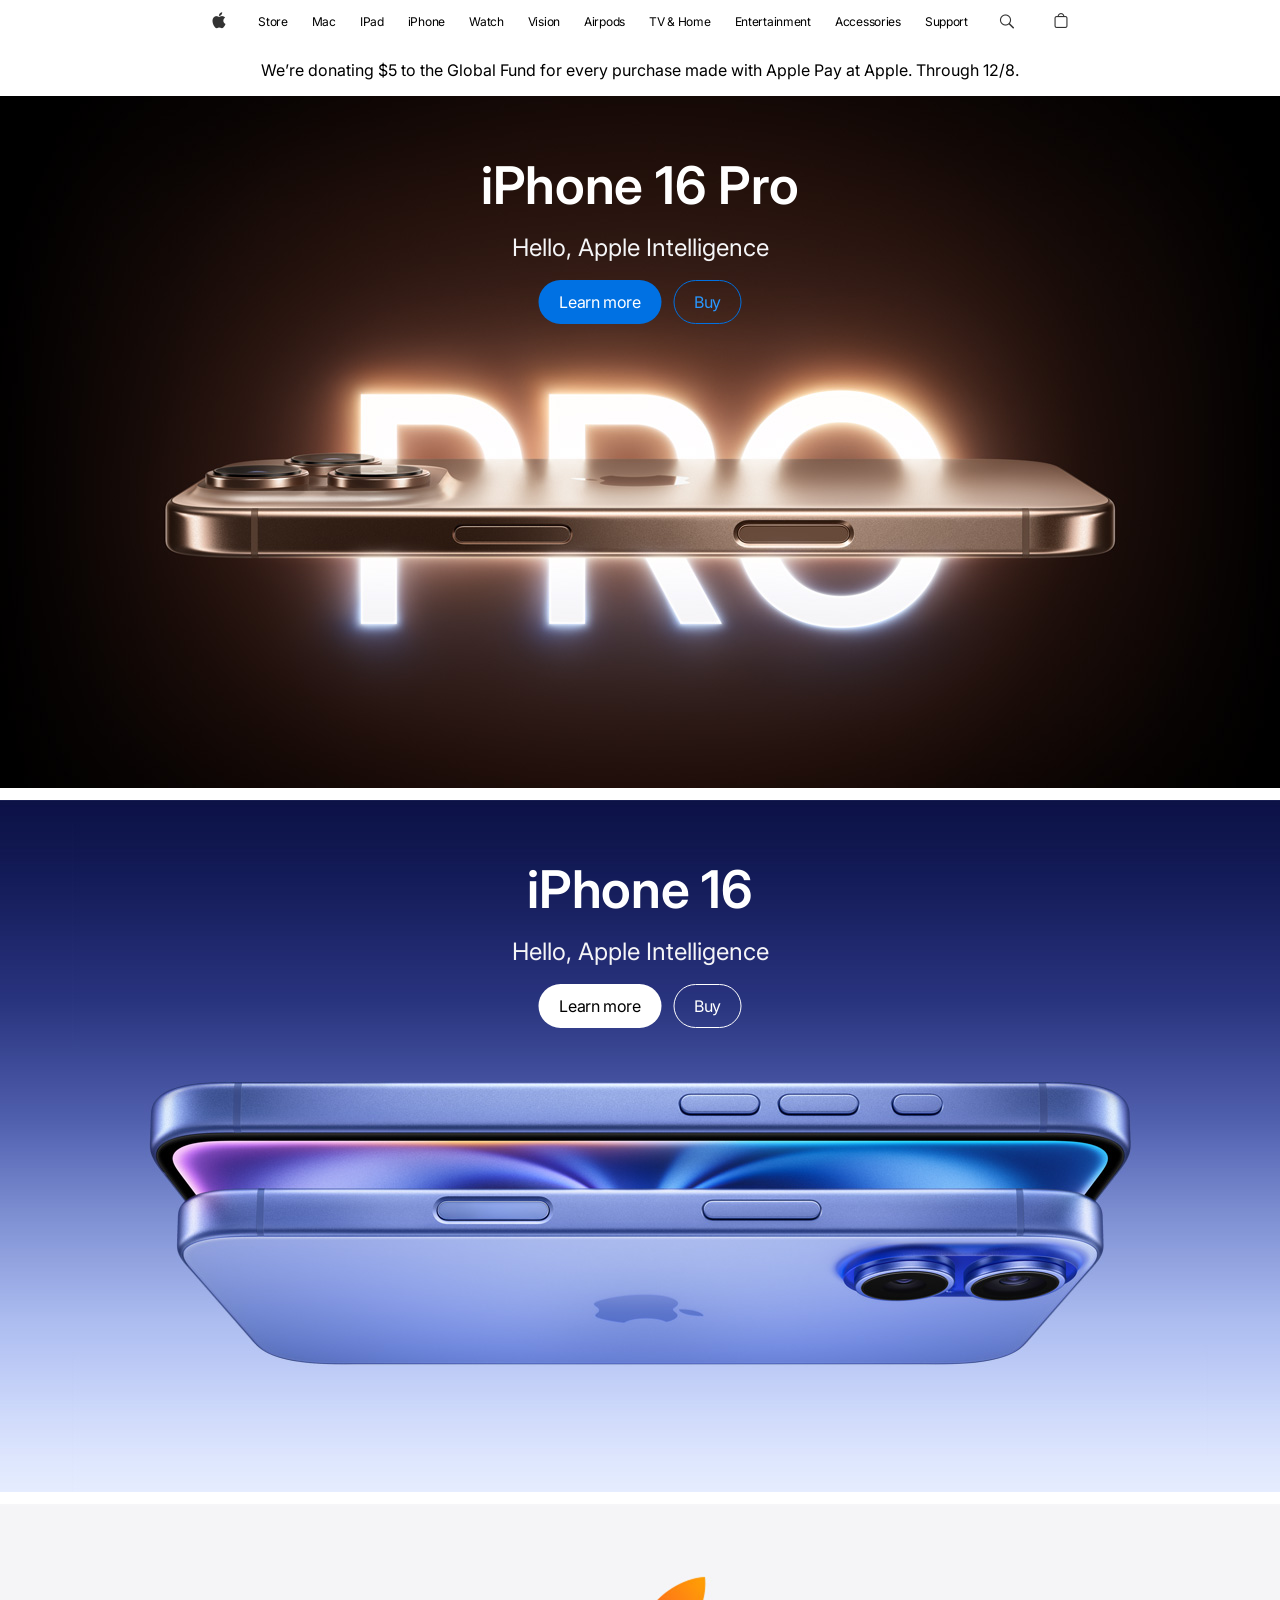
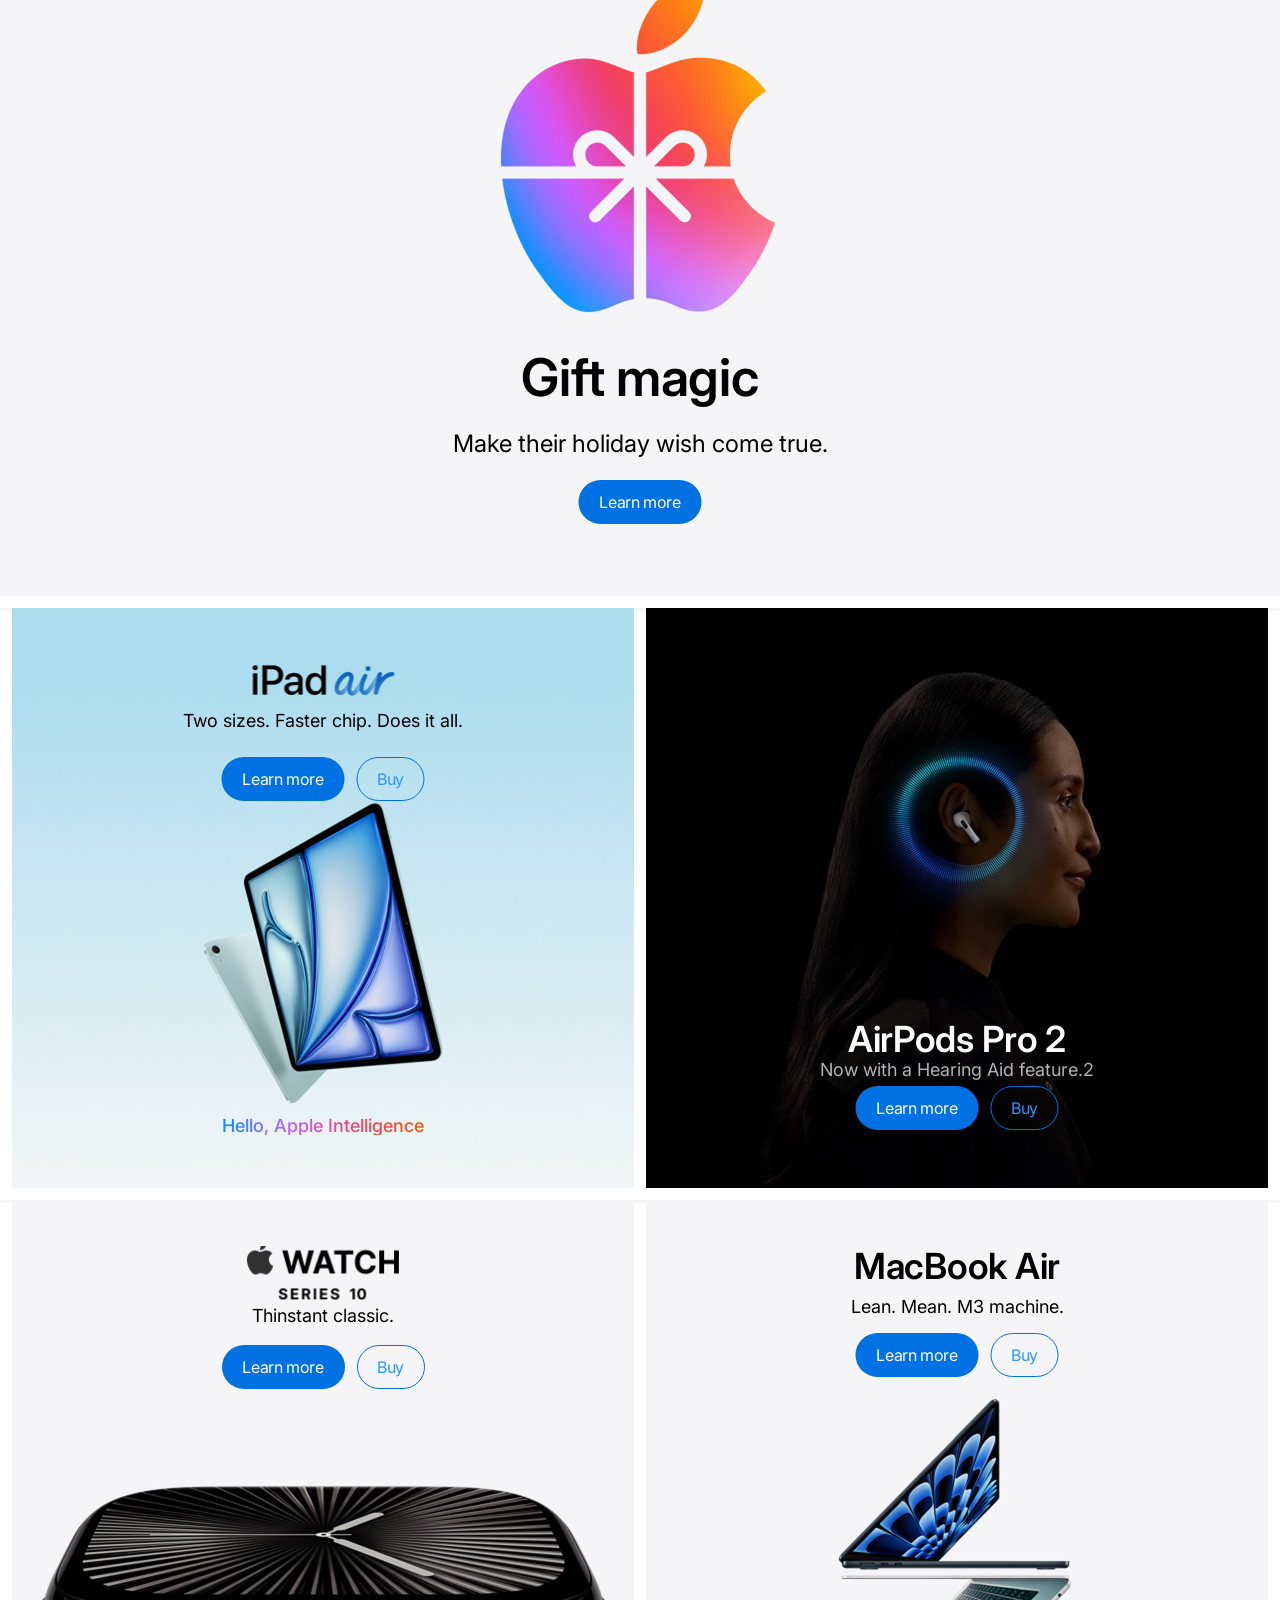
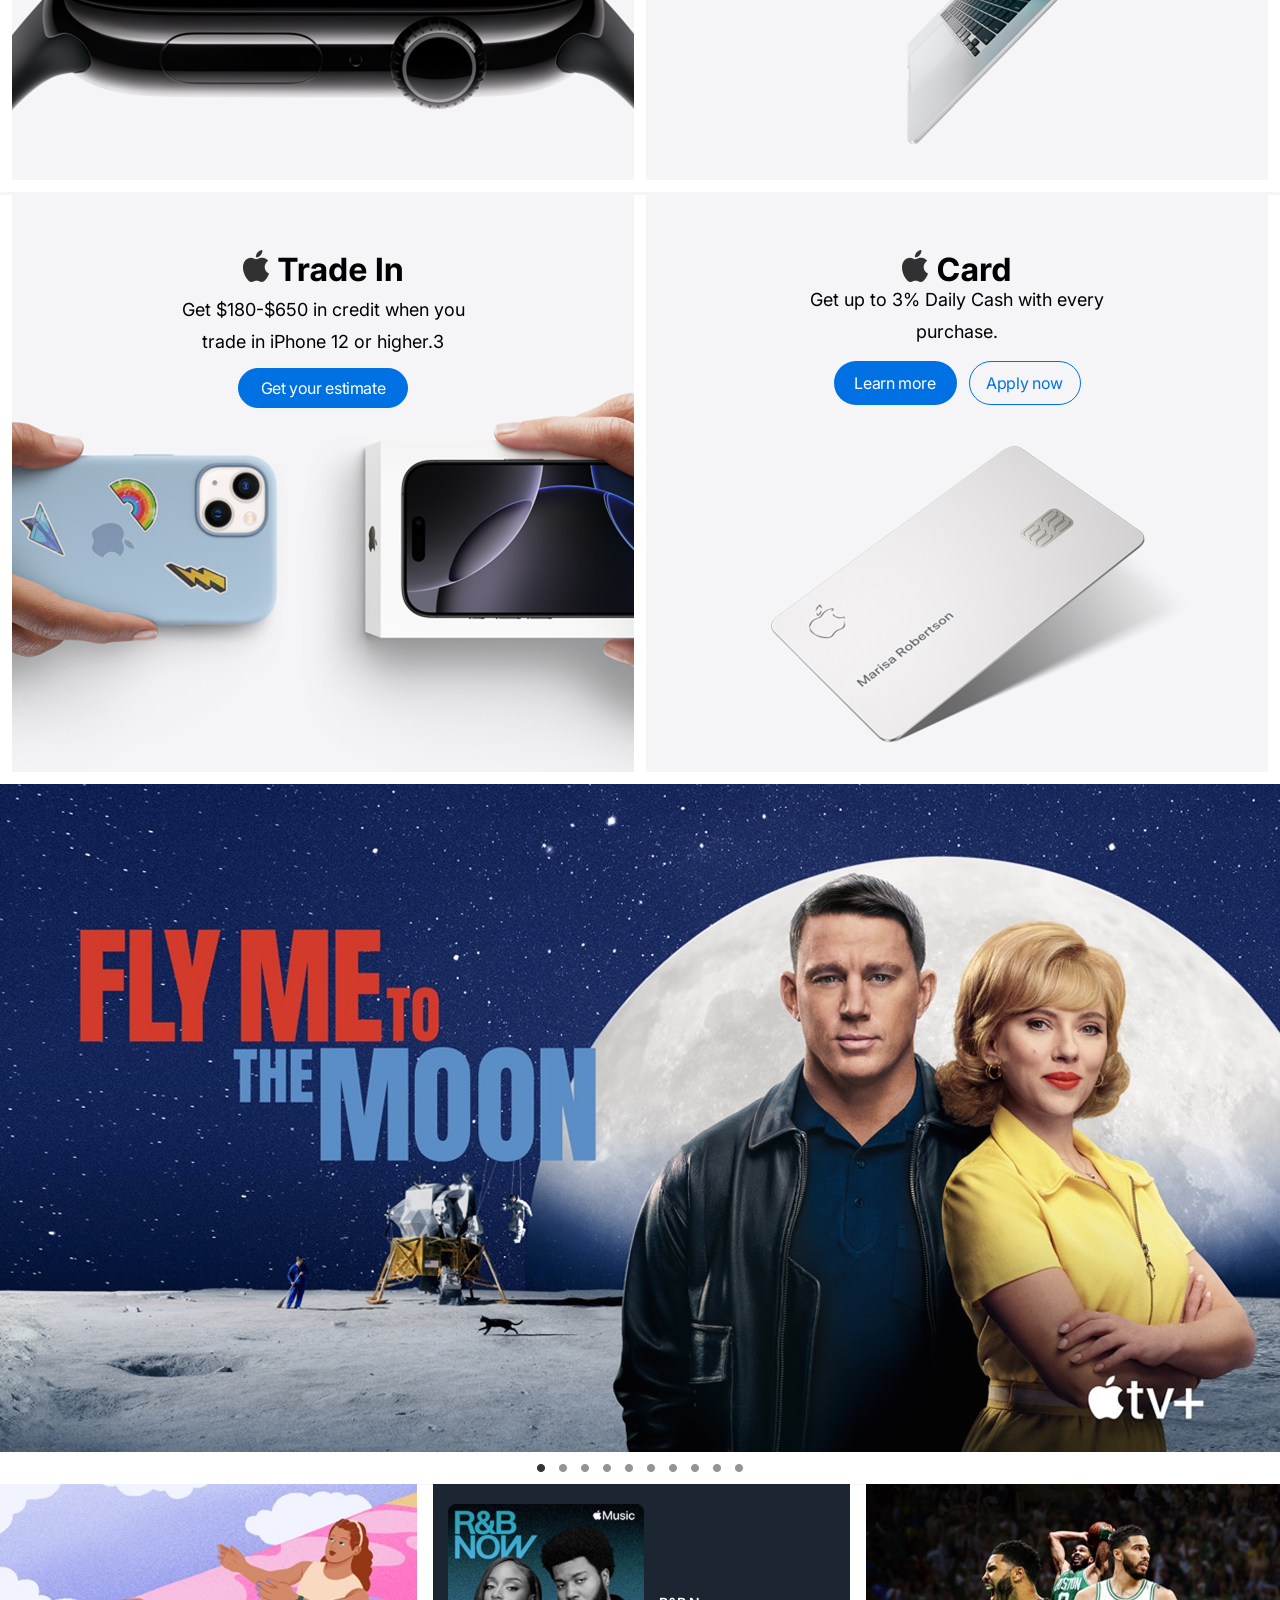
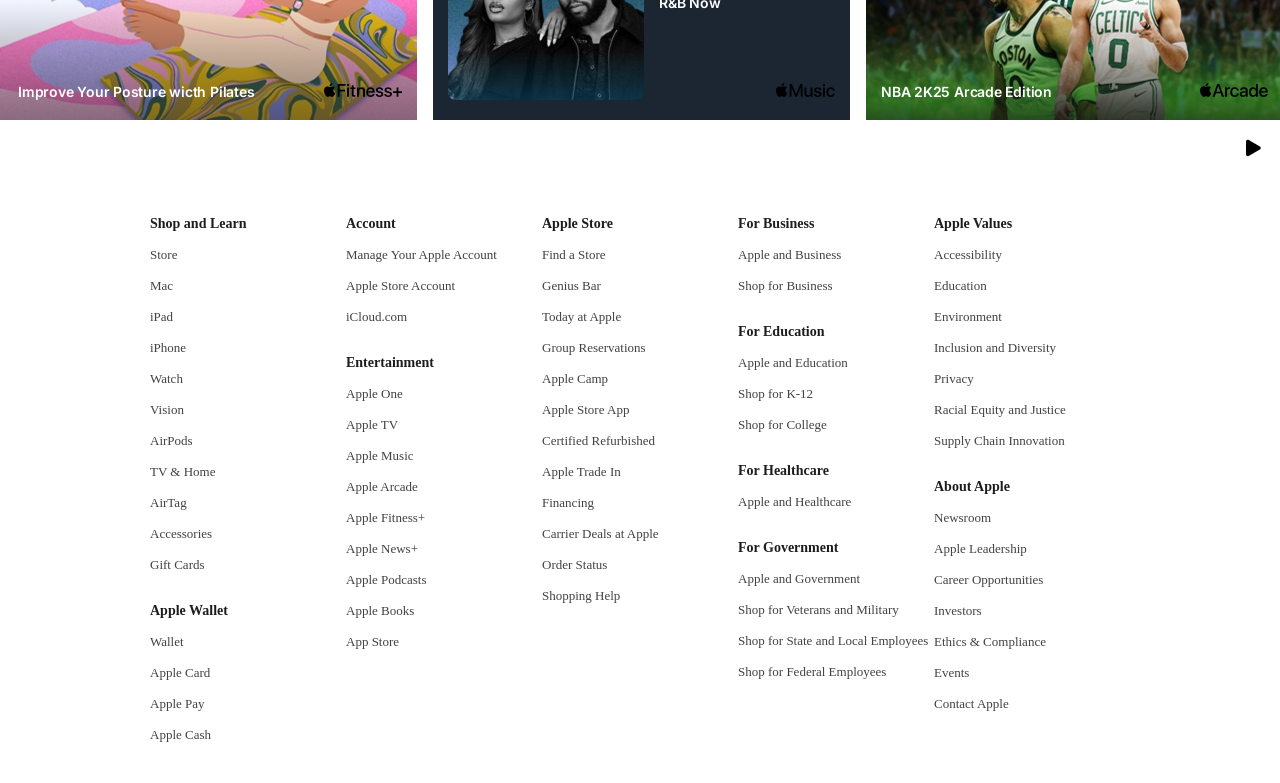
==== commit 6384ef21: "Зөв файлыг дахин орууллаах" ====
--- a/index.html
+++ b/index.html
@@ -9,6 +9,9 @@
     <link rel="stylesheet" href="tablet.css" />
     <link rel="stylesheet" href="mobile.css" />
     <link rel="preconnect" href="https://fonts.gstatic.com" crossorigin />
+    <link rel="preconnect" href="https://fonts.googleapis.com">
+<link rel="preconnect" href="https://fonts.gstatic.com" crossorigin>
+<link href="https://fonts.googleapis.com/css2?family=Inter:wght@400;700&display=swap" rel="stylesheet">
     <link
       href="https://fonts.googleapis.com/css2?family=Inter:wght@400&display=swap"
       rel="stylesheet"
@@ -59,8 +62,8 @@
         </div>
         <div id="Frame1tablet">
           <div class="Frame1-1">
-            <span class="Iphone16">iPhone 16 Pro</span>
-            <span class="Helloapple">Hello, Apple Intelligence</span>
+            <span class="Iphone16tablet">iPhone 16 Pro</span>
+            <span class="Helloappletablet">Hello, Apple Intelligence</span>
             <div class="Frame1-2">
               <div class="Learn-container">
                 <span class="Learn">Learn more</span>
@@ -104,8 +107,8 @@
         </div>
         <div id="Frame2tablet">
           <div class="Frame1-1">
-            <span class="Iphone16">iPhone 16</span>
-            <span class="Helloapple">Hello, Apple Intelligence</span>
+            <span class="Iphone16tablet">iPhone 16</span>
+            <span class="Helloappletablet">Hello, Apple Intelligence</span>
             <div class="Frame1-2">
               <div class="Learn-container" style="background-color: white">
                 <span class="Learn" style="color: black">Learn more</span>
@@ -151,9 +154,9 @@
             <img
               src="tablet.pictures/Heading2.png"
               width="768px"
-              height="39px"
+              height="39px" style="margin-bottom: 8px;"
             />
-            <span class="Helloapple" style="color: black"
+            <span class="Helloappletablet" style="color: black"
               >Two sizes. Faster chip. Does it all.</span
             >
             <div class="Frame1-2">
@@ -218,12 +221,7 @@
           <div id="Frameairpodstablet">
             <span class="Iphone16" style="font-size: 36px">AirPods Pro 4</span>
             <span
-              class="Helloapple"
-              style="
-                font-size: 18px;
-                margin-top: -15px;
-                color: rgba(255, 255, 255, 0.7);
-              "
+              class="Helloappletablet2"
               >Iconic. Now supersonic. Available with Active Noise
               Cancellation.2</span
             >
@@ -239,7 +237,7 @@
         </div>
 
         <div id="airpodmobile">
-          <div id="Frameairpodstablet">
+          <div id="Frameairpodsmobile">
             <span class="Iphone16" style="font-size: 36px">AirPods Pro 4</span>
             <span
               class="Helloapple"
@@ -286,7 +284,7 @@
             <div id="watchlogo"></div>
             <span
               class="Helloapple"
-              style="font-size: 18px; color: black; margin-bottom: 13px"
+              style="font-size: 18px; color: black; margin-bottom: 8px"
               >Thinstant classic.</span
             >
             <div class="Frame1-2">
@@ -340,14 +338,14 @@
           </div>
         </div>
         <div id="macbookairtablet">
-          <div class="Frame1-1">
-            <span class="Iphone16" style="font-size: 36px; color: black"
+          <div id="Frame1-1tablet">
+            <span class="iphone16tablet" style="margin-bottom: 4px;"
               >MacBook Air</span
             >
             <span
               class="Helloapple"
               style="font-size: 18px; color: black; margin-bottom: 13px"
-              >Thinstant classic.</span
+              >Lean. Mean. M3 machine.</span
             >
             <div class="Frame1-2">
               <div class="Learn-container">
@@ -398,11 +396,11 @@
                 <span class="Buy">Buy</span>
               </div>
             </div>
-          </div>``
+          </div>
         </div>
         <div id="small-business">
           <div id="small-business-con">
-            <span class="Iphone16"
+            <span id="iphone16tablethwhite"
               >Apple for Small Business</span
             >
             <span
@@ -439,7 +437,7 @@
       <div id="Body-Paints5">
         <div id="careerstablet">
           <div id="careerstablet-con">
-            <span class="Iphone16" style="color: black; font-size: 30px"
+            <span id="Iphone16carrier"
               >Carrier deals at Apple</span
             >
             <span class="Helloapple" style="font-size: 18px; color: black"
@@ -525,7 +523,7 @@
           <div id="tradeintablet-con-mobile">
             <img
               src="tablet.pictures/Frame5.png"
-              style="width: 285px; height: 34px"
+              style="width: 285px; height: 34px; margin-bottom: 10px;"
             />
             <span
               class="Helloapple"
@@ -533,6 +531,7 @@
                 font-size: 18px;
                 margin-top: -15px;
                 color: rgba(8, 8, 8, 0.7);
+                margin-bottom: 2px;
               "
               >Get $180–$650 in credit when you trade in iPhone 12 or
               higher.4</span
--- a/index.css
+++ b/index.css
@@ -126,7 +126,7 @@
 #Frame1tablet {
   display: none;
   flex-direction: column;
-  width: 768px;
+  width: 100%;
   height: 650px;
   gap: 12px;
   opacity: 1;
@@ -139,7 +139,7 @@
 #Frame1mobile {
   display: none;
   flex-direction: column;
-  width: 390px;
+  width: 100%;
   height: 500px;
   gap: 12px;
   opacity: 1;
@@ -151,11 +151,25 @@
 
 .Frame1-1 {
   position: absolute;
-  margin-top: 55px;
+  margin-top: 58px;
   width: 405px;
   height: 172px;
   display: flex;
-  gap: 20px;
+  background-color: transparent;
+  flex-direction: column;
+  justify-content: center;
+  align-items: center;
+  transform: translateX(-50%);
+  left: 50%;
+  gap:16px;
+}
+
+#Frame1-1tablet{
+position: absolute;
+  margin-top: 42px;
+  width: 257px;
+  height: 172px;
+  display: flex;
   background-color: transparent;
   flex-direction: column;
   justify-content: center;
@@ -206,7 +220,6 @@
   left: 50%;
   gap: 10px;
 }
-
 
 .Frame1-1-mobile {
   position: absolute;
@@ -239,6 +252,53 @@
   color: white;
 }
 
+.Iphone16tablet {
+  font-family: "Inter", sans-serif;
+  font-weight: 600;
+  font-style: normal;
+  font-size: 42px;
+  line-height: 60px;
+  letter-spacing: -0.28px;
+  text-align: center;
+  color: white;
+  margin-top: 60px;
+}
+
+.iphone16tablet {
+  font-family: 'Inter', sans-serif;
+  font-weight: 700; 
+  font-style: normal;
+  font-size: 30px;
+  line-height: 20px;
+  letter-spacing: 0px;
+  text-align: center;
+  vertical-align: middle;
+  color: #1D1D1F; }
+
+#Iphone16carrier{
+  color: #1D1D1F;
+  font-family: "Inter", sans-serif;
+  font-weight: 700;
+  font-style: normal;
+  font-size: 30px;
+  line-height: 36px;
+  letter-spacing: 0px;
+  text-align: center;
+  vertical-align: middle;
+}
+
+#iphone16tablethwhite {
+  color: #1D1D1F;
+  font-family: "Inter", sans-serif;
+  font-weight: 700;
+  font-style: normal;
+  font-size: 30px;
+  line-height: 36px;
+  letter-spacing: 0px;
+  text-align: center;
+  vertical-align: middle;
+}
+
 .Helloapple {
   font-family: "Inter", sans-serif;
   font-weight: 400;
@@ -250,6 +310,32 @@
   color: #f5f5f7;
 }
 
+.Helloappletablet {
+  font-family: "Inter", sans-serif;
+  font-weight: 400;
+  font-style: normal;
+  font-size: 22px;
+  line-height: 32px;
+  letter-spacing: 0;
+  text-align: center;
+  color: #f5f5f7;
+  margin-bottom: 16px;
+}
+
+.Helloappletablet2 {
+  font-family: 'Inter', sans-serif;
+  font-weight: 400;
+  font-size: 18px;
+  line-height: 20px;
+  letter-spacing: 0px;
+  text-align: center;
+  vertical-align: middle;
+  color: #F5F5F7;
+  margin-bottom: 16px;
+  opacity: 0.8;
+}
+
+
 .Learn {
   font-family: "Inter", sans-serif;
   font-weight: 400;
@@ -332,7 +418,7 @@
 #Frame2tablet {
   display: none;
   flex-direction: column;
-  width: 768px;
+  width: 100%;
   height: 650px;
   gap: 12px;
   opacity: 1;
@@ -345,7 +431,7 @@
 #Frame2mobile {
   display: none;
   flex-direction: column;
-  width: 390px;
+  width: 100%;
   height: 500px;
   gap: 12px;
   opacity: 1;
@@ -380,7 +466,7 @@
 #Frame3tablet {
   display: none;
   flex-direction: column;
-  width: 768px;
+  width: 100%;
   height: 650px;
   gap: 12px;
   opacity: 1;
@@ -393,7 +479,7 @@
 #Frame3mobile {
   display: none;
   flex-direction: column;
-  width: 390px;
+  width: 100%;
   height: 500px;
   gap: 12px;
   opacity: 1;
@@ -423,11 +509,13 @@
 #Body-Paints3 {
   width: 100%;
   opacity: 1;
-  height: 490px;
   background: linear-gradient(180deg, #f5f5f7 0.59%, #ffffff 0.59%);
   margin-top: 12px;
   display: flex;
   flex-direction: row;
+  justify-content: center;
+  padding: 0 12px;
+  box-sizing: border-box;
   gap: 12px;
 }
 
@@ -441,7 +529,6 @@
   background-position: center;
   background-size: cover;
   position: relative;
-  margin-left: 12px;
 }
 
 #airpods {
@@ -454,7 +541,6 @@
   background-image: url("./pictures/Figure1.png");
   background-position: center;
   background-size: cover;
-  margin-right: 12px;
   position: relative;
 }
 
@@ -475,7 +561,7 @@
 #airpodtablet {
   display: none;
   flex-direction: column;
-  width: 366px;
+  width: auto;
   height: 490px;
   gap: 12px;
   opacity: 1;
@@ -484,12 +570,14 @@
   background-size: cover;
   margin-left: 12px;
   position: relative;
+  flex: 1;
+  margin: 0;
 }
 
 #airpodmobile {
   display: none;
   flex-direction: column;
-  width: 390px;
+  width: 100%;
   height: 500px;
   gap: 12px;
   opacity: 1;
@@ -502,19 +590,21 @@
 #applewatchtablet {
   display: none;
   flex-direction: column;
-  width: 366px;
+  width: auto;
   height: 490px;
   opacity: 1;
   background-image: url("./tablet.pictures/Figure7.png");
   background-position: center;
   background-size: cover;
   position: relative;
+  flex: 1;
+  margin: 0;
 }
 
 #applewatchmobile {
   display: none;
   flex-direction: column;
-  width: 390px;
+  width: 100%;
   height: 500px;
   opacity: 1;
   background-image: url("./tablet.pictures/Figure7.png");
@@ -526,7 +616,7 @@
 #macbookairtablet {
   display: none;
   flex-direction: column;
-  width: 366px;
+  width: auto;
   height: 490px;
   opacity: 1;
   background-image: url("./tablet.pictures/Figure8.png");
@@ -534,12 +624,14 @@
   background-size: cover;
   position: relative;
   margin-top: 12px;
+  flex: 1;
+  margin: 0;
 }
 
 #macbookairmobile {
   display: none;
   flex-direction: column;
-  width: 390px;
+  width: 100%;
   height: 500px;
   opacity: 1;
   background-image: url("./tablet.pictures/Figure8.png");
@@ -563,7 +655,7 @@
 #small-business {
   display: none;
   flex-direction: column;
-  width: 366px;
+  width: auto;
   height: 490px;
   opacity: 1;
   background-image: url("./tablet.pictures/Figure9.png");
@@ -571,12 +663,14 @@
   background-size: cover;
   position: relative;
   margin-top: 12px;
+  flex: 1;
+  margin: 0;
 }
 
 #small-business-mobile {
   display: none;
   flex-direction: column;
-  width: 390px;
+  width: 100%;
   height: 500px;
   opacity: 1;
   background-image: url("./tablet.pictures/Figure9.png");
@@ -587,8 +681,8 @@
 
 #small-business-con {
   position: absolute;
-  margin-top: 60px;
-  width: 257px;
+  margin-top: 70px;
+  width: 280px;
   height: 168px;
   display: flex;
   background-color: transparent;
@@ -602,19 +696,21 @@
 #careerstablet {
   display: none;
   flex-direction: column;
-  width: 366px;
+  width: auto;
   height: 490px;
   opacity: 1;
   background-image: url("./tablet.pictures/Figure10.png");
   background-position: center;
   background-size: cover;
   position: relative;
+  flex: 1;
+  margin: 0;
 }
 
 #careerstablet-mobile {
   display: none;
   flex-direction: column;
-  width: 390px;
+  width: 100%;
   height: 500px;
   opacity: 1;
   background-image: url("./tablet.pictures/Figure10.png");
@@ -624,6 +720,21 @@
 }
 
 #careerstablet-con {
+  position: absolute;
+  margin-top: 296px;
+  width: 320px;
+  height: 152px;
+  display: flex;
+  background-color: transparent;
+  flex-direction: column;
+  justify-content: center;
+  align-items: center;
+  transform: translateX(-50%);
+  left: 50%;
+  gap: 10px;
+}
+
+#careerstablet-con-mobile {
   position: absolute;
   margin-top: 296px;
   width: 314px;
@@ -635,40 +746,27 @@
   align-items: center;
   transform: translateX(-50%);
   left: 50%;
-  gap: 10px;
-}
-
-#careerstablet-con-mobile {
-  position: absolute;
-  margin-top: 296px;
-  width: 314px;
-  height: 152px;
-  display: flex;
-  background-color: transparent;
-  flex-direction: column;
-  justify-content: center;
-  align-items: center;
-  transform: translateX(-50%);
-  left: 50%;
   display: none;
 }
 
 #tradeintablet {
   display: none;
   flex-direction: column;
-  width: 366px;
+  width: auto;
   height: 490px;
   opacity: 1;
   background-image: url("./tablet.pictures/Figure11.png");
   background-position: center;
   background-size: cover;
   position: relative;
+  flex: 1;
+  margin: 0;
 }
 
 #tradeintablet-mobile {
   display: none;
   flex-direction: column;
-  width: 390px;
+  width: 100%;
   height: 500px;
   opacity: 1;
   background-image: url("./tablet.pictures/Figure11.png");
@@ -695,7 +793,7 @@
 #tradeintablet-con-mobile {
   position: absolute;
   margin-top: 51px;
-  width: 314px;
+  width: 354px;
   height: 152px;
   display: flex;
   background-color: transparent;
@@ -747,7 +845,7 @@
 
 #Frameairpods {
   position: absolute;
-  margin-top: 300px;
+  margin-top: 375px;
   width: 405px;
   height: 172px;
   display: flex;
@@ -761,7 +859,7 @@
 
 #Frameairpodstablet {
   position: absolute;
-  margin-top: 287px;
+  margin-top: 267px;
   width: 261px;
   height: 161px;
   background-color: transparent;
@@ -772,6 +870,21 @@
   left: 50%;
   display: none;
 }
+
+#Frameairpodsmobile {
+  position: absolute;
+  margin-top: 267px;
+  width: 261px;
+  height: 161px;
+  background-color: transparent;
+  flex-direction: column;
+  justify-content: center;
+  align-items: center;
+  transform: translateX(-50%);
+  left: 50%;
+  display: none;
+}
+
 
 #Framewatchtablet {
   position: absolute;
@@ -795,8 +908,11 @@
   background: linear-gradient(180deg, #f5f5f7 0.59%, #ffffff 0.59%);
   display: flex;
   flex-direction: row;
-  gap: 12px;
-  justify-content: center;
+  justify-content: center;
+  padding: 0 12px;
+  box-sizing: border-box;
+  gap: 12px;
+  margin-top: 12px
 }
 
 #applewatch {
@@ -812,8 +928,8 @@
 }
 
 #watchlogo {
-  width: 192px;
-  height: 75px;
+  width: 152px;
+  height: 54px;
   background-color: transparent;
   background-image: url("./pictures/Watchframe.png");
   background-position: center;
@@ -829,7 +945,6 @@
   background-size: cover;
 }
 
-
 #Framewatch1 {
   display: flex;
   flex-direction: row;
@@ -861,7 +976,7 @@
 }
 
 #Framemacbook {
-  margin-top: 38px;
+  margin-top: 20px;
   width: 405px;
   height: 172px;
   display: flex;
@@ -886,6 +1001,8 @@
   gap: 12px;
   justify-content: center;
   margin-top: 12px;
+  padding: 0 12px;
+  box-sizing: border-box;
 }
 
 #tradeinbackground {
@@ -1106,7 +1223,6 @@
 #Body-Paints6-8-mobile {
   background-image: url("./mobile.pictures/mobile8.png");
 }
-
 
 #BP6span {
   font-family: "Inter", sans-serif;
@@ -1323,15 +1439,17 @@
 /* Body paints 9 starts */
 
 #Body-paints9 {
-  height: 1000px;
-  width: 100%;
+  height: auto; 
+  padding-top: 40px; 
+  padding-bottom: 40px;
+  width: 100%;
+  max-width: 980px; 
+  margin: 0 auto; 
   background-color: white;
   position: relative;
   display: flex;
   flex-direction: row;
-  gap: 50px;
-  justify-content: center;
-  max-width: 1920px;
+  justify-content: space-between;
 }
 
 .BD9Header {
@@ -1347,11 +1465,11 @@
 }
 
 .BD9con {
-  height: 800px;
-  width: 200px;
+  width: auto; 
+  flex: 1; 
   gap: 30px;
   display: flex;
-  flex-direction: column;
+  flex-direction: column
 }
 
 .BD9incon {
--- a/tablet.css
+++ b/tablet.css
@@ -1,26 +1,15 @@
-* {
-  margin: 0;
-  padding: 0;
-  box-sizing: border-box;
-}
-
-@media screen and (max-width: 768px) {
-  /* Header start */
-
-  .headermenuitems {
-    display: none;
-  }
-
+@media screen and (min-width: 768px) and (max-width: 1024px) {
+  /* --- Header хэсэг --- */
+  .headermenuitems { display: none; }
+  
   #Headermenuback {
     display: flex;
     justify-content: space-between;
     width: 100%;
     padding: 0 16px;
   }
-
-  #shopicon {
-    display: block;
-  }
+  
+  #shopicon { display: block; }
 
   #hamtdaa {
     display: flex;
@@ -29,129 +18,41 @@
     gap: 16px;
   }
 
-  /* Body paints 0 start */
-
-  #Frame1tablet {
-    display: flex;
-  }
-
-  #Frame1 {
-    display: none;
-  }
-
-  /* Body paints 1 start */
-
-  #Frame2tablet {
-    display: flex;
-  }
-
-  #Frame2 {
-    display: none;
-  }
-
-  #Frame3 {
-    display: none;
-  }
-
-  #Frame3tablet {
-    display: flex;
-  }
-
-  /* Body paints 4 50% */
-
-  #airpodtablet {
-    display: flex;
-  }
-
-  #ipadair {
-    display: none;
-  }
-
-  #applewatchtablet {
-    display: flex;
-  }
-
-  #airpods {
-    display: none;
-  }
-
-  #Frameairpodstablet {
-    display: flex;
-  }
-
-  #macbookairtablet {
-    display: flex;
-  }
-
-  #applewatch {
-    display: none;
-  }
-
-  #macbookair {
-    display: none;
-  }
-
-  #Body-Paints7 {
-    display: none;
-  }
-
-  #Body-Paints6 {
-    display: none;
-  }
-
-  #tablelist {
-    display: none;
-  }
-
-  #small-business {
-    display: flex;
-  }
-
-  #Framewatchtablet {
-    display: flex;
-  }
-
-  #Body-Paints5 {
-    display: flex;
-  }
-
-  #careerstablet {
-    display: flex;
-  }
-
-  #tradeintablet {
-    display: flex;
-  }
-
-  #tradeinbackground {
-    display: none;
-  }
-
-  #Cardbackground {
-    display: none;
-  }
-
-  #Body-Paints6-tablet {
-    display: flex;
-  }
-
-  #BP6-container-tablet {
-    display: flex;
-  }
-
-  #BP6span-tablet {
-    display: flex;
-  }
-
+  /* --- Харагдах элементүүд (display: flex) --- */
+  #Frame1tablet, 
+  #Frame2tablet, 
+  #Frame3tablet, 
+  #airpodtablet, 
+  #applewatchtablet, 
+  #Frameairpodstablet, 
+  #macbookairtablet, 
+  #small-business, 
+  #Framewatchtablet, 
+  #Body-Paints5, 
+  #careerstablet, 
+  #tradeintablet, 
+  #Body-Paints6-tablet, 
+  #BP6-container-tablet, 
+  #BP6span-tablet, 
   #Body-Paints7-tablet {
     display: flex;
   }
 
-  #Body-paints8 {
-    display: none;
-  }
-
+  /* --- Нуух элементүүд (display: none) --- */
+  #Frame1, 
+  #Frame2, 
+  #Frame3, 
+  #ipadair, 
+  #airpods, 
+  #applewatch, 
+  #macbookair, 
+  #Body-Paints7, 
+  #Body-Paints6, 
+  #tablelist, 
+  #tradeinbackground, 
+  #Cardbackground, 
+  #Body-paints8, 
   #Body-paints9 {
     display: none;
   }
-}
+}
--- a/mobile.css
+++ b/mobile.css
@@ -4,19 +4,16 @@
   box-sizing: border-box;
 }
 
-@media screen and (max-width: 390px) {
-  /* Header start */
-
+@media screen and (min-width: 390px) and (max-width: 767px) {
   html,
   body {
     overflow-x: hidden;
     width: 100%;
   }
 
-  .headermenuitems {
-    display: none;
-  }
-
+  /* --- Header хэсэг --- */
+  .headermenuitems { display: none; }
+  
   #Headermenuback {
     display: flex;
     justify-content: space-between;
@@ -24,9 +21,8 @@
     padding: 0 16px;
     max-width: none;
   }
-  #shopicon {
-    display: block;
-  }
+  
+  #shopicon { display: block; }
 
   #Sectiontext {
     font-weight: 400;
@@ -41,143 +37,70 @@
     gap: 16px;
   }
 
-  #Frame1 {
+  /* --- Frame болон Зургийн тохиргоо (Desktop/Tablet-ийг нуух) --- */
+  #Frame1, #Frame1tablet, #Frame2, #Frame2tablet, #Frame3, #Frame3tablet,
+  #airpodtablet, #applewatchtablet, #macbookairtablet,
+  #small-business, #careerstablet, #tradeintablet,
+  #tradeinbackground, #Cardbackground,
+  #Body-Paints6-tablet, #Body-Paints7-tablet,
+  #Body-paints9, #ipadair, #airpods, #applewatch, #macbookair,
+  #Body-Paints6, #Body-Paints7 {
     display: none;
   }
 
-  #Frame1tablet {
-    display: none;
-  }
-
-  #Frame1mobile {
+  /* (Mobile харагдах байдал) */
+  #Frame1mobile, #Frame2mobile, #Frame3mobile,
+  #airpodmobile, #applewatchmobile, #macbookairmobile,
+  #small-business-mobile, #careerstablet-mobile, #tradeintablet-mobile,
+  #careerstablet-con-mobile, #tradeintablet-con-mobile,
+  #Body-Paints6-mobile, #Body-Paints7-mobile,
+  #Frameairpodsmobile, .BD7Back-mobile {
     display: flex;
   }
 
-  #Frame2 {
-    display: none;
-  }
-  #Frame2tablet {
-    display: none;
-  }
-  #Frame2mobile {
-    display: flex;
-  }
-
-  #Frame3 {
-    display: none;
-  }
-
-  #Frame3tablet {
-    display: none;
-  }
-
-  #Frame3mobile {
-    display: flex;
-  }
-
-  #airpodtablet {
-    display: none;
-  }
-
-  #airpodmobile {
-    display: flex;
-  }
-
-  #applewatchtablet {
-    display: none;
-  }
-
-  #applewatchmobile {
-    display: flex;
-  }
-
-  #macbookairtablet {
-    display: none;
-  }
-
-  #macbookairmobile {
-    display: flex;
-  }
-
-  #small-business {
-    display: none;
-  }
-
-  #small-business-mobile {
-    display: flex;
-  }
-
-  #careerstablet {
-    display: none;
-  }
-
-  #careerstablet-mobile {
-    display: flex;
-  }
-
-  #tradeintablet {
-    display: none;
-  }
-
-  #tradeintablet-mobile {
-    display: flex;
-  }
-
-  #tradeinbackground {
-    display: none;
-  }
-
-  #Cardbackground {
-    display: none;
-  }
-
-  #careerstablet-con-mobile {
-    display: flex;
-  }
-
-  #tradeintablet-con-mobile {
-    display: flex;
-  }
-
-  #Body-Paints3,
-  #Body-Paints4,
-  #Body-Paints5 {
+  /* --- Layout & Container тохиргоо --- */
+  #Body-Paints3, #Body-Paints4, #Body-Paints5 {
     display: flex;
     flex-direction: column;
     height: auto;
     align-items: center;
+    padding: 0;
   }
 
-  #Body-Paints6-tablet {
-    display: none;
+  /* --- Текст болон Typography --- */
+  .Iphone16, 
+  #Iphone16carrier, 
+  #iphone16tablethwhite {
+    letter-spacing: -0.02em;
+    line-height: 1.1;
+    margin-bottom: 6px;
+    padding: 0 10px;
   }
 
-  #Body-Paints6-mobile {
-    display: flex;
+  #careerstablet-con-mobile .Iphone16,
+  #small-business-con .Iphone16 {
+    font-size: 30px;
+    font-weight: 700;
+    color: black;
   }
 
-  #Body-Paints7-tablet {
-    display: none;
+  .Helloapple, 
+  .Helloappletablet2 {
+    letter-spacing: -0.01em;
+    line-height: 1.3;
+    margin-bottom: 16px;
+    padding: 0 20px;
+    max-width: 350px;
+    margin-left: auto;
+    margin-right: auto;
   }
 
-  .BD7Back-mobile {
-    display: flex;
+  #small-business-con .Helloapple,
+  #careerstablet-con-mobile .Helloapple,
+  #tradeintablet-con-mobile .Helloapple {
+    font-size: 16.5px;
+    max-width: 330px;
+    padding: 0 10px;
+    line-height: 1.3;
   }
-
-  #Body-Paints7-mobile {
-    display: flex;
-  }
-
-  #careerstablet-con-mobile .Iphone16 {
-
-  font-weight: 700;
-  font-size: 30px;
-  }
-
-  #small-business-con .Iphone16 {
-    font-size: 30px;
-    color: black;
-    font-weight: 700;
-  }
-
-}
+}
